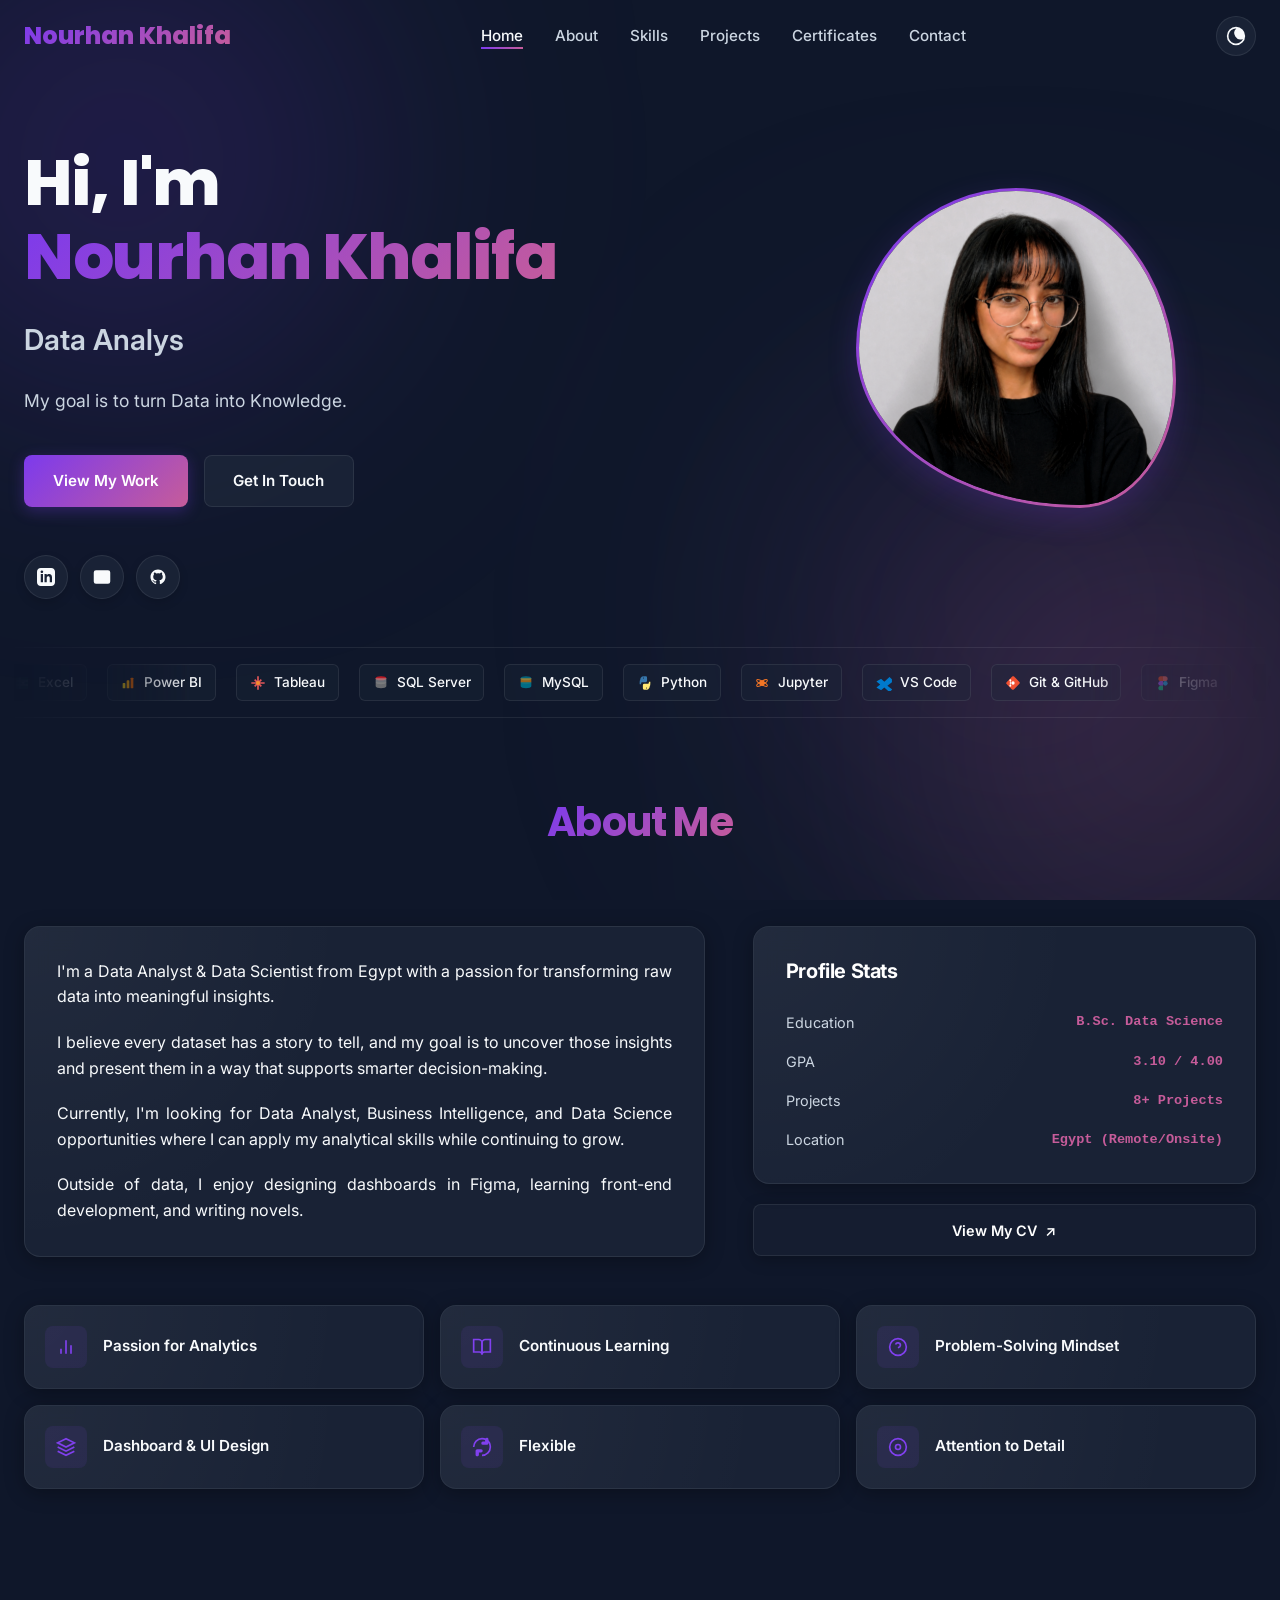
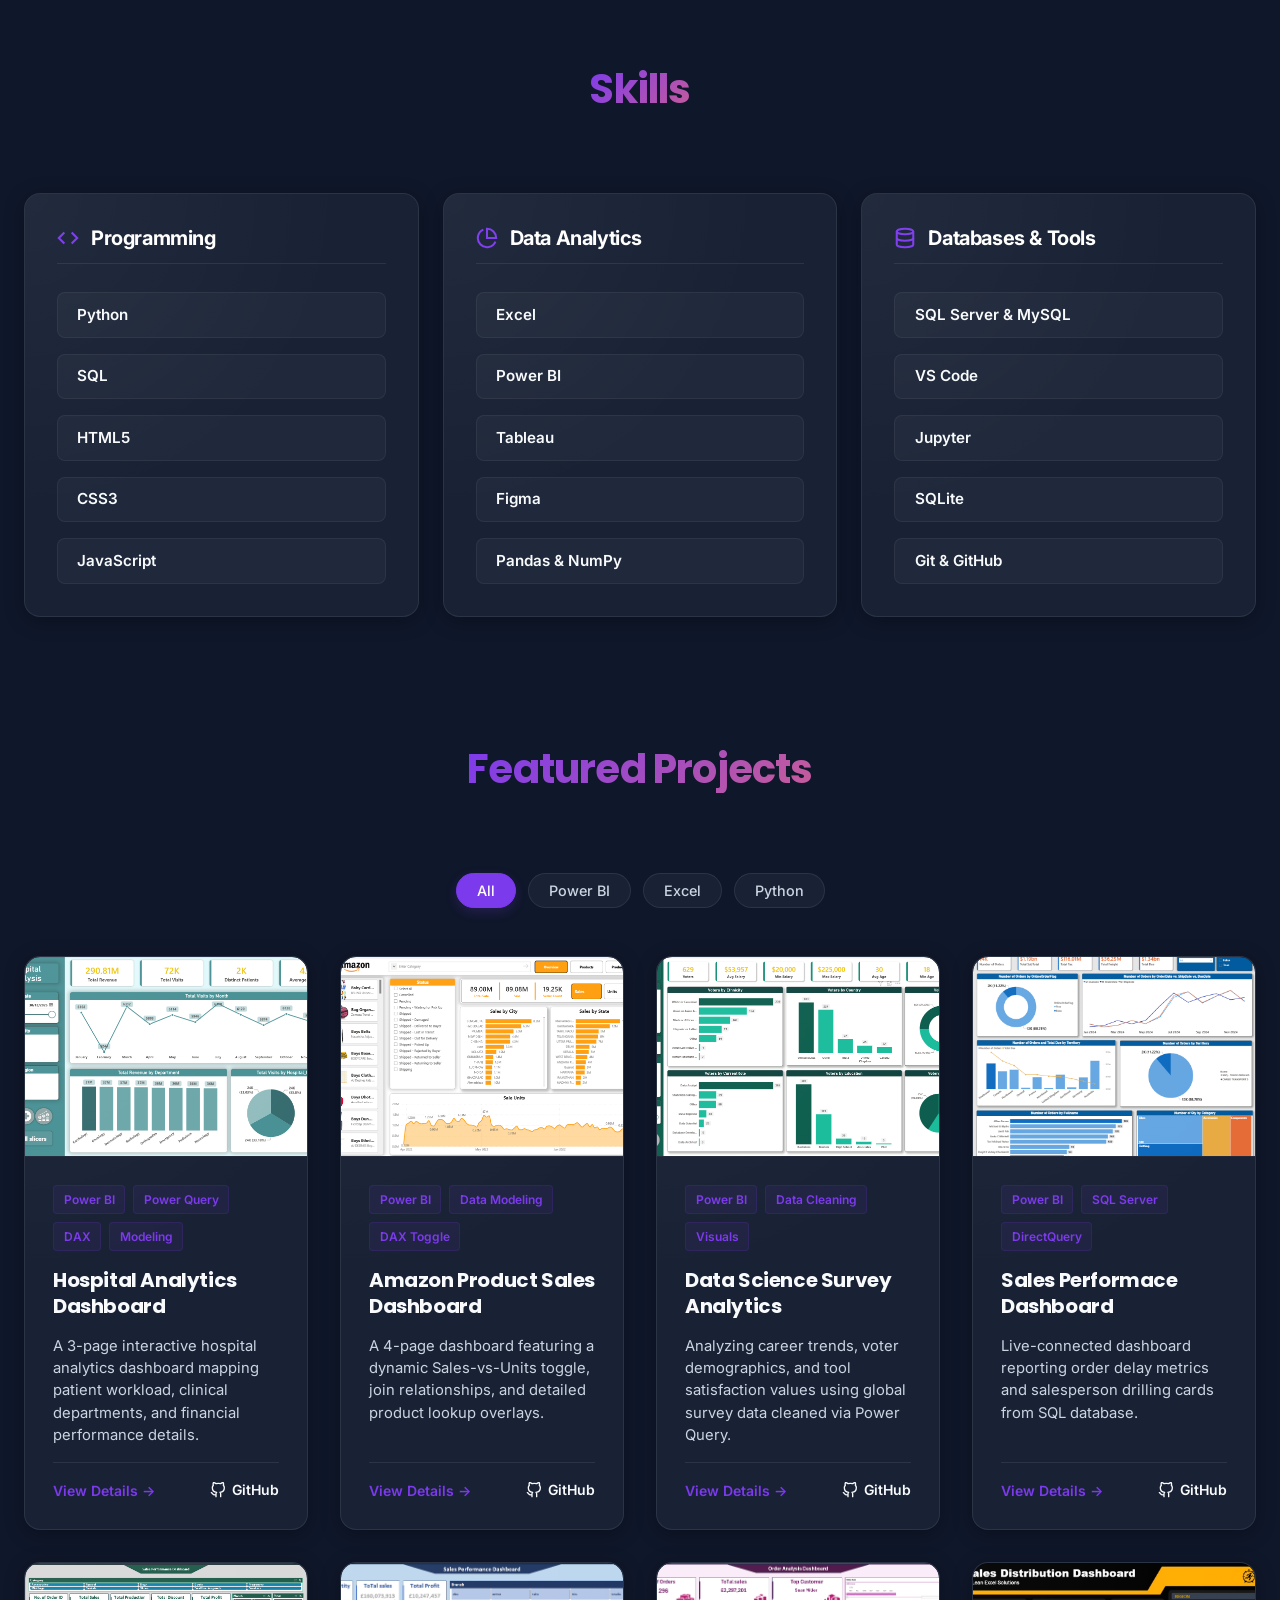
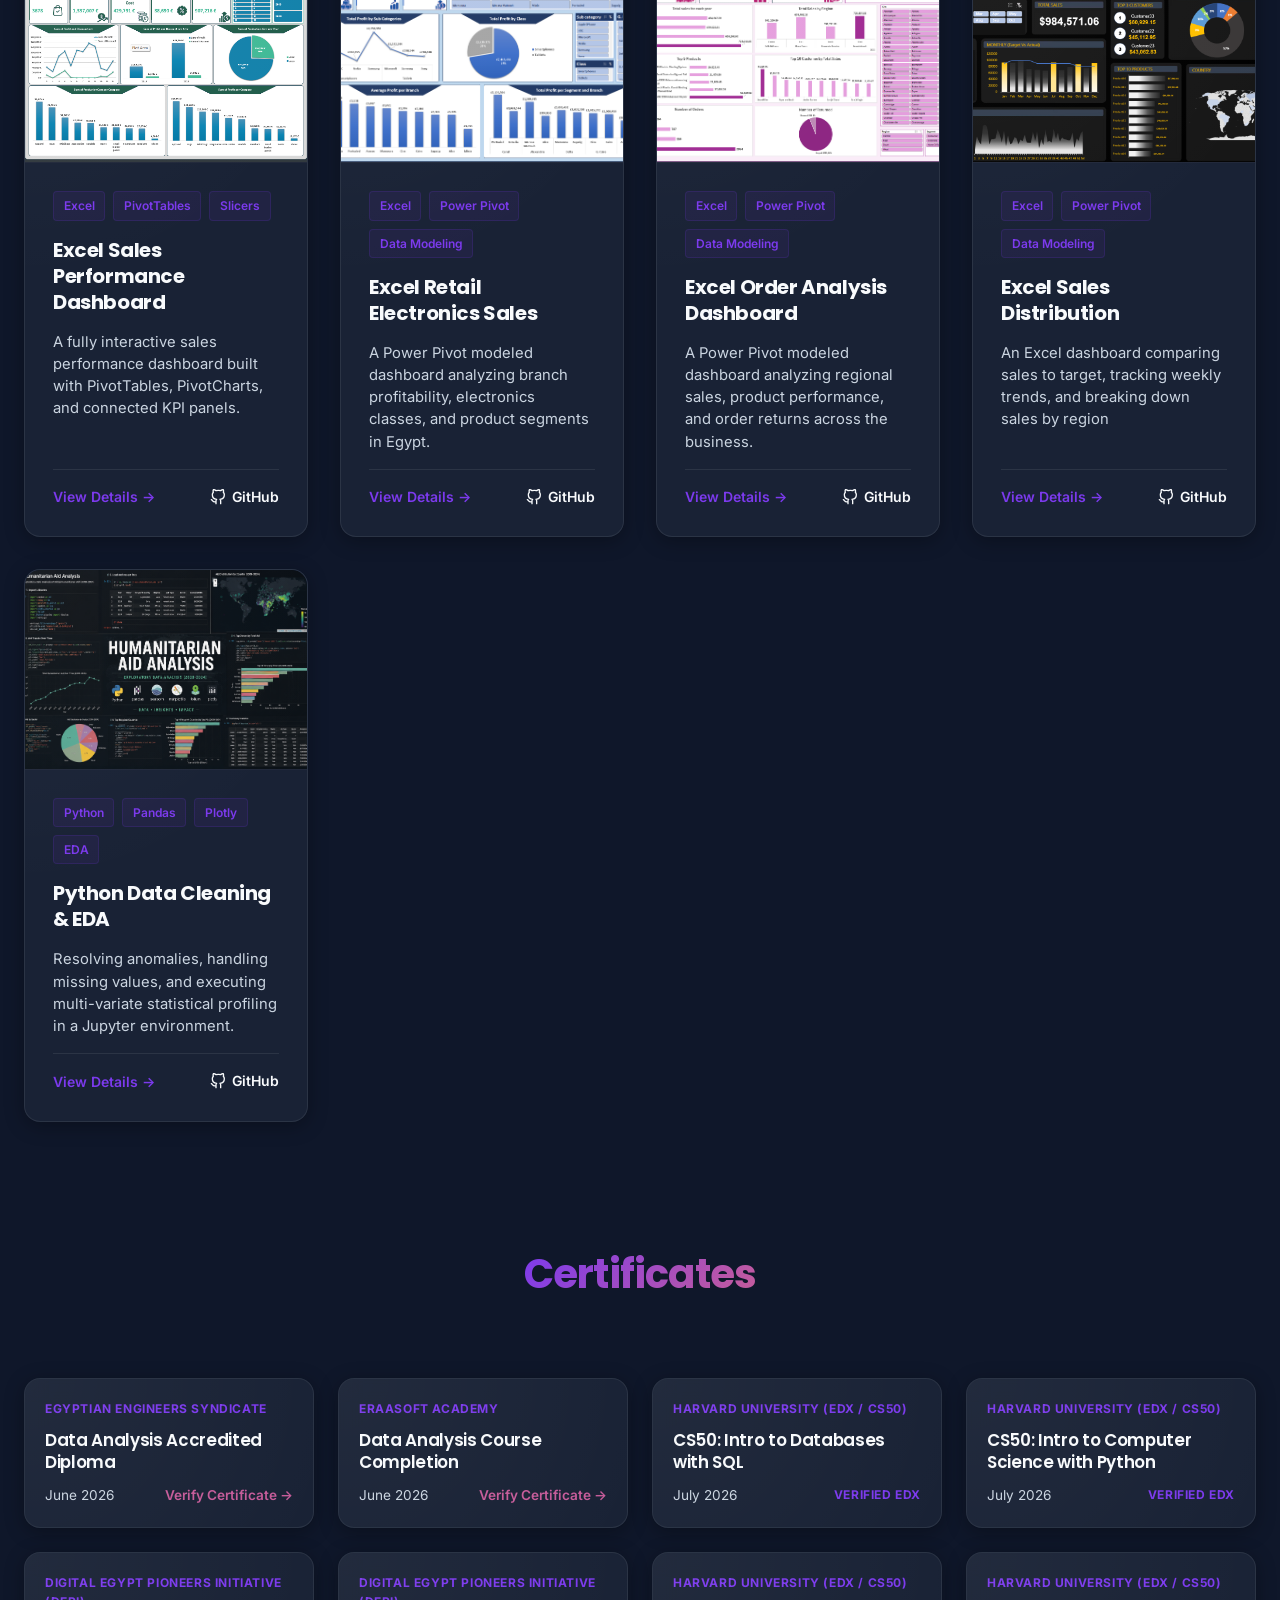
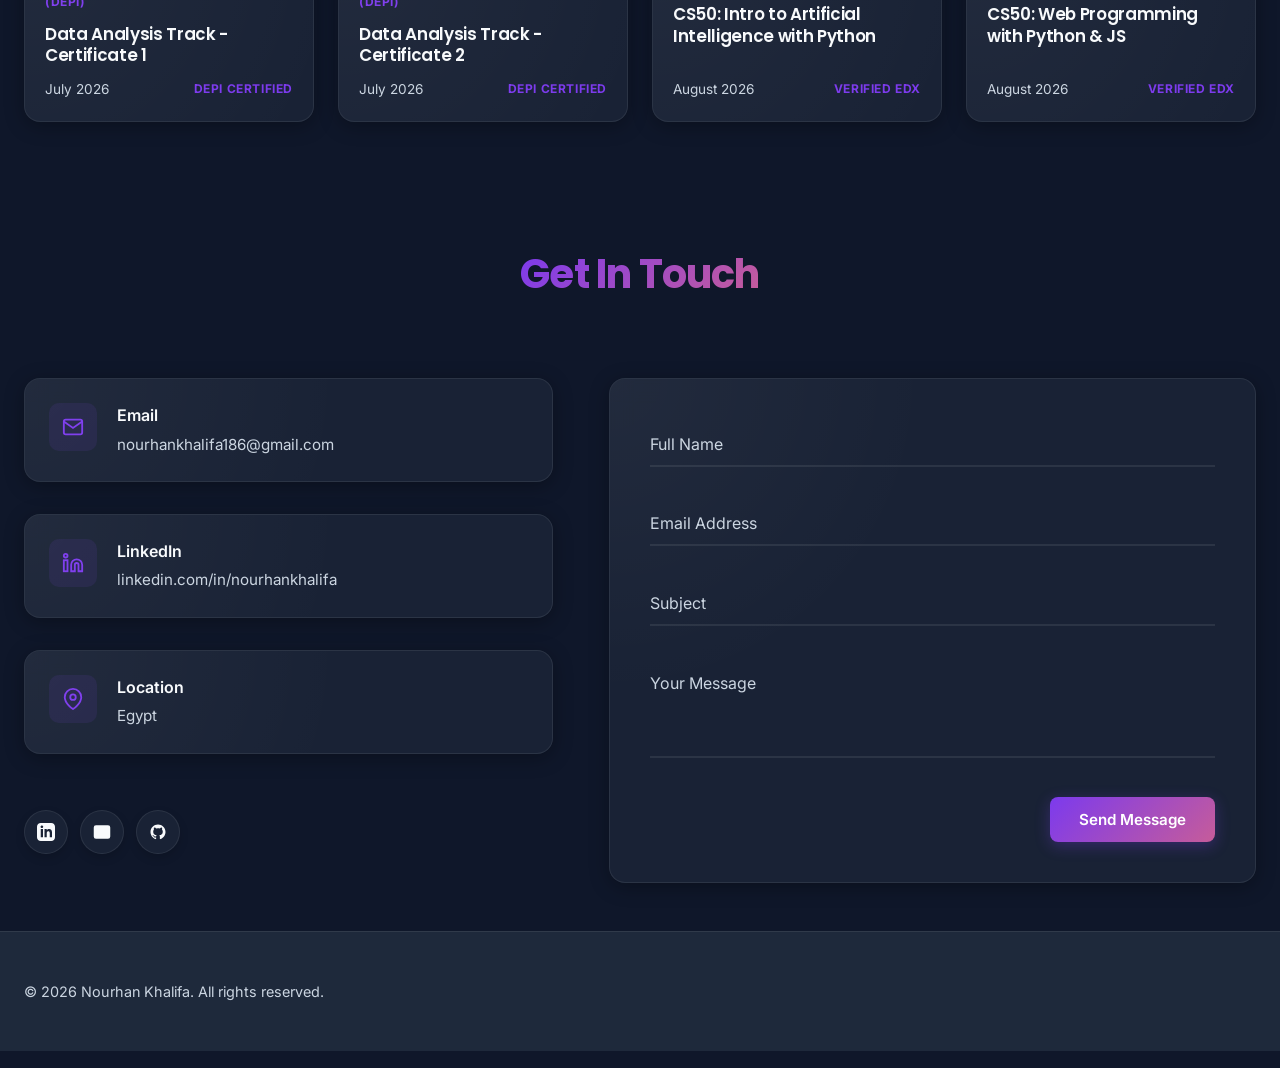
==== index.html @ fbdbca89 "Portfolio" ====
<!DOCTYPE html>
<html lang="en">

<head>
    <meta charset="UTF-8">
    <meta name="viewport" content="width=device-width, initial-scale=1.0">
    <meta name="description"
        content="Professional Portfolio of Nourhan Khalifa - Data Analyst & Data Science Student. Explore data analytics dashboards, visualization projects, and business intelligence models.">
    <title>Nourhan Khalifa | Data Analyst</title>

    <link rel="icon" type="image/png" href="images/favicon.png">

    <!-- CSS Stylesheet -->
    <link rel="stylesheet" href="css/style.css">
</head>

<body>

    <!-- Background Decorative Glow Blobs -->
    <div class="blobs-container">
        <div class="blob blob-1"></div>
        <div class="blob blob-2"></div>
        <div class="blob blob-3"></div>
    </div>

    <!-- Sticky Header & Navigation Bar -->
    <header class="header" id="header">
        <div class="container nav-container">
            <a href="#hero" class="logo" id="nav-logo">
                Nourhan Khalifa
            </a>

            <nav class="nav">
                <ul class="nav-menu" id="nav-menu">
                    <li><a href="#hero" class="nav-link active">Home</a></li>
                    <li><a href="#about" class="nav-link">About</a></li>
                    <li><a href="#skills" class="nav-link">Skills</a></li>
                    <li><a href="#projects" class="nav-link">Projects</a></li>
                    <li><a href="#timeline" class="nav-link">Certificates</a></li>
                    <li><a href="#contact" class="nav-link">Contact</a></li>
                </ul>
            </nav>

            <div class="nav-actions">
                <!-- Theme Toggle Button -->
                <button class="theme-toggle" id="theme-toggle" aria-label="Toggle light/dark theme">
                    <!-- Moon Icon (Dark Mode) -->
                    <svg class="moon-icon" viewBox="0 0 24 24">
                        <path
                            d="M12 3c.132 0 .263 0 .393.007a7.5 7.5 0 0 0 7.92 12.446A9 9 0 1 1 12 3zm0-2a11 11 0 1 0 11 11 11.025 11.025 0 0 0-11-11z" />
                    </svg>
                    <!-- Sun Icon (Light Mode) -->
                    <svg class="sun-icon" viewBox="0 0 24 24">
                        <path
                            d="M12 7a5 5 0 1 0 5 5 5.006 5.006 0 0 0-5-5zm0-2a7 7 0 1 1-7 7 7.008 7.008 0 0 1 7-7zm0-4a1 1 0 0 1 1 1v2a1 1 0 0 1-2 0V2a1 1 0 0 1 1-1zm0 16a1 1 0 0 1 1 1v2a1 1 0 0 1-2 0v-2a1 1 0 0 1 1-1zm10-7a1 1 0 0 1-1 1h-2a1 1 0 0 1 0-2h2a1 1 0 0 1 1 1zM7 12a1 1 0 0 1-1 1H4a1 1 0 0 1 0-2h2a1 1 0 0 1 1 1zm12.22-7.22a1 1 0 0 1 0 1.42l-1.42 1.42a1 1 0 1 1-1.42-1.42l1.42-1.42a1 1 0 0 1 1.42 0zM7.22 16.78a1 1 0 0 1 0 1.42l-1.42 1.42a1 1 0 1 1-1.42-1.42l1.42-1.42a1 1 0 0 1 1.42 0zm12.22 1.42a1 1 0 0 1-1.42 0l-1.42-1.42a1 1 0 1 1 1.42-1.42l1.42 1.42a1 1 0 0 1 0 1.42zm-12.22-11a1 1 0 0 1-1.42 0L4.38 5.78a1 1 0 1 1 1.42-1.42l1.42 1.42a1 1 0 0 1 0 1.42z" />
                    </svg>
                </button>

                <!-- Hamburger Menu for Mobile -->
                <button class="menu-toggle" id="menu-toggle" aria-label="Toggle mobile menu">
                    <span></span>
                    <span></span>
                    <span></span>
                </button>
            </div>
        </div>
    </header>

    <!-- Hero Section -->
    <section class="section hero-section" id="hero">
        <div class="container hero-grid grid">
            <div class="hero-content scroll-animate" style="margin-top: 50px;">
                <h1 class="hero-title">Hi, I'm <br><span>Nourhan Khalifa</span></h1>
                <div class="hero-subtitle" id="typewriter">Data Analyst & Data Scientist</div>
                <p class="hero-desc">My goal is to turn Data into Knowledge.</p>
                <div class="hero-buttons">
                    <a href="#projects" class="btn btn-primary">View My Work</a>
                    <a href="#contact" class="btn btn-secondary">Get In Touch</a>
                </div>
                <div class="contact-socials">
                    <a href="https://www.linkedin.com/in/nourhankhalifa/" class="social-circle-btn linkedin"
                        target="_blank" rel="noopener noreferrer" aria-label="LinkedIn Profile">
                        <svg viewBox="0 0 24 24">
                            <path
                                d="M19 0h-14c-2.761 0-5 2.239-5 5v14c0 2.761 2.239 5 5 5h14c2.762 0 5-2.239 5-5v-14c0-2.761-2.238-5-5-5zm-11 19h-3v-11h3v11zm-1.5-12.268c-.966 0-1.75-.779-1.75-1.75s.784-1.75 1.75-1.75 1.75.779 1.75 1.75-.784 1.75-1.75 1.75zm13.5 12.268h-3v-5.604c0-3.368-4-3.113-4 0v5.604h-3v-11h3v1.765c1.396-2.586 7-2.777 7 2.476v6.759z" />
                        </svg>
                    </a>
                    <a href="mailto:nourhankhalifa186@gmail.com" class="social-circle-btn gmail"
                        aria-label="Email Nourhan">
                        <svg viewBox="0 0 24 24" fill="none" stroke="currentColor" stroke-width="2">
                            <path d="M4 4h16c1.1 0 2 .9 2 2v12c0 1.1-.9 2-2 2H4c-1.1 0-2-.9-2-2V6c0-1.1.9-2 2-2z">
                            </path>
                            <polyline points="22,6 12,13 2,6"></polyline>
                        </svg>
                    </a>
                    <a href="https://github.com/nourhankha1ifa" class="social-circle-btn github" target="_blank"
                        rel="noopener noreferrer" aria-label="GitHub Profile">
                        <svg viewBox="0 0 24 24">
                            <path
                                d="M12 2C6.477 2 2 6.477 2 12c0 4.42 2.865 8.166 6.839 9.489.5.092.682-.217.682-.482 0-.237-.008-.866-.013-1.7-2.782.603-3.369-1.34-3.369-1.34-.454-1.156-1.11-1.464-1.11-1.464-.908-.62.069-.608.069-.608 1.003.07 1.531 1.03 1.531 1.03.892 1.529 2.341 1.087 2.91.832.092-.647.35-1.088.636-1.338-2.22-.253-4.555-1.11-4.555-4.943 0-1.091.39-1.984 1.029-2.683-.103-.253-.446-1.27.098-2.647 0 0 .84-.269 2.75 1.025A9.564 9.564 0 0112 6.844c.85.004 1.705.115 2.504.337 1.909-1.294 2.747-1.025 2.747-1.025.546 1.377.203 2.394.1 2.647.64.699 1.028 1.592 1.028 2.683 0 3.842-2.339 4.687-4.566 4.935.359.309.678.919.678 1.852 0 1.336-.012 2.415-.012 2.743 0 .267.18.579.688.481C19.137 20.162 22 16.418 22 12c0-5.523-4.477-10-10-10z" />
                        </svg>
                    </a>
                </div>
            </div>
            <div class="hero-image-container scroll-animate">
                <div class="hero-image-wrapper">
                    <!-- Nourhan Khalifa portrait picture -->
                    <img src="images/Nourhan_Khalifa.png" alt="Nourhan Khalifa Profile Photo">
                </div>
            </div>
        </div>
    </section>

    <section>
        <!-- Skills Section (Animated Logo Ticker Inline) -->
        <div class="skills-ticker-inline scroll-animate" style="border-top-width: 21.8; margin-top: 0px;">
            <div class="marquee-container">
                <div class="marquee-track">
                    <!-- Track 1 -->
                    <div class="ticker-item">
                        <svg viewBox="0 0 24 24" fill="none">
                            <rect x="3" y="3" width="18" height="18" rx="2" fill="#107C41" />
                            <path stroke="#FFF" stroke-width="1.5" d="M9 3v18M3 9h18M3 15h18" />
                            <path stroke="#FFF" stroke-width="2" stroke-linecap="round" d="M12 11l3 3m0-3l-3 3" />
                        </svg>
                        <span>Excel</span>
                    </div>
                    <div class="ticker-item">
                        <svg viewBox="0 0 24 24" fill="none">
                            <rect x="4" y="12" width="4" height="8" rx="1" fill="#F2C811" />
                            <rect x="10" y="8" width="4" height="12" rx="1" fill="#F29F05" />
                            <rect x="16" y="4" width="4" height="16" rx="1" fill="#E26500" />
                        </svg>
                        <span>Power BI</span>
                    </div>
                    <div class="ticker-item">
                        <svg viewBox="0 0 24 24">
                            <path fill="#E15759" d="M12 2v20M2 12h20M7 7l10 10M7 17L17 7" stroke="#E15759"
                                stroke-width="2.5" />
                            <circle cx="12" cy="12" r="3" fill="#F28E2B" />
                        </svg>
                        <span>Tableau</span>
                    </div>
                    <div class="ticker-item">
                        <svg viewBox="0 0 24 24" fill="none">
                            <ellipse cx="12" cy="5" rx="8" ry="3" fill="#E61C24" opacity="0.8" />
                            <path d="M4 5v6c0 1.66 4 3 8 3s8-1.34 8-3V5" fill="#A6A6A6" opacity="0.6" />
                            <path d="M4 11v6c0 1.66 4 3 8 3s8-1.34 8-3v-6" fill="#7F7F7F" opacity="0.8" />
                        </svg>
                        <span>SQL Server</span>
                    </div>
                    <div class="ticker-item">
                        <svg viewBox="0 0 24 24" fill="none">
                            <ellipse cx="12" cy="5" rx="8" ry="3" fill="#00758F" opacity="0.8" />
                            <path d="M4 5v6c0 1.66 4 3 8 3s8-1.34 8-3V5" fill="#F29111" opacity="0.6" />
                            <path d="M4 11v6c0 1.66 4 3 8 3s8-1.34 8-3v-6" fill="#00758F" opacity="0.9" />
                        </svg>
                        <span>MySQL</span>
                    </div>
                    <div class="ticker-item">
                        <svg viewBox="0 0 24 24" fill="none">
                            <path fill="#3776AB"
                                d="M12 2c-3.1 0-3.9.3-4.9.8A4.9 4.9 0 0 0 4.8 7c-.5 1-.8 1.8-.8 4.9v2h2.2v-.8c0-1.8.4-2.2 2.2-2.2h4.5a2.2 2.2 0 0 0 2.2-2.2V4.8C15.1 3 14.7 2 12.9 2H12zm-2.2 1.8a.8.8 0 1 1 0 1.6.8.8 0 0 1 0-1.6z" />
                            <path fill="#FFE873"
                                d="M12 22c3.1 0 3.9-.3 4.9-.8a4.9 4.9 0 0 0 2.3-4.2c.5-1 .8-1.8.8-4.9v-2h-2.2v.8c0 1.8-.4 2.2-2.2 2.2H11a2.2 2.2 0 0 0-2.2 2.2v3.9c0 1.8.4 2.8 2.2 2.8h1zm2.2-1.8a.8.8 0 1 1 0-1.6.8.8 0 0 1 0 1.6z" />
                        </svg>
                        <span>Python</span>
                    </div>
                    <div class="ticker-item">
                        <svg viewBox="0 0 24 24" fill="none">
                            <circle cx="12" cy="12" r="4" fill="#F37626" />
                            <ellipse cx="12" cy="12" rx="9" ry="2.5" stroke="#F37626" stroke-width="1.5"
                                transform="rotate(-30 12 12)" />
                            <ellipse cx="12" cy="12" rx="9" ry="2.5" stroke="#F37626" stroke-width="1.5"
                                transform="rotate(30 12 12)" />
                        </svg>
                        <span>Jupyter</span>
                    </div>
                    <div class="ticker-item">
                        <svg viewBox="0 0 24 24" fill="#007ACC">
                            <path
                                d="M23.9 6.5l-3.3-3.3c-.2-.2-.6-.2-.8 0L12.5 10l-4.5-4c-.2-.2-.6-.2-.8 0L1.1 9.4c-.2.2-.2.6 0 .8l5.2 4.1-5.2 4.1c-.2.2-.2.6 0 .8l6.1 3.4c.2.2.6.2.8 0l4.5-4 7.3 6.8c.2.2.6.2.8 0l3.3-3.3c.2-.2.2-.6 0-.8l-6.8-5.3 6.8-5.3c.2-.2.2-.6 0-.8zM15 12l-6-4.7v9.4L15 12z" />
                        </svg>
                        <span>VS Code</span>
                    </div>
                    <div class="ticker-item">
                        <svg viewBox="0 0 24 24" fill="none">
                            <path fill="#F05032"
                                d="M21.6 10.4L13.6 2.4c-.8-.8-2-.8-2.8 0L2.4 10.8c-.8.8-.8 2 0 2.8l8 8c.8.8 2 .8 2.8 0l8.4-8.4c.8-.8.8-2 0-2.8z" />
                            <circle cx="12" cy="12" r="2.5" fill="#FFF" />
                            <circle cx="8" cy="8" r="1.5" fill="#FFF" />
                            <path d="M8 9.5v5" stroke="#FFF" stroke-width="1.5" />
                            <circle cx="8" cy="16" r="1.5" fill="#FFF" />
                        </svg>
                        <span>Git & GitHub</span>
                    </div>
                    <div class="ticker-item">
                        <svg viewBox="0 0 24 24" fill="none">
                            <path d="M8.5 2C6.57 2 5 3.57 5 5.5S6.57 9 8.5 9H12V2H8.5z" fill="#F24E1E" />
                            <path d="M8.5 9C6.57 9 5 10.57 5 12.5S6.57 16 8.5 16H12V9H8.5z" fill="#A259FF" />
                            <path d="M8.5 16c-1.93 0-3.5 1.57-3.5 3.5S6.57 23 8.5 23H12v-7H8.5z" fill="#0ACF83" />
                            <path d="M12 2h3.5c1.93 0 3.5 1.57 3.5 3.5S17.43 9 15.5 9H12V2z" fill="#FF7262" />
                            <circle cx="15.5" cy="12.5" r="3.5" fill="#1ABCFE" />
                        </svg>
                        <span>Figma</span>
                    </div>
                    <div class="ticker-item">
                        <svg viewBox="0 0 24 24" fill="#E34F26">
                            <path
                                d="M2.7 2h18.6l-1.7 18.8L12 23l-7.6-2.2L2.7 2zM12 4.4v7.3H6.8l.2 2.6H12v2.7l-4-.9-.3-2.9h-2.6l.6 6.8 6.3 1.8 6.3-1.8.8-9h-7.1V4.4z" />
                        </svg>
                        <span>HTML5</span>
                    </div>
                    <div class="ticker-item">
                        <svg viewBox="0 0 24 24" fill="#1572B6">
                            <path
                                d="M2.7 2h18.6l-1.7 18.8L12 23l-7.6-2.2L2.7 2zM12 4.4v7.3H6.8l.2 2.6H12v2.7l-4-.9-.3-2.9h-2.6l.6 6.8 6.3 1.8 6.3-1.8.8-9h-7.1V4.4z" />
                        </svg>
                        <span>CSS3</span>
                    </div>
                    <div class="ticker-item">
                        <svg viewBox="0 0 24 24" fill="#F7DF1E">
                            <rect x="3" y="3" width="18" height="18" rx="2" />
                            <path d="M12 18h2v-3h-2zm-3-3h2v6H9z" fill="#323330" />
                        </svg>
                        <span>JavaScript</span>
                    </div>
                    <!-- Track 2 (Duplicate for infinite loop) -->
                    <div class="ticker-item">
                        <svg viewBox="0 0 24 24" fill="none">
                            <rect x="3" y="3" width="18" height="18" rx="2" fill="#107C41" />
                            <path stroke="#FFF" stroke-width="1.5" d="M9 3v18M3 9h18M3 15h18" />
                            <path stroke="#FFF" stroke-width="2" stroke-linecap="round" d="M12 11l3 3m0-3l-3 3" />
                        </svg>
                        <span>Excel</span>
                    </div>
                    <div class="ticker-item">
                        <svg viewBox="0 0 24 24" fill="none">
                            <rect x="4" y="12" width="4" height="8" rx="1" fill="#F2C811" />
                            <rect x="10" y="8" width="4" height="12" rx="1" fill="#F29F05" />
                            <rect x="16" y="4" width="4" height="16" rx="1" fill="#E26500" />
                        </svg>
                        <span>Power BI</span>
                    </div>
                    <div class="ticker-item">
                        <svg viewBox="0 0 24 24">
                            <path fill="#E15759" d="M12 2v20M2 12h20M7 7l10 10M7 17L17 7" stroke="#E15759"
                                stroke-width="2.5" />
                            <circle cx="12" cy="12" r="3" fill="#F28E2B" />
                        </svg>
                        <span>Tableau</span>
                    </div>
                    <div class="ticker-item">
                        <svg viewBox="0 0 24 24" fill="none">
                            <ellipse cx="12" cy="5" rx="8" ry="3" fill="#E61C24" opacity="0.8" />
                            <path d="M4 5v6c0 1.66 4 3 8 3s8-1.34 8-3V5" fill="#A6A6A6" opacity="0.6" />
                            <path d="M4 11v6c0 1.66 4 3 8 3s8-1.34 8-3v-6" fill="#7F7F7F" opacity="0.8" />
                        </svg>
                        <span>SQL Server</span>
                    </div>
                    <div class="ticker-item">
                        <svg viewBox="0 0 24 24" fill="none">
                            <ellipse cx="12" cy="5" rx="8" ry="3" fill="#00758F" opacity="0.8" />
                            <path d="M4 5v6c0 1.66 4 3 8 3s8-1.34 8-3V5" fill="#F29111" opacity="0.6" />
                            <path d="M4 11v6c0 1.66 4 3 8 3s8-1.34 8-3v-6" fill="#00758F" opacity="0.9" />
                        </svg>
                        <span>MySQL</span>
                    </div>
                    <div class="ticker-item">
                        <svg viewBox="0 0 24 24" fill="none">
                            <path fill="#3776AB"
                                d="M12 2c-3.1 0-3.9.3-4.9.8A4.9 4.9 0 0 0 4.8 7c-.5 1-.8 1.8-.8 4.9v2h2.2v-.8c0-1.8.4-2.2 2.2-2.2h4.5a2.2 2.2 0 0 0 2.2-2.2V4.8C15.1 3 14.7 2 12.9 2H12zm-2.2 1.8a.8.8 0 1 1 0 1.6.8.8 0 0 1 0-1.6z" />
                            <path fill="#FFE873"
                                d="M12 22c3.1 0 3.9-.3 4.9-.8a4.9 4.9 0 0 0 2.3-4.2c.5-1 .8-1.8.8-4.9v-2h-2.2v.8c0 1.8-.4 2.2-2.2 2.2H11a2.2 2.2 0 0 0-2.2 2.2v3.9c0 1.8.4 2.8 2.2 2.8h1zm2.2-1.8a.8.8 0 1 1 0-1.6.8.8 0 0 1 0 1.6z" />
                        </svg>
                        <span>Python</span>
                    </div>
                    <div class="ticker-item">
                        <svg viewBox="0 0 24 24" fill="none">
                            <circle cx="12" cy="12" r="4" fill="#F37626" />
                            <ellipse cx="12" cy="12" rx="9" ry="2.5" stroke="#F37626" stroke-width="1.5"
                                transform="rotate(-30 12 12)" />
                            <ellipse cx="12" cy="12" rx="9" ry="2.5" stroke="#F37626" stroke-width="1.5"
                                transform="rotate(30 12 12)" />
                        </svg>
                        <span>Jupyter</span>
                    </div>
                    <div class="ticker-item">
                        <svg viewBox="0 0 24 24" fill="#007ACC">
                            <path
                                d="M23.9 6.5l-3.3-3.3c-.2-.2-.6-.2-.8 0L12.5 10l-4.5-4c-.2-.2-.6-.2-.8 0L1.1 9.4c-.2.2-.2.6 0 .8l5.2 4.1-5.2 4.1c-.2.2-.2.6 0 .8l6.1 3.4c.2.2.6.2.8 0l4.5-4 7.3 6.8c.2.2.6.2.8 0l3.3-3.3c.2-.2.2-.6 0-.8l-6.8-5.3 6.8-5.3c.2-.2.2-.6 0-.8zM15 12l-6-4.7v9.4L15 12z" />
                        </svg>
                        <span>VS Code</span>
                    </div>
                    <div class="ticker-item">
                        <svg viewBox="0 0 24 24" fill="none">
                            <path fill="#F05032"
                                d="M21.6 10.4L13.6 2.4c-.8-.8-2-.8-2.8 0L2.4 10.8c-.8.8-.8 2 0 2.8l8 8c.8.8 2 .8 2.8 0l8.4-8.4c.8-.8.8-2 0-2.8z" />
                            <circle cx="12" cy="12" r="2.5" fill="#FFF" />
                            <circle cx="8" cy="8" r="1.5" fill="#FFF" />
                            <path d="M8 9.5v5" stroke="#FFF" stroke-width="1.5" />
                            <circle cx="8" cy="16" r="1.5" fill="#FFF" />
                        </svg>
                        <span>Git & GitHub</span>
                    </div>
                    <div class="ticker-item">
                        <svg viewBox="0 0 24 24" fill="none">
                            <path d="M8.5 2C6.57 2 5 3.57 5 5.5S6.57 9 8.5 9H12V2H8.5z" fill="#F24E1E" />
                            <path d="M8.5 9C6.57 9 5 10.57 5 12.5S6.57 16 8.5 16H12V9H8.5z" fill="#A259FF" />
                            <path d="M8.5 16c-1.93 0-3.5 1.57-3.5 3.5S6.57 23 8.5 23H12v-7H8.5z" fill="#0ACF83" />
                            <path d="M12 2h3.5c1.93 0 3.5 1.57 3.5 3.5S17.43 9 15.5 9H12V2z" fill="#FF7262" />
                            <circle cx="15.5" cy="12.5" r="3.5" fill="#1ABCFE" />
                        </svg>
                        <span>Figma</span>
                    </div>
                    <div class="ticker-item">
                        <svg viewBox="0 0 24 24" fill="#E34F26">
                            <path
                                d="M2.7 2h18.6l-1.7 18.8L12 23l-7.6-2.2L2.7 2zM12 4.4v7.3H6.8l.2 2.6H12v2.7l-4-.9-.3-2.9h-2.6l.6 6.8 6.3 1.8 6.3-1.8.8-9h-7.1V4.4z" />
                        </svg>
                        <span>HTML5</span>
                    </div>
                    <div class="ticker-item">
                        <svg viewBox="0 0 24 24" fill="#1572B6">
                            <path
                                d="M2.7 2h18.6l-1.7 18.8L12 23l-7.6-2.2L2.7 2zM12 4.4v7.3H6.8l.2 2.6H12v2.7l-4-.9-.3-2.9h-2.6l.6 6.8 6.3 1.8 6.3-1.8.8-9h-7.1V4.4z" />
                        </svg>
                        <span>CSS3</span>
                    </div>
                    <div class="ticker-item">
                        <svg viewBox="0 0 24 24" fill="#F7DF1E">
                            <rect x="3" y="3" width="18" height="18" rx="2" />
                            <path d="M12 18h2v-3h-2zm-3-3h2v6H9z" fill="#323330" />
                        </svg>
                        <span>JavaScript</span>
                    </div>
                </div>
            </div>
        </div>
    </section>

    <!-- About Me Section -->
    <section class="section" id="about">
        <div class="container">
            <div class="section-header scroll-animate">
                <h2 class="section-title"><span class="section-title-num"></span> About Me</h2>
            </div>

            <div class="about-main-grid grid scroll-animate">
                <!-- Bio Narrative (in glass card) -->
                <div class="glass-card about-info scroll-animate"
                    style="display: flex; flex-direction: column; gap: 1.25rem;">
                    <p class="about-text" style="text-align: justify;">
                        I'm a Data Analyst & Data Scientist from Egypt with a passion for transforming raw data into
                        meaningful insights.
                    </p>
                    <p class="about-text" style="text-align: justify;">
                        I believe every dataset has a story to tell, and my goal is to uncover those insights and
                        present them in a way that supports smarter decision-making.
                    </p>
                    <p class="about-text" style="text-align: justify;">
                        Currently, I'm looking for Data Analyst, Business Intelligence, and Data Science opportunities
                        where I can apply my analytical skills while continuing to grow.
                    </p>
                    <p class="about-text" style="text-align: justify;">
                        Outside of data, I enjoy designing dashboards in Figma, learning front-end development, and
                        writing novels.
                    </p>
                </div>
                <!-- Stats Glass Card -->
                <div class="about-stats-container">
                    <div class="glass-card stats-card">
                        <h3 class="stats-card-title">Profile Stats</h3>
                        <div class="stats-list">
                            <div class="stat-line">
                                <span class="stat-label">Education</span>
                                <span class="stat-value highlight">B.Sc. Data Science</span>
                            </div>
                            <div class="stat-line">
                                <span class="stat-label">GPA</span>
                                <span class="stat-value highlight">3.10 / 4.00</span>
                            </div>
                            <div class="stat-line">
                                <span class="stat-label">Projects</span>
                                <span class="stat-value highlight">8+ Projects</span>
                            </div>
                            <div class="stat-line">
                                <span class="stat-label">Location</span>
                                <span class="stat-value highlight">Egypt (Remote/Onsite)</span>
                            </div>
                        </div>
                    </div>
                    <a href="Nourhan_Khalifa_Abdelal.pdf" class="btn-terminal-cv" target="_blank"
                        rel="noopener noreferrer">
                        View My CV <span class="arrow">↗</span>
                    </a>
                </div>
            </div>

            <!-- Traits Cards -->
            <div class="about-traits-grid grid scroll-animate" style="margin-top: 3rem; margin-bottom: 3rem;">
                <div class="glass-card trait-card">
                    <div class="trait-icon">
                        <svg viewBox="0 0 24 24" fill="none" stroke="currentColor" stroke-width="2">
                            <line x1="18" y1="20" x2="18" y2="10"></line>
                            <line x1="12" y1="20" x2="12" y2="4"></line>
                            <line x1="6" y1="20" x2="6" y2="14"></line>
                        </svg>
                    </div>
                    <span class="trait-name">Passion for Analytics</span>
                </div>
                <div class="glass-card trait-card">
                    <div class="trait-icon">
                        <svg viewBox="0 0 24 24" fill="none" stroke="currentColor" stroke-width="2">
                            <path d="M2 3h6a4 4 0 0 1 4 4v14a3 3 0 0 0-3-3H2z"></path>
                            <path d="M22 3h-6a4 4 0 0 0-4 4v14a3 3 0 0 1 3-3h7z"></path>
                        </svg>
                    </div>
                    <span class="trait-name">Continuous Learning</span>
                </div>
                <div class="glass-card trait-card">
                    <div class="trait-icon">
                        <svg viewBox="0 0 24 24" fill="none" stroke="currentColor" stroke-width="2">
                            <circle cx="12" cy="12" r="10"></circle>
                            <path d="M9.09 9a3 3 0 0 1 5.83 1c0 2-3 3-3 3"></path>
                            <line x1="12" y1="17" x2="12.01" y2="17"></line>
                        </svg>
                    </div>
                    <span class="trait-name">Problem-Solving Mindset</span>
                </div>
                <div class="glass-card trait-card">
                    <div class="trait-icon">
                        <svg viewBox="0 0 24 24" fill="none" stroke="currentColor" stroke-width="2">
                            <polygon points="12 2 2 7 12 12 22 7 12 2"></polygon>
                            <polyline points="2 17 12 22 22 17"></polyline>
                            <polyline points="2 12 12 17 22 12"></polyline>
                        </svg>
                    </div>
                    <span class="trait-name">Dashboard & UI Design</span>
                </div>
                <div class="glass-card trait-card">
                    <div class="trait-icon">
                        <svg viewBox="0 0 24 24" fill="none" stroke="currentColor" stroke-width="2">
                            <path
                                d="M17 2.086a1 1 0 0 0-.293.707v3.586h-3.586a1 1 0 1 0 0 2h4.586a1 1 0 0 0 1-1v-4.586a1 1 0 0 0-1.707-.707z" />
                            <path
                                d="M2 12C2 6.477 6.477 2 12 2a9.96 9.96 0 0 1 5 1.34M12 22c5.523 0 10-4.477 10-10a9.96 9.96 0 0 0-5-8.66M7 21.914a1 1 0 0 0 .293-.707v-3.586h3.586a1 1 0 1 0 0-2H6.293a1 1 0 0 0-1 1v4.586a1 1 0 0 0 1.707.707z" />
                        </svg>
                    </div>
                    <span class="trait-name">Flexible</span>
                </div>
                <div class="glass-card trait-card">
                    <div class="trait-icon">
                        <svg viewBox="0 0 24 24" fill="none" stroke="currentColor" stroke-width="2">
                            <circle cx="12" cy="12" r="10"></circle>
                            <circle cx="12" cy="12" r="3"></circle>
                        </svg>
                    </div>
                    <span class="trait-name">Attention to Detail</span>
                </div>
            </div>
        </div>
    </section>

    <!-- Skills Section (Restored Categories Without Percentages) -->
    <section class="section" id="skills">
        <div class="container">
            <div class="section-header scroll-animate">
                <h2 class="section-title"><span class="section-title-num"></span>Skills</h2>
            </div>

            <div class="skills-grid grid scroll-animate">
                <!-- Programming Category -->
                <div class="glass-card skills-category">
                    <h3 class="skills-category-title">
                        <svg viewBox="0 0 24 24" fill="none" stroke="currentColor" stroke-width="2">
                            <polyline points="16 18 22 12 16 6"></polyline>
                            <polyline points="8 6 2 12 8 18"></polyline>
                        </svg>
                        Programming
                    </h3>
                    <div class="skill-list">
                        <div class="skill-item">
                            <div class="skill-header">
                                <span>Python</span>
                            </div>
                        </div>
                        <div class="skill-item">
                            <div class="skill-header">
                                <span>SQL</span>
                            </div>
                        </div>
                        <div class="skill-item">
                            <div class="skill-header">
                                <span>HTML5</span>
                            </div>
                        </div>
                        <div class="skill-item">
                            <div class="skill-header">
                                <span>CSS3</span>
                            </div>
                        </div>
                        <div class="skill-item">
                            <div class="skill-header">
                                <span>JavaScript</span>
                            </div>
                        </div>
                    </div>
                </div>

                <!-- Data Analytics Category -->
                <div class="glass-card skills-category">
                    <h3 class="skills-category-title">
                        <svg viewBox="0 0 24 24" fill="none" stroke="currentColor" stroke-width="2">
                            <path d="M21.21 15.89A10 10 0 1 1 8 2.83"></path>
                            <path d="M22 12A10 10 0 0 0 12 2v10z"></path>
                        </svg>
                        Data Analytics
                    </h3>
                    <div class="skill-list">
                        <div class="skill-item">
                            <div class="skill-header">
                                <span>Excel</span>
                            </div>
                        </div>
                        <div class="skill-item">
                            <div class="skill-header">
                                <span>Power BI</span>
                            </div>
                        </div>
                        <div class="skill-item">
                            <div class="skill-header">
                                <span>Tableau</span>
                            </div>
                        </div>
                        <div class="skill-item">
                            <div class="skill-header">
                                <span>Figma</span>
                            </div>
                        </div>
                        <div class="skill-item">
                            <div class="skill-header">
                                <span>Pandas & NumPy</span>
                            </div>
                        </div>
                    </div>
                </div>

                <!-- Databases & Tools Category -->
                <div class="glass-card skills-category">
                    <h3 class="skills-category-title">
                        <svg viewBox="0 0 24 24" fill="none" stroke="currentColor" stroke-width="2">
                            <ellipse cx="12" cy="5" rx="9" ry="3"></ellipse>
                            <path d="M3 5v14c0 1.66 4 3 9 3s9-1.34 9-3V5"></path>
                            <path d="M3 12c0 1.66 4 3 9 3s9-1.34 9-3"></path>
                        </svg>
                        Databases & Tools
                    </h3>
                    <div class="skill-list">
                        <div class="skill-item">
                            <div class="skill-header">
                                <span>SQL Server & MySQL</span>
                            </div>
                        </div>
                        <div class="skill-item">
                            <div class="skill-header">
                                <span>VS Code</span>
                            </div>
                        </div>
                        <div class="skill-item">
                            <div class="skill-header">
                                <span>Jupyter</span>
                            </div>
                        </div>
                        <div class="skill-item">
                            <div class="skill-header">
                                <span>SQLite</span>
                            </div>
                        </div>
                        <div class="skill-item">
                            <div class="skill-header">
                                <span>Git & GitHub</span>
                            </div>
                        </div>
                    </div>
                </div>
            </div>
        </div>
    </section>

    <!-- Projects Section -->
    <section class="section" id="projects">
        <div class="container">
            <div class="section-header scroll-animate">
                <h2 class="section-title">Featured Projects</h2>
            </div>

            <!-- Filter Buttons -->
            <div class="projects-filter-bar scroll-animate">
                <button class="filter-btn active" data-filter="all">All</button>
                <button class="filter-btn" data-filter="powerbi">Power BI</button>
                <button class="filter-btn" data-filter="excel">Excel</button>
                <button class="filter-btn" data-filter="python">Python</button>
            </div>

            <!-- Projects Grid -->
            <div class="projects-grid grid scroll-animate" id="projects-container">
                <!-- Project 1: Hospital Analytics -->
                <div class="glass-card project-card" data-category="powerbi">
                    <div class="project-image">
                        <img src="Dashboard images/Power BI/DEPI/Hospital Dashboard_P1_Overview.png"
                            alt="Hospital Analytics Dashboard Overview">
                    </div>
                    <div class="project-info">
                        <div class="project-tags">
                            <span class="project-tag">Power BI</span>
                            <span class="project-tag">Power Query</span>
                            <span class="project-tag">DAX</span>
                            <span class="project-tag">Modeling</span>
                        </div>
                        <h3 class="project-title">Hospital Analytics Dashboard</h3>
                        <p class="project-desc">A 3-page interactive hospital analytics dashboard mapping patient
                            workload, clinical departments, and financial performance details.</p>
                        <div class="project-links">
                            <button class="project-link-btn view-project-details" data-project-id="hospital">
                                <a href="https://github.com/nourhankha1ifa/Data_Analysis/tree/main/DEPI/Power%20BI/Power%20BI%206"
                                    class="project-link-btn" target="_blank" rel="noopener noreferrer">
                                    <span class="project-link-btn-text">View Details →</span>
                                </a>
                            </button>
                            <a href="https://github.com/nourhankha1ifa/Data_Analysis/tree/main/DEPI/Power%20BI/Power%20BI%206"
                                class="project-link-btn" target="_blank" rel="noopener noreferrer">
                                <svg viewBox="0 0 24 24" fill="none" stroke="currentColor" stroke-width="2"
                                    stroke-linecap="round" stroke-linejoin="round">
                                    <path
                                        d="M9 19c-5 1.5-5-2.5-7-3m14 6v-3.87a3.37 3.37 0 0 0-.94-2.61c3.14-.35 6.44-1.54 6.44-7A5.44 5.44 0 0 0 20 4.77 5.07 5.07 0 0 0 19.91 1S18.73.65 16 2.48a13.38 13.38 0 0 0-7 0C6.27.65 5.09 1 5.09 1A5.07 5.07 0 0 0 5 4.77a5.44 5.44 0 0 0-1.5 3.78c0 5.42 3.3 6.61 6.44 7A3.37 3.37 0 0 0 9 18.13V22">
                                    </path>
                                </svg>
                                GitHub
                            </a>
                        </div>
                    </div>
                </div>

                <!-- Project 2: Amazon Product Analysis -->
                <div class="glass-card project-card" data-category="powerbi">
                    <div class="project-image">
                        <img src="Dashboard images/Power BI/DEPI/Amazon Dashboard_P1_Overview.png"
                            alt="Amazon Product Analysis Dashboard Overview">
                    </div>
                    <div class="project-info">
                        <div class="project-tags">
                            <span class="project-tag">Power BI</span>
                            <span class="project-tag">Data Modeling</span>
                            <span class="project-tag">DAX Toggle</span>
                        </div>
                        <h3 class="project-title">Amazon Product Sales Dashboard</h3>
                        <p class="project-desc">A 4-page dashboard featuring a dynamic Sales-vs-Units toggle, join
                            relationships, and detailed product lookup overlays.</p>
                        <div class="project-links">
                            <button class="project-link-btn view-project-details" data-project-id="amazon">
                                <a href="https://github.com/nourhankha1ifa/Data_Analysis/tree/main/DEPI/Power%20BI/Power%20BI%203"
                                    class="project-link-btn" target="_blank" rel="noopener noreferrer">
                                    <span class="project-link-btn-text">View Details →</span>
                                </a>
                            </button>
                            <a href="https://github.com/nourhankha1ifa/Data_Analysis/tree/main/DEPI/Power%20BI/Power%20BI%203"
                                class="project-link-btn" target="_blank" rel="noopener noreferrer">
                                <svg viewBox="0 0 24 24" fill="none" stroke="currentColor" stroke-width="2"
                                    stroke-linecap="round" stroke-linejoin="round">
                                    <path
                                        d="M9 19c-5 1.5-5-2.5-7-3m14 6v-3.87a3.37 3.37 0 0 0-.94-2.61c3.14-.35 6.44-1.54 6.44-7A5.44 5.44 0 0 0 20 4.77 5.07 5.07 0 0 0 19.91 1S18.73.65 16 2.48a13.38 13.38 0 0 0-7 0C6.27.65 5.09 1 5.09 1A5.07 5.07 0 0 0 5 4.77a5.44 5.44 0 0 0-1.5 3.78c0 5.42 3.3 6.61 6.44 7A3.37 3.37 0 0 0 9 18.13V22">
                                    </path>
                                </svg>
                                GitHub
                            </a>
                        </div>
                    </div>
                </div>

                <!-- Project 3: Data Science Survey Dashboard -->
                <div class="glass-card project-card" data-category="powerbi">
                    <div class="project-image">
                        <img src="Dashboard images/Power BI/DEPI/Data Science Survey Dashboard_P1_Overview.png"
                            alt="Data Science Survey Dashboard Overview">
                    </div>
                    <div class="project-info">
                        <div class="project-tags">
                            <span class="project-tag">Power BI</span>
                            <span class="project-tag">Data Cleaning</span>
                            <span class="project-tag">Visuals</span>
                        </div>
                        <h3 class="project-title">Data Science Survey Analytics</h3>
                        <p class="project-desc">Analyzing career trends, voter demographics, and tool satisfaction
                            values using global survey data cleaned via Power Query.</p>
                        <div class="project-links">
                            <button class="project-link-btn view-project-details" data-project-id="dssurvey">
                                <a href="https://github.com/nourhankha1ifa/Data_Analysis/tree/main/DEPI/Power%20BI/Power%20BI%202"
                                    class="project-link-btn" target="_blank" rel="noopener noreferrer">
                                    <span class="project-link-btn-text">View Details →</span>
                                </a>
                            </button>
                            <a href="https://github.com/nourhankha1ifa/Data_Analysis/tree/main/DEPI/Power%20BI/Power%20BI%202"
                                class="project-link-btn" target="_blank" rel="noopener noreferrer">
                                <svg viewBox="0 0 24 24" fill="none" stroke="currentColor" stroke-width="2"
                                    stroke-linecap="round" stroke-linejoin="round">
                                    <path
                                        d="M9 19c-5 1.5-5-2.5-7-3m14 6v-3.87a3.37 3.37 0 0 0-.94-2.61c3.14-.35 6.44-1.54 6.44-7A5.44 5.44 0 0 0 20 4.77 5.07 5.07 0 0 0 19.91 1S18.73.65 16 2.48a13.38 13.38 0 0 0-7 0C6.27.65 5.09 1 5.09 1A5.07 5.07 0 0 0 5 4.77a5.44 5.44 0 0 0-1.5 3.78c0 5.42 3.3 6.61 6.44 7A3.37 3.37 0 0 0 9 18.13V22">
                                    </path>
                                </svg>
                                GitHub
                            </a>
                        </div>
                    </div>
                </div>

                <!-- Project 4: Sales Performance (AdventureWorks) -->
                <div class="glass-card project-card" data-category="powerbi">
                    <div class="project-image">
                        <img src="Dashboard images/Power BI/EraaSoft/Sales Performance Dashboard.png"
                            alt="Sales Performance AdventureWorks Dashboard">
                    </div>
                    <div class="project-info">
                        <div class="project-tags">
                            <span class="project-tag">Power BI</span>
                            <span class="project-tag">SQL Server</span>
                            <span class="project-tag">DirectQuery</span>
                        </div>
                        <h3 class="project-title">Sales Performace Dashboard</h3>
                        <p class="project-desc">Live-connected dashboard reporting order delay metrics and salesperson
                            drilling cards from SQL database.</p>
                        <div class="project-links">
                            <button class="project-link-btn view-project-details" data-project-id="adventureworks">
                                <a href="https://github.com/nourhankha1ifa/Data_Analysis/tree/main/EraaSoft/Power%20BI/Power%20BI%203"
                                    class="project-link-btn" target="_blank" rel="noopener noreferrer">
                                    <span class="project-link-btn-text">View Details →</span>
                                </a>
                            </button>
                            <a href="https://github.com/nourhankha1ifa/Data_Analysis/tree/main/EraaSoft/Power%20BI/Power%20BI%203"
                                class="project-link-btn" target="_blank" rel="noopener noreferrer">
                                <svg viewBox="0 0 24 24" fill="none" stroke="currentColor" stroke-width="2"
                                    stroke-linecap="round" stroke-linejoin="round">
                                    <path
                                        d="M9 19c-5 1.5-5-2.5-7-3m14 6v-3.87a3.37 3.37 0 0 0-.94-2.61c3.14-.35 6.44-1.54 6.44-7A5.44 5.44 0 0 0 20 4.77 5.07 5.07 0 0 0 19.91 1S18.73.65 16 2.48a13.38 13.38 0 0 0-7 0C6.27.65 5.09 1 5.09 1A5.07 5.07 0 0 0 5 4.77a5.44 5.44 0 0 0-1.5 3.78c0 5.42 3.3 6.61 6.44 7A3.37 3.37 0 0 0 9 18.13V22">
                                    </path>
                                </svg>
                                GitHub
                            </a>
                        </div>
                    </div>
                </div>

                <!-- Project 5: Excel Sales Performance -->
                <div class="glass-card project-card" data-category="excel">
                    <div class="project-image">
                        <img src="Dashboard images/Excel/DEPI/Sales Performace Dashboard.png"
                            alt="Excel Sales Performance Dashboard">
                    </div>
                    <div class="project-info">
                        <div class="project-tags">
                            <span class="project-tag">Excel</span>
                            <span class="project-tag">PivotTables</span>
                            <span class="project-tag">Slicers</span>
                        </div>
                        <h3 class="project-title">Excel Sales Performance Dashboard</h3>
                        <p class="project-desc">A fully interactive sales performance dashboard built with PivotTables,
                            PivotCharts, and connected KPI panels.</p>
                        <div class="project-links">
                            <button class="project-link-btn view-project-details" data-project-id="excelsales">
                                <a href="https://github.com/nourhankha1ifa/Data_Analysis/tree/main/DEPI/Excel/Excel%201"
                                    class="project-link-btn" target="_blank" rel="noopener noreferrer">
                                    <span class="project-link-btn-text">View Details →</span>
                                </a>
                            </button>
                            <a href="https://github.com/nourhankha1ifa/Data_Analysis/tree/main/DEPI/Excel/Excel%201"
                                class="project-link-btn" target="_blank" rel="noopener noreferrer">
                                <svg viewBox="0 0 24 24" fill="none" stroke="currentColor" stroke-width="2"
                                    stroke-linecap="round" stroke-linejoin="round">
                                    <path
                                        d="M9 19c-5 1.5-5-2.5-7-3m14 6v-3.87a3.37 3.37 0 0 0-.94-2.61c3.14-.35 6.44-1.54 6.44-7A5.44 5.44 0 0 0 20 4.77 5.07 5.07 0 0 0 19.91 1S18.73.65 16 2.48a13.38 13.38 0 0 0-7 0C6.27.65 5.09 1 5.09 1A5.07 5.07 0 0 0 5 4.77a5.44 5.44 0 0 0-1.5 3.78c0 5.42 3.3 6.61 6.44 7A3.37 3.37 0 0 0 9 18.13V22">
                                    </path>
                                </svg>
                                GitHub
                            </a>
                        </div>
                    </div>
                </div>

                <!-- Project 6: Excel Retail Sales -->
                <div class="glass-card project-card" data-category="excel">
                    <div class="project-image">
                        <img src="Dashboard images/Excel/EraaSoft/Sales Performance.png"
                            alt="Excel Retail Electronics Sales Dashboard">
                    </div>
                    <div class="project-info">
                        <div class="project-tags">
                            <span class="project-tag">Excel</span>
                            <span class="project-tag">Power Pivot</span>
                            <span class="project-tag">Data Modeling</span>
                        </div>
                        <h3 class="project-title">Excel Retail Electronics Sales</h3>
                        <p class="project-desc">A Power Pivot modeled dashboard analyzing branch profitability,
                            electronics classes, and product segments in Egypt.</p>
                        <div class="project-links">
                            <button class="project-link-btn view-project-details" data-project-id="excelretail">
                                <a href="https://github.com/nourhankha1ifa/Data_Analysis/tree/main/EraaSoft/Excel"
                                    class="project-link-btn" target="_blank" rel="noopener noreferrer">
                                    <span class="project-link-btn-text">View Details →</span>
                                </a>
                            </button>
                            <a href="https://github.com/nourhankha1ifa/Data_Analysis/tree/main/EraaSoft/Excel"
                                class="project-link-btn" target="_blank" rel="noopener noreferrer">
                                <svg viewBox="0 0 24 24" fill="none" stroke="currentColor" stroke-width="2"
                                    stroke-linecap="round" stroke-linejoin="round">
                                    <path
                                        d="M9 19c-5 1.5-5-2.5-7-3m14 6v-3.87a3.37 3.37 0 0 0-.94-2.61c3.14-.35 6.44-1.54 6.44-7A5.44 5.44 0 0 0 20 4.77 5.07 5.07 0 0 0 19.91 1S18.73.65 16 2.48a13.38 13.38 0 0 0-7 0C6.27.65 5.09 1 5.09 1A5.07 5.07 0 0 0 5 4.77a5.44 5.44 0 0 0-1.5 3.78c0 5.42 3.3 6.61 6.44 7A3.37 3.37 0 0 0 9 18.13V22">
                                    </path>
                                </svg>
                                GitHub
                            </a>
                        </div>
                    </div>
                </div>

                <!-- Project 7: Excel Order Analysis    -->
                <div class="glass-card project-card" data-category="excel">
                    <div class="project-image">
                        <img src="Dashboard images/Excel/EraaSoft/Order Analysis.png"
                            alt="Excel Order Analysis Dashboard">
                    </div>
                    <div class="project-info">
                        <div class="project-tags">
                            <span class="project-tag">Excel</span>
                            <span class="project-tag">Power Pivot</span>
                            <span class="project-tag">Data Modeling</span>
                        </div>
                        <h3 class="project-title">Excel Order Analysis Dashboard</h3>
                        <p class="project-desc">A Power Pivot modeled dashboard analyzing regional sales, product
                            performance, and order returns across the business.</p>
                        <div class="project-links">
                            <button class="project-link-btn view-project-details" data-project-id="excelretail">
                                <a href="https://github.com/nourhankha1ifa/Data_Analysis/tree/main/EraaSoft/Excel"
                                    class="project-link-btn" target="_blank" rel="noopener noreferrer">
                                    <span class="project-link-btn-text">View Details →</span>
                                </a>
                            </button>
                            <a href="https://github.com/nourhankha1ifa/Data_Analysis/tree/main/EraaSoft/Excel"
                                class="project-link-btn" target="_blank" rel="noopener noreferrer">
                                <svg viewBox="0 0 24 24" fill="none" stroke="currentColor" stroke-width="2"
                                    stroke-linecap="round" stroke-linejoin="round">
                                    <path
                                        d="M9 19c-5 1.5-5-2.5-7-3m14 6v-3.87a3.37 3.37 0 0 0-.94-2.61c3.14-.35 6.44-1.54 6.44-7A5.44 5.44 0 0 0 20 4.77 5.07 5.07 0 0 0 19.91 1S18.73.65 16 2.48a13.38 13.38 0 0 0-7 0C6.27.65 5.09 1 5.09 1A5.07 5.07 0 0 0 5 4.77a5.44 5.44 0 0 0-1.5 3.78c0 5.42 3.3 6.61 6.44 7A3.37 3.37 0 0 0 9 18.13V22">
                                    </path>
                                </svg>
                                GitHub
                            </a>
                        </div>
                    </div>
                </div>

                <!-- Project 8: Excel Sales Distribution    -->
                <div class="glass-card project-card" data-category="excel">
                    <div class="project-image">
                        <img src="Dashboard images/Excel/DEPI/Sales Distribution.png"
                            alt="Excel Sales Distribution Dashboard">
                    </div>
                    <div class="project-info">
                        <div class="project-tags">
                            <span class="project-tag">Excel</span>
                            <span class="project-tag">Power Pivot</span>
                            <span class="project-tag">Data Modeling</span>
                        </div>
                        <h3 class="project-title">Excel Sales Distribution</h3>
                        <p class="project-desc">An Excel dashboard comparing sales to target, tracking weekly trends,
                            and breaking down sales by region</p>
                        <div class="project-links">
                            <button class="project-link-btn view-project-details" data-project-id="excelretail">
                                <a href="https://github.com/nourhankha1ifa/Data_Analysis/tree/main/DEPI/Excel/Excel%202"
                                    class="project-link-btn" target="_blank" rel="noopener noreferrer">
                                    <span class="project-link-btn-text">View Details →</span>
                                </a>
                            </button>
                            <a href="https://github.com/nourhankha1ifa/Data_Analysis/tree/main/DEPI/Excel/Excel%202"
                                class="project-link-btn" target="_blank" rel="noopener noreferrer">
                                <svg viewBox="0 0 24 24" fill="none" stroke="currentColor" stroke-width="2"
                                    stroke-linecap="round" stroke-linejoin="round">
                                    <path
                                        d="M9 19c-5 1.5-5-2.5-7-3m14 6v-3.87a3.37 3.37 0 0 0-.94-2.61c3.14-.35 6.44-1.54 6.44-7A5.44 5.44 0 0 0 20 4.77 5.07 5.07 0 0 0 19.91 1S18.73.65 16 2.48a13.38 13.38 0 0 0-7 0C6.27.65 5.09 1 5.09 1A5.07 5.07 0 0 0 5 4.77a5.44 5.44 0 0 0-1.5 3.78c0 5.42 3.3 6.61 6.44 7A3.37 3.37 0 0 0 9 18.13V22">
                                    </path>
                                </svg>
                                GitHub
                            </a>
                        </div>
                    </div>
                </div>

                <!-- Project 9: Python Sales Data Cleaning -->
                <div class="glass-card project-card" data-category="python">
                    <div class="project-image">
                        <img src="images/python_analysis.png"
                            alt="Python Sales Data Cleaning & Exploratory Analysis Jupyter Notebook visual">
                    </div>
                    <div class="project-info">
                        <div class="project-tags">
                            <span class="project-tag">Python</span>
                            <span class="project-tag">Pandas</span>
                            <span class="project-tag">Plotly</span>
                            <span class="project-tag">EDA</span>
                        </div>
                        <h3 class="project-title">Python Data Cleaning & EDA</h3>
                        <p class="project-desc">Resolving anomalies, handling missing values, and executing
                            multi-variate statistical profiling in a Jupyter environment.</p>
                        <div class="project-links">
                            <button class="project-link-btn view-project-details" data-project-id="pythoneda">
                                <a href="https://github.com/nourhankha1ifa/Data_Analysis/tree/main/DEPI/Python"
                                    class="project-link-btn" target="_blank" rel="noopener noreferrer">
                                    <span class="project-link-btn-text">View Details →</span>
                                </a>
                            </button>
                            <a href="https://github.com/nourhankha1ifa/Data_Analysis/tree/main/DEPI/Python"
                                class="project-link-btn" target="_blank" rel="noopener noreferrer">
                                <svg viewBox="0 0 24 24" fill="none" stroke="currentColor" stroke-width="2"
                                    stroke-linecap="round" stroke-linejoin="round">
                                    <path
                                        d="M9 19c-5 1.5-5-2.5-7-3m14 6v-3.87a3.37 3.37 0 0 0-.94-2.61c3.14-.35 6.44-1.54 6.44-7A5.44 5.44 0 0 0 20 4.77 5.07 5.07 0 0 0 19.91 1S18.73.65 16 2.48a13.38 13.38 0 0 0-7 0C6.27.65 5.09 1 5.09 1A5.07 5.07 0 0 0 5 4.77a5.44 5.44 0 0 0-1.5 3.78c0 5.42 3.3 6.61 6.44 7A3.37 3.37 0 0 0 9 18.13V22">
                                    </path>
                                </svg>
                                GitHub
                            </a>
                        </div>
                    </div>
                </div>

            </div>
        </div>
    </section>

    <!-- Projects & Learning Journey Timeline Section -->
    <section class="section" id="timeline">
        <div class="container">
            <!-- Certificates List -->
            <div class="section-header scroll-animate">
                <h2 class="section-title"><span class="section-title-num"></span>Certificates</h2>
            </div>
            <div class="certificates-grid">
                <!-- Certificate 1: Eraasoft Syndicate -->
                <div class="glass-card cert-card scroll-animate">
                    <span class="cert-platform">Egyptian Engineers Syndicate</span>
                    <h4 class="cert-title">Data Analysis Accredited Diploma</h4>
                    <div class="cert-meta">
                        <span>June 2026</span>
                        <span class="cert-view-btn open-certificate-lightbox"
                            data-img-path="Certificates/1782130314673.jpeg"
                            data-caption="Eraasoft Data Analysis Course Diploma - Accredited by the Egyptian Engineers Syndicate">Verify
                            Certificate →</span>
                    </div>
                </div>

                <!-- Certificate 2: Eraasoft Completion -->
                <div class="glass-card cert-card scroll-animate">
                    <span class="cert-platform">EraaSoft Academy</span>
                    <h4 class="cert-title">Data Analysis Course Completion</h4>
                    <div class="cert-meta">
                        <span>June 2026</span>
                        <span class="cert-view-btn open-certificate-lightbox"
                            data-img-path="Certificates/1782130505328.jpeg"
                            data-caption="EraaSoft Academy Data Analysis Certificate of Completion">Verify
                            Certificate →</span>
                    </div>
                </div>

                <!-- Certificate 3: CS50 Databases -->
                <div class="glass-card cert-card scroll-animate">
                    <span class="cert-platform">Harvard University (edX / CS50)</span>
                    <h4 class="cert-title">CS50: Intro to Databases with SQL</h4>
                    <div class="cert-meta">
                        <span>July 2026</span>
                        <span class="cert-platform">Verified edX</span>
                    </div>
                </div>

                <!-- Certificate 4: CS50 Python -->
                <div class="glass-card cert-card scroll-animate">
                    <span class="cert-platform">Harvard University (edX / CS50)</span>
                    <h4 class="cert-title">CS50: Intro to Computer Science with Python</h4>
                    <div class="cert-meta">
                        <span>July 2026</span>
                        <span class="cert-platform">Verified edX</span>
                    </div>
                </div>

                <!-- Certificate 5: DEPI Track 1 -->
                <div class="glass-card cert-card scroll-animate">
                    <span class="cert-platform">Digital Egypt Pioneers Initiative (DEPI)</span>
                    <h4 class="cert-title">Data Analysis Track - Certificate 1</h4>
                    <div class="cert-meta">
                        <span>July 2026</span>
                        <span class="cert-platform">DEPI Certified</span>
                    </div>
                </div>

                <!-- Certificate 6: DEPI Track 2 -->
                <div class="glass-card cert-card scroll-animate">
                    <span class="cert-platform">Digital Egypt Pioneers Initiative (DEPI)</span>
                    <h4 class="cert-title">Data Analysis Track - Certificate 2</h4>
                    <div class="cert-meta">
                        <span>July 2026</span>
                        <span class="cert-platform">DEPI Certified</span>
                    </div>
                </div>

                <!-- Certificate 7: CS50 AI -->
                <div class="glass-card cert-card scroll-animate">
                    <span class="cert-platform">Harvard University (edX / CS50)</span>
                    <h4 class="cert-title">CS50: Intro to Artificial Intelligence with Python</h4>
                    <div class="cert-meta">
                        <span>August 2026</span>
                        <span class="cert-platform">Verified edX</span>
                    </div>
                </div>

                <!-- Certificate 8: CS50 Web -->
                <div class="glass-card cert-card scroll-animate">
                    <span class="cert-platform">Harvard University (edX / CS50)</span>
                    <h4 class="cert-title">CS50: Web Programming with Python & JS</h4>
                    <div class="cert-meta">
                        <span>August 2026</span>
                        <span class="cert-platform">Verified edX</span>
                    </div>
                </div>
            </div>
        </div>
        </div>
    </section>

    <!-- Contact Section -->
    <section class="section" id="contact">
        <div class="container">
            <div class="section-header scroll-animate">
                <h2 class="section-title">Get In Touch</h2>
            </div>

            <div class="contact-grid grid">
                <!-- Contact Information Column -->
                <div class="contact-info-column scroll-animate">
                    <!-- Email Card -->
                    <div class="glass-card contact-card">
                        <div class="contact-card-icon">
                            <svg viewBox="0 0 24 24" fill="none" stroke="currentColor" stroke-width="2">
                                <path d="M4 4h16c1.1 0 2 .9 2 2v12c0 1.1-.9 2-2 2H4c-1.1 0-2-.9-2-2V6c0-1.1.9-2 2-2z">
                                </path>
                                <polyline points="22,6 12,13 2,6"></polyline>
                            </svg>
                        </div>
                        <div class="contact-card-content">
                            <span class="contact-card-title">Email</span>
                            <span class="contact-card-value"><a
                                    href="mailto:nourhankhalifa186@gmail.com">nourhankhalifa186@gmail.com</a></span>
                        </div>
                    </div>

                    <!-- LinkedIn Card -->
                    <div class="glass-card contact-card">
                        <div class="contact-card-icon">
                            <svg viewBox="0 0 24 24" fill="none" stroke="currentColor" stroke-width="2">
                                <path
                                    d="M16 8a6 6 0 0 1 6 6v7h-4v-7a2 2 0 0 0-2-2 2 2 0 0 0-2 2v7h-4v-7a6 6 0 0 1 6-6z">
                                </path>
                                <rect x="2" y="9" width="4" height="12"></rect>
                                <circle cx="4" cy="4" r="2"></circle>
                            </svg>
                        </div>
                        <div class="contact-card-content">
                            <span class="contact-card-title">LinkedIn</span>
                            <span class="contact-card-value"><a href="https://www.linkedin.com/in/nourhankhalifa/"
                                    target="_blank" rel="noopener noreferrer">linkedin.com/in/nourhankhalifa</a></span>
                        </div>
                    </div>

                    <!-- Location Card -->
                    <div class="glass-card contact-card">
                        <div class="contact-card-icon">
                            <svg viewBox="0 0 24 24" fill="none" stroke="currentColor" stroke-width="2">
                                <path d="M21 10c0 7-9 13-9 13s-9-6-9-13a9 9 0 0 1 18 0z"></path>
                                <circle cx="12" cy="10" r="3"></circle>
                            </svg>
                        </div>
                        <div class="contact-card-content">
                            <span class="contact-card-title">Location</span>
                            <span class="contact-card-value">Egypt</span>
                        </div>
                    </div>

                    <!-- Social Network Buttons -->
                    <div class="contact-socials">
                        <a href="https://www.linkedin.com/in/nourhankhalifa/" class="social-circle-btn linkedin"
                            target="_blank" rel="noopener noreferrer" aria-label="LinkedIn Profile">
                            <svg viewBox="0 0 24 24">
                                <path
                                    d="M19 0h-14c-2.761 0-5 2.239-5 5v14c0 2.761 2.239 5 5 5h14c2.762 0 5-2.239 5-5v-14c0-2.761-2.238-5-5-5zm-11 19h-3v-11h3v11zm-1.5-12.268c-.966 0-1.75-.779-1.75-1.75s.784-1.75 1.75-1.75 1.75.779 1.75 1.75-.784 1.75-1.75 1.75zm13.5 12.268h-3v-5.604c0-3.368-4-3.113-4 0v5.604h-3v-11h3v1.765c1.396-2.586 7-2.777 7 2.476v6.759z" />
                            </svg>
                        </a>
                        <a href="mailto:nourhankhalifa186@gmail.com" class="social-circle-btn gmail"
                            aria-label="Email Nourhan">
                            <svg viewBox="0 0 24 24" fill="none" stroke="currentColor" stroke-width="2">
                                <path d="M4 4h16c1.1 0 2 .9 2 2v12c0 1.1-.9 2-2 2H4c-1.1 0-2-.9-2-2V6c0-1.1.9-2 2-2z">
                                </path>
                                <polyline points="22,6 12,13 2,6"></polyline>
                            </svg>
                        </a>
                        <a href="https://github.com/nourhankha1ifa" class="social-circle-btn github" target="_blank"
                            rel="noopener noreferrer" aria-label="GitHub Profile">
                            <svg viewBox="0 0 24 24">
                                <path
                                    d="M12 2C6.477 2 2 6.477 2 12c0 4.42 2.865 8.166 6.839 9.489.5.092.682-.217.682-.482 0-.237-.008-.866-.013-1.7-2.782.603-3.369-1.34-3.369-1.34-.454-1.156-1.11-1.464-1.11-1.464-.908-.62.069-.608.069-.608 1.003.07 1.531 1.03 1.531 1.03.892 1.529 2.341 1.087 2.91.832.092-.647.35-1.088.636-1.338-2.22-.253-4.555-1.11-4.555-4.943 0-1.091.39-1.984 1.029-2.683-.103-.253-.446-1.27.098-2.647 0 0 .84-.269 2.75 1.025A9.564 9.564 0 0112 6.844c.85.004 1.705.115 2.504.337 1.909-1.294 2.747-1.025 2.747-1.025.546 1.377.203 2.394.1 2.647.64.699 1.028 1.592 1.028 2.683 0 3.842-2.339 4.687-4.566 4.935.359.309.678.919.678 1.852 0 1.336-.012 2.415-.012 2.743 0 .267.18.579.688.481C19.137 20.162 22 16.418 22 12c0-5.523-4.477-10-10-10z" />
                            </svg>
                        </a>
                    </div>
                </div>

                <!-- Contact Form Column -->
                <div class="glass-card contact-form-column scroll-animate">
                    <form id="contact-form">
                        <div class="form-group">
                            <input type="text" id="form-name" class="form-control" placeholder=" " required
                                autocomplete="name">
                            <label for="form-name" class="form-label">Full Name</label>
                        </div>
                        <div class="form-group">
                            <input type="email" id="form-email" class="form-control" placeholder=" " required
                                autocomplete="email">
                            <label for="form-email" class="form-label">Email Address</label>
                        </div>
                        <div class="form-group">
                            <input type="text" id="form-subject" class="form-control" placeholder=" " required>
                            <label for="form-subject" class="form-label">Subject</label>
                        </div>
                        <div class="form-group">
                            <textarea id="form-message" class="form-control" placeholder=" " required></textarea>
                            <label for="form-message" class="form-label">Your Message</label>
                        </div>

                        <div class="form-submit-container">
                            <button type="submit" class="btn btn-primary" id="form-submit-btn">Send Message</button>
                        </div>

                        <div class="form-feedback" id="form-feedback-panel"></div>
                    </form>
                </div>
            </div>
        </div>
    </section>

    <!-- Footer -->
    <footer class="footer">
        <div class="container footer-container">
            <span class="copyright">© 2026 Nourhan Khalifa. All rights reserved.</span>
            <button class="back-to-top" id="back-to-top" aria-label="Scroll back to top">
                <svg viewBox="0 0 24 24" fill="none" stroke="currentColor" stroke-width="3" stroke-linecap="round"
                    stroke-linejoin="round">
                    <polyline points="18 15 12 9 6 15"></polyline>
                </svg>
            </button>
        </div>
    </footer>

    <!-- Modal Elements Overlay -->
    <div class="modal-overlay" id="modal-overlay">
        <!-- Project Detail Modal -->
        <div class="modal-content" id="project-modal" style="display: none;">
            <button class="modal-close-btn" id="project-modal-close" aria-label="Close modal">
                <svg viewBox="0 0 24 24" fill="none" stroke="currentColor" stroke-width="2">
                    <line x1="18" y1="6" x2="6" y2="18"></line>
                    <line x1="6" y1="6" x2="18" y2="18"></line>
                </svg>
            </button>
            <div class="modal-body" id="project-modal-body">
                <!-- JS dynamically populates this safely using DOM createElement/textContent APIs -->
            </div>
        </div>

        <!-- Lightbox Modal for Certificate Previews -->
        <div class="modal-content" id="lightbox-modal" style="display: none; max-width: 600px;">
            <button class="modal-close-btn" id="lightbox-modal-close" aria-label="Close preview">
                <svg viewBox="0 0 24 24" fill="none" stroke="currentColor" stroke-width="2">
                    <line x1="18" y1="6" x2="6" y2="18"></line>
                    <line x1="6" y1="6" x2="18" y2="18"></line>
                </svg>
            </button>
            <div class="modal-body lightbox-body">
                <div class="lightbox-image-container">
                    <img id="lightbox-image" src="" alt="Certificate Image Preview">
                </div>
                <span class="lightbox-caption" id="lightbox-caption">Accredited Certificate Diploma</span>
            </div>
        </div>
    </div>

    <!-- Vanilla JavaScript File -->
    <script src="js/script.js"></script>
</body>

</html>
---- css/style.css ----
@import url('https://fonts.googleapis.com/css2?family=Inter:wght@300;400;500;600;700;800&family=Poppins:wght@300;400;500;600;700;800&display=swap');

/* --- Custom Properties (Design Tokens) --- */
:root {
    /* Fonts */
    --font-primary: 'Inter', sans-serif;
    --font-heading: 'Poppins', sans-serif;
    --font-mono: 'Fira Code', 'Courier New', Courier, monospace;

    /* Theme-independent colors */
    --color-primary: #7C3AED;
    /* Purple */
    --color-primary-rgb: 124, 58, 237;
    --color-secondary: #C65C9A;
    /* Pink */
    --color-secondary-rgb: 198, 92, 154;
    --color-accent: #65377A;
    /* Indigo Accent */

    /* Dark Theme Variables (Default) */
    --bg-color: #0F172A;
    --surface-color: rgba(30, 41, 59, 0.7);
    --surface-solid: #1E293B;
    --text-color: #F8FAFC;
    --text-muted: #CBD5E1;
    --border-color: rgba(255, 255, 255, 0.08);
    --border-hover: rgba(124, 58, 237, 0.4);
    --card-glow: rgba(124, 58, 237, 0.15);
    --shadow-sm: 0 2px 4px rgba(0, 0, 0, 0.1);
    --shadow-md: 0 4px 20px rgba(0, 0, 0, 0.3);
    --shadow-lg: 0 10px 30px rgba(0, 0, 0, 0.4);
    --nav-bg: rgba(15, 23, 42, 0.8);
    --modal-bg: rgba(15, 23, 42, 0.95);
    --accent-glow: radial-gradient(circle at 50% 50%, rgba(124, 58, 237, 0.15) 0%, transparent 80%);
}

/* Light Theme Variables */
[data-theme="light"] {
    --bg-color: #F8FAFC;
    --surface-color: rgba(255, 255, 255, 0.7);
    --surface-solid: #FFFFFF;
    --text-color: #0F172A;
    --text-muted: #475569;
    --border-color: rgba(15, 23, 42, 0.08);
    --border-hover: rgba(124, 58, 237, 0.3);
    --card-glow: rgba(124, 58, 237, 0.06);
    --shadow-sm: 0 2px 4px rgba(15, 23, 42, 0.05);
    --shadow-md: 0 4px 20px rgba(15, 23, 42, 0.08);
    --shadow-lg: 0 10px 30px rgba(15, 23, 42, 0.12);
    --nav-bg: rgba(248, 250, 252, 0.8);
    --modal-bg: rgba(248, 250, 252, 0.95);
    --accent-glow: radial-gradient(circle at 50% 50%, rgba(124, 58, 237, 0.08) 0%, transparent 80%);
}

/* --- Base & Reset --- */
* {
    margin: 0;
    padding: 0;
    box-sizing: border-box;
}

html {
    scroll-behavior: smooth;
    font-size: 16px;
    max-width: 100%;
    overflow-x: hidden;
}

body {
    font-family: var(--font-primary);
    background-color: var(--bg-color);
    color: var(--text-color);
    line-height: 1.6;
    max-width: 100%;
    overflow-x: hidden;
    transition: background-color 0.4s ease, color 0.4s ease;
}

h1,
h2,
h3,
h4,
h5,
h6 {
    font-family: var(--font-heading);
    font-weight: 700;
    letter-spacing: -0.02em;
    line-height: 1.2;
}

a {
    color: inherit;
    text-decoration: none;
    transition: color 0.3s ease, transform 0.3s ease;
}

img {
    max-width: 100%;
    height: auto;
    display: block;
}

button,
input,
textarea,
select {
    font-family: inherit;
    color: inherit;
    background: none;
    border: none;
    outline: none;
}

/* Custom Scrollbar */
::-webkit-scrollbar {
    width: 8px;
}

::-webkit-scrollbar-track {
    background: var(--bg-color);
}

::-webkit-scrollbar-thumb {
    background: var(--border-color);
    border-radius: 4px;
}

::-webkit-scrollbar-thumb:hover {
    background: var(--color-primary);
}

/* --- Layout Utilities --- */
.container {
    width: 100%;
    max-width: 1280px;
    margin: 0 auto;
    padding: 0 1.5rem;
}

.section {
    padding: 5rem 0 3rem;
    position: relative;
}

.section-header {
    text-align: center;
    margin-bottom: 4rem;
}

.section-title {
    font-size: 2.5rem;
    margin-bottom: 1rem;
    background: linear-gradient(135deg, var(--color-primary) 0%, var(--color-secondary) 100%);
    -webkit-background-clip: text;
    -webkit-text-fill-color: transparent;
    display: inline-block;
}

.section-subtitle {
    color: var(--text-muted);
    font-size: 1.1rem;
    max-width: 600px;
    margin: 0 auto;
}

.grid {
    display: grid;
    gap: 2rem;
}

/* --- Background Glow Blobs --- */
.blobs-container {
    position: fixed;
    top: 0;
    left: 0;
    width: 100vw;
    height: 100vh;
    z-index: -1;
    overflow: hidden;
    pointer-events: none;
}

.blob {
    position: absolute;
    width: 500px;
    height: 500px;
    border-radius: 50%;
    filter: blur(120px);
    opacity: 0.15;
    mix-blend-mode: screen;
    animation: floatBlob 25s infinite alternate ease-in-out;
}

[data-theme="light"] .blob {
    opacity: 0.08;
    mix-blend-mode: multiply;
}

.blob-1 {
    background: var(--color-primary);
    top: -10%;
    left: -10%;
    animation-delay: 0s;
}

.blob-2 {
    background: var(--color-secondary);
    bottom: -10%;
    right: -10%;
    animation-delay: 5s;
}

.blob-3 {
    background: var(--color-accent);
    top: 40%;
    left: 60%;
    animation-delay: 10s;
}

@keyframes floatBlob {
    0% {
        transform: translate(0, 0) scale(1);
    }

    100% {
        transform: translate(80px, 50px) scale(1.15);
    }
}

/* --- Glassmorphism Cards --- */
.glass-card {
    background: var(--surface-color);
    backdrop-filter: blur(12px);
    -webkit-backdrop-filter: blur(12px);
    border: 1px solid var(--border-color);
    border-radius: 16px;
    padding: 2rem;
    box-shadow: var(--shadow-md);
    transition: transform 0.4s cubic-bezier(0.175, 0.885, 0.32, 1.275),
        box-shadow 0.4s ease,
        border-color 0.4s ease;
    position: relative;
    overflow: hidden;
}

.glass-card::before {
    content: '';
    position: absolute;
    top: 0;
    left: 0;
    width: 100%;
    height: 100%;
    background: radial-gradient(800px circle at var(--mouse-x, 0) var(--mouse-y, 0), rgba(255, 255, 255, 0.04), transparent 40%);
    z-index: 1;
    pointer-events: none;
}

.glass-card:hover {
    transform: translateY(-6px);
    box-shadow: 0 12px 30px var(--card-glow), var(--shadow-lg);
    border-color: var(--border-hover);
}

/* --- Sticky Navigation Bar --- */
.header {
    position: fixed;
    top: 0;
    left: 0;
    width: 100%;
    z-index: 100;
    background: transparent;
    transition: background-color 0.3s ease, backdrop-filter 0.3s ease, border-color 0.3s ease;
    border-bottom: 1px solid transparent;
}

.header.scrolled {
    background: var(--nav-bg);
    backdrop-filter: blur(16px);
    -webkit-backdrop-filter: blur(16px);
    border-color: var(--border-color);
    box-shadow: var(--shadow-sm);
}

.nav-container {
    display: flex;
    justify-content: space-between;
    align-items: center;
    height: 4.5rem;
}

.logo {
    font-family: var(--font-heading);
    font-size: 1.5rem;
    font-weight: 800;
    background: linear-gradient(135deg, var(--color-primary) 0%, var(--color-secondary) 100%);
    -webkit-background-clip: text;
    -webkit-text-fill-color: transparent;
    display: flex;
    align-items: center;
    gap: 0.5rem;
}

.logo-icon {
    display: inline-block;
    width: 32px;
    height: 32px;
    background: linear-gradient(135deg, var(--color-primary) 0%, var(--color-secondary) 100%);
    border-radius: 8px;
    color: white;
    display: flex;
    align-items: center;
    justify-content: center;
    font-weight: 800;
    font-size: 1.1rem;
    -webkit-text-fill-color: white;
}

.nav-menu {
    display: flex;
    gap: 2rem;
    list-style: none;
    align-items: center;
}

.nav-link {
    font-weight: 500;
    font-size: 0.95rem;
    color: var(--text-muted);
    position: relative;
    padding: 0.25rem 0;
}

.nav-link:hover,
.nav-link.active {
    color: var(--text-color);
}

.nav-link::after {
    content: '';
    position: absolute;
    bottom: 0;
    left: 0;
    width: 0;
    height: 2px;
    background: linear-gradient(90deg, var(--color-primary) 0%, var(--color-secondary) 100%);
    transition: width 0.3s ease;
}

.nav-link:hover::after,
.nav-link.active::after {
    width: 100%;
}

/* Nav Actions */
.nav-actions {
    display: flex;
    align-items: center;
    gap: 1rem;
}

/* Theme Toggle Button */
.theme-toggle {
    width: 40px;
    height: 40px;
    border-radius: 50%;
    background: var(--surface-color);
    border: 1px solid var(--border-color);
    display: flex;
    align-items: center;
    justify-content: center;
    cursor: pointer;
    transition: transform 0.3s ease, background-color 0.3s ease;
}

.theme-toggle:hover {
    transform: scale(1.1);
    background-color: var(--surface-solid);
}

.theme-toggle svg {
    width: 20px;
    height: 20px;
    fill: currentColor;
}

.theme-toggle .sun-icon {
    display: none;
}

[data-theme="light"] .theme-toggle .moon-icon {
    display: none;
}

[data-theme="light"] .theme-toggle .sun-icon {
    display: block;
}

/* Mobile Menu Toggle */
.menu-toggle {
    display: none;
    flex-direction: column;
    gap: 6px;
    width: 30px;
    cursor: pointer;
}

.menu-toggle span {
    display: block;
    width: 100%;
    height: 2px;
    background-color: var(--text-color);
    transition: 0.3s ease;
}

/* --- Hero Section --- */
.hero-section {
    display: flex;
    align-items: center;
    padding-top: 6rem;
}

.hero-grid {
    grid-template-columns: 1.2fr 0.8fr;
    align-items: center;
}

.hero-content {
    display: flex;
    flex-direction: column;
    gap: 1.5rem;
    min-width: 0;
    /* Prevents grid column track expansion from wide marquee children */
}

.hero-badge {
    align-self: flex-start;
    padding: 0.5rem 1rem;
    border-radius: 50px;
    background: rgba(124, 58, 237, 0.1);
    border: 1px solid rgba(124, 58, 237, 0.2);
    color: var(--color-primary);
    font-weight: 600;
    font-size: 0.85rem;
    letter-spacing: 0.05em;
    text-transform: uppercase;
}

.hero-title {
    font-size: 3.5rem;
    font-weight: 800;
    line-height: 1.15;
}

.hero-title span {
    background: linear-gradient(135deg, var(--color-primary) 0%, var(--color-secondary) 100%);
    -webkit-background-clip: text;
    -webkit-text-fill-color: transparent;
}

.hero-subtitle {
    font-size: 1.8rem;
    font-weight: 600;
    color: var(--text-muted);
    min-height: 2.8rem;
}

.hero-desc {
    font-size: 1.1rem;
    color: var(--text-muted);
    max-width: 600px;
}

.hero-buttons {
    display: flex;
    gap: 1rem;
    margin-top: 1rem;
}

.btn {
    padding: 0.8rem 1.8rem;
    border-radius: 8px;
    font-weight: 600;
    font-size: 0.95rem;
    cursor: pointer;
    transition: all 0.3s ease;
    display: inline-flex;
    align-items: center;
    justify-content: center;
    gap: 0.5rem;
}

.btn-primary {
    background: linear-gradient(135deg, var(--color-primary) 0%, var(--color-secondary) 100%);
    color: white;
    box-shadow: 0 4px 15px rgba(124, 58, 237, 0.3);
}

.btn-primary:hover {
    transform: translateY(-2px);
    box-shadow: 0 6px 20px rgba(124, 58, 237, 0.4);
}

.btn-secondary {
    background: var(--surface-color);
    border: 1px solid var(--border-color);
    color: var(--text-color);
}

.btn-secondary:hover {
    background: var(--surface-solid);
    border-color: var(--text-color);
    transform: translateY(-2px);
}

.hero-image-container {
    position: relative;
    display: flex;
    justify-content: center;
    align-items: center;
}

.hero-image-wrapper {
    position: relative;
    border-radius: 50% 50% 30% 70% / 50% 60% 40% 50%;
    width: 320px;
    height: 320px;
    overflow: hidden;
    border: 3px solid transparent;
    background: linear-gradient(var(--bg-color), var(--bg-color)) padding-box,
        linear-gradient(135deg, var(--color-primary) 0%, var(--color-secondary) 100%) border-box;
    box-shadow: 0 10px 30px rgba(124, 58, 237, 0.2);
    animation: morphProfile 8s infinite alternate ease-in-out;
}

.hero-image-wrapper img {
    width: 100%;
    height: 100%;
    object-fit: cover;
    object-position: center;
}

@keyframes morphProfile {
    0% {
        border-radius: 50% 50% 30% 70% / 50% 60% 40% 50%;
    }

    100% {
        border-radius: 40% 60% 50% 50% / 60% 40% 60% 40%;
    }
}

/* --- About Me Section --- */
.about-main-grid {
    display: grid;
    grid-template-columns: 1.15fr 0.85fr;
    gap: 3rem;
    align-items: start;
    margin-bottom: 2rem;
}

.about-bio {
    display: flex;
    flex-direction: column;
    gap: 1.25rem;
}

.about-bio .about-text {
    font-size: 1.05rem;
    line-height: 1.7;
    color: var(--text-muted);
}

.about-stats-container {
    display: flex;
    flex-direction: column;
    gap: 1.25rem;
    width: 100%;
}

.terminal-card {
    background: var(--surface-color);
    border: 1px solid var(--border-color);
    border-radius: 12px;
    overflow: hidden;
    box-shadow: var(--shadow-md);
    backdrop-filter: blur(12px);
    -webkit-backdrop-filter: blur(12px);
    width: 100%;
    transition: all 0.3s ease;
}

.terminal-card:hover {
    border-color: var(--border-hover);
    box-shadow: 0 0 25px var(--card-glow);
}

.terminal-header {
    background: rgba(30, 41, 59, 0.25);
    padding: 0.75rem 1.25rem;
    display: flex;
    align-items: center;
    border-bottom: 1px solid var(--border-color);
    justify-content: space-between;
}

.terminal-header-left {
    display: flex;
    align-items: center;
    gap: 0.5rem;
}

.terminal-header-right {
    font-size: 0.8rem;
    color: var(--text-muted);
    text-decoration: none;
    display: flex;
    align-items: center;
    gap: 0.3rem;
    transition: color 0.3s ease;
}

.terminal-header-right:hover {
    color: var(--color-secondary);
}

.terminal-header-right .arrow {
    font-size: 0.85rem;
}

.terminal-dot {
    width: 10px;
    height: 10px;
    border-radius: 50%;
    display: inline-block;
}

.terminal-dot.red {
    background: #ef4444;
}

.terminal-dot.yellow {
    background: #f59e0b;
}

.terminal-dot.green {
    background: #10b981;
}

.terminal-title {
    font-size: 0.8rem;
    color: var(--text-muted);
    font-family: var(--font-mono);
}

.terminal-body {
    padding: 1.25rem;
    color: var(--text-color);
    font-family: var(--font-primary);
    font-size: 0.9rem;
    line-height: 1.6;
}

.terminal-command {
    color: var(--text-color);
    font-family: var(--font-mono);
    font-size: 0.85rem;
    margin-bottom: 1.25rem;
}

.terminal-command .prompt {
    color: #10b981;
    margin-right: 0.5rem;
}

.font-mono {
    font-family: var(--font-mono) !important;
}

.terminal-stats-list {
    display: flex;
    flex-direction: column;
    gap: 0.75rem;
}

.stat-line {
    display: flex;
    justify-content: space-between;
    align-items: center;
}

.stat-label {
    color: var(--text-muted);
    font-size: 0.9rem;
}

.stat-dots {
    flex-grow: 1;
    border-bottom: 1px dotted var(--border-color);
    margin: 0 0.5rem;
    align-self: flex-end;
    margin-bottom: 0.35rem;
}

.stat-value.highlight {
    color: var(--color-secondary);
    font-weight: 600;
    font-family: var(--font-mono);
    font-size: 0.85rem;
}

.btn-terminal-cv {
    display: flex;
    align-items: center;
    justify-content: center;
    gap: 0.5rem;
    width: 100%;
    padding: 0.85rem;
    background: rgba(30, 41, 59, 0.4);
    border: 1px solid var(--border-color);
    border-radius: 8px;
    color: #fff;
    text-decoration: none;
    font-family: var(--font-primary);
    font-weight: 600;
    font-size: 0.9rem;
    transition: all 0.3s ease;
    box-shadow: 0 4px 15px rgba(0, 0, 0, 0.25);
}

.btn-terminal-cv:hover {
    border-color: var(--color-secondary);
    background: rgba(198, 92, 154, 0.08);
    box-shadow: 0 6px 20px rgba(198, 92, 154, 0.35);
    transform: translateY(-2px);
}

.btn-terminal-cv .arrow {
    transition: transform 0.3s ease;
}

.btn-terminal-cv:hover .arrow {
    transform: translate(2px, -2px);
}

/* Inline Skills Ticker in Hero Section */
.skills-ticker-inline {
    margin-top: 2rem;
    width: 100%;
    overflow: hidden;
    position: relative;
    border-top: 1px solid var(--border-color);
    border-bottom: 1px solid var(--border-color);
    padding: 0.75rem 0;
    mask-image: linear-gradient(to right, transparent, white 15%, white 85%, transparent);
    -webkit-mask-image: linear-gradient(to right, transparent, white 15%, white 85%, transparent);
}

.btn-terminal-cv:hover .arrow {
    transform: translate(2px, -2px);
}

.about-traits-grid {
    display: grid;
    grid-template-columns: repeat(3, 1fr);
    gap: 1rem;
}

.trait-card {
    display: flex;
    align-items: center;
    gap: 1rem;
    padding: 1.25rem;
}

.trait-icon {
    width: 42px;
    height: 42px;
    border-radius: 8px;
    background: rgba(124, 58, 237, 0.1);
    color: var(--color-primary);
    display: flex;
    align-items: center;
    justify-content: center;
    flex-shrink: 0;
}

.trait-icon svg {
    width: 20px;
    height: 20px;
}

.trait-name {
    font-weight: 600;
    font-size: 0.95rem;
}

/* --- GitHub Contributions Card --- */
.github-contributions-card {
    width: 100%;
    margin-top: 1.5rem;
}

.contribution-months {
    display: flex;
    justify-content: space-between;
    padding: 0 0.5rem;
    margin-bottom: 0.5rem;
    color: var(--text-muted);
    font-size: 0.75rem;
}

.contribution-grid-wrapper {
    width: 100%;
    overflow-x: auto;
    margin-bottom: 0.75rem;
    padding-bottom: 0.5rem;
    scrollbar-width: thin;
    scrollbar-color: rgba(255, 255, 255, 0.1) transparent;
}

.contribution-grid-wrapper::-webkit-scrollbar {
    height: 6px;
}

.contribution-grid-wrapper::-webkit-scrollbar-thumb {
    background: rgba(255, 255, 255, 0.15);
    border-radius: 3px;
}

.contribution-grid {
    display: grid;
    grid-auto-flow: column;
    grid-template-rows: repeat(7, 10px);
    grid-auto-columns: 10px;
    gap: 3px;
    width: max-content;
}

.contrib-cell {
    width: 10px;
    height: 10px;
    border-radius: 2px;
    background-color: rgba(255, 255, 255, 0.05);
    transition: background-color 0.2s ease;
}

.contrib-cell.level-0 {
    background-color: rgba(255, 255, 255, 0.04);
}

.contrib-cell.level-1 {
    background-color: rgba(124, 58, 237, 0.25);
}

.contrib-cell.level-2 {
    background-color: rgba(124, 58, 237, 0.5);
}

.contrib-cell.level-3 {
    background-color: rgba(198, 92, 154, 0.75);
}

.contrib-cell.level-4 {
    background-color: rgba(198, 92, 154, 1.0);
}

.contribution-legend {
    display: flex;
    justify-content: space-between;
    align-items: center;
    font-size: 0.75rem;
    color: var(--text-muted);
    margin-top: 0.75rem;
    flex-wrap: wrap;
    gap: 0.5rem;
}

.legend-scale {
    display: flex;
    align-items: center;
    gap: 0.25rem;
}

.scale-box {
    width: 10px;
    height: 10px;
    border-radius: 2px;
}

.scale-box.level-0 {
    background-color: rgba(255, 255, 255, 0.04);
}

.scale-box.level-1 {
    background-color: rgba(124, 58, 237, 0.25);
}

.scale-box.level-2 {
    background-color: rgba(124, 58, 237, 0.5);
}

.scale-box.level-3 {
    background-color: rgba(198, 92, 154, 0.75);
}

.scale-box.level-4 {
    background-color: rgba(198, 92, 154, 1.0);
}

/* --- Technical Skills Marquee --- */
.skills-ticker-section {
    padding: 2.25rem 0;
    overflow: hidden;
    width: 100%;
    background: var(--bg-color);
    border-bottom: 1px solid var(--border-color);
}

.marquee-container {
    width: 100%;
    overflow: hidden;
    display: flex;
    position: relative;
    padding: 0.25rem 0;
    mask-image: linear-gradient(to right, transparent, white 15%, white 85%, transparent);
    -webkit-mask-image: linear-gradient(to right, transparent, white 15%, white 85%, transparent);
}

.marquee-container::before,
.marquee-container::after {
    display: none;
    /* Deactivated background linear gradient overlays since mask-image is cleaner */
}

.marquee-track {
    display: flex;
    gap: 1.25rem;
    width: max-content;
    animation: scrollMarquee 35s linear infinite;
}

.ticker-item {
    display: flex;
    align-items: center;
    gap: 0.5rem;
    padding: 0.4rem 0.8rem;
    background: rgba(30, 41, 59, 0.35);
    border: 1px solid var(--border-color);
    border-radius: 6px;
    color: var(--text-color);
    font-weight: 500;
    font-size: 0.85rem;
    transition: all 0.3s ease;
    white-space: nowrap;
    user-select: none;
}

.ticker-item:hover {
    border-color: var(--color-primary);
    transform: translateY(-2px);
    background: rgba(30, 41, 59, 0.7);
}

.ticker-item svg {
    width: 16px;
    height: 16px;
    flex-shrink: 0;
}

@keyframes scrollMarquee {
    0% {
        transform: translate3d(0, 0, 0);
    }

    100% {
        transform: translate3d(-50%, 0, 0);
    }
}


/* --- Skills Grid Section (Restored Categories) --- */
.skills-grid {
    display: grid;
    grid-template-columns: repeat(3, 1fr);
    gap: 1.5rem;
    margin-top: 2.5rem;
}

.skills-category {
    padding: 2rem;
    display: flex;
    flex-direction: column;
    gap: 1.5rem;
    transition: transform 0.3s ease, border-color 0.3s ease, box-shadow 0.3s ease;
    height: 100%;
}

.skills-category:hover {
    transform: translateY(-5px);
    border-color: rgba(124, 58, 237, 0.3);
    box-shadow: 0 10px 25px rgba(124, 58, 237, 0.15);
}

.skills-category-title {
    display: flex;
    align-items: center;
    gap: 0.75rem;
    font-size: 1.25rem;
    font-weight: 700;
    color: #fff;
    border-bottom: 1px solid var(--border-color);
    padding-bottom: 0.85rem;
    margin-bottom: 0.25rem;
    font-family: var(--font-primary);
}

.skills-category-title svg {
    width: 22px;
    height: 22px;
    color: var(--color-primary);
    stroke-width: 2.25;
}

.skill-list {
    display: flex;
    flex-direction: column;
    gap: 1rem;
}

.skill-item {
    display: flex;
    align-items: center;
    padding: 0.6rem 1.2rem;
    background: rgba(255, 255, 255, 0.03);
    border: 1px solid rgba(255, 255, 255, 0.05);
    border-radius: 8px;
    transition: all 0.2s ease;
}

.skill-item:hover {
    background: rgba(124, 58, 237, 0.08);
    border-color: rgba(124, 58, 237, 0.2);
    transform: translateX(4px);
}

.skill-header {
    display: flex;
    align-items: center;
    gap: 0.5rem;
}

.skill-header span {
    font-weight: 600;
    font-size: 0.95rem;
    color: var(--text-color);
    font-family: var(--font-primary);
}

/* --- Stats Card Custom Styling --- */
.stats-card {
    padding: 2rem;
    display: flex;
    flex-direction: column;
    gap: 1.25rem;
}

.stats-card-title {
    font-size: 1.25rem;
    font-weight: 700;
    color: #fff;
    font-family: var(--font-primary);
    margin-bottom: 0.5rem;
}

.stats-list {
    display: flex;
    flex-direction: column;
    gap: 1rem;
}

.stat-line {
    display: flex;
    justify-content: space-between;
    align-items: center;
    font-family: var(--font-primary);
}

.stat-value {
    font-weight: 600;
    color: var(--text-color);
}

/* Equalizing Traits Cards Size */
.trait-card {
    height: 100%;
}


/* --- Projects Section --- */
.projects-filter-bar {
    display: flex;
    justify-content: center;
    gap: 0.75rem;
    margin-bottom: 3rem;
    flex-wrap: wrap;
}

.filter-btn {
    padding: 0.5rem 1.25rem;
    border-radius: 50px;
    font-weight: 500;
    font-size: 0.9rem;
    color: var(--text-muted);
    background: var(--surface-color);
    border: 1px solid var(--border-color);
    cursor: pointer;
    transition: all 0.3s ease;
}

.filter-btn:hover,
.filter-btn.active {
    color: white;
    background: var(--color-primary);
    border-color: var(--color-primary);
    box-shadow: 0 4px 12px rgba(124, 58, 237, 0.2);
}

.projects-grid {
    grid-template-columns: repeat(auto-fit, minmax(280px, 1fr));
}

.project-card {
    height: 100%;
    display: flex;
    flex-direction: column;
    padding: 0;
}

.project-image {
    position: relative;
    height: 200px;
    overflow: hidden;
    border-top-left-radius: 15px;
    border-top-right-radius: 15px;
    background: var(--bg-color);
    border-bottom: 1px solid var(--border-color);
}

.project-image img {
    width: 100%;
    height: 100%;
    object-fit: cover;
    transition: transform 0.5s ease;
}

.project-card:hover .project-image img {
    transform: scale(1.08);
}

.project-info {
    padding: 1.75rem;
    display: flex;
    flex-direction: column;
    flex-grow: 1;
    gap: 1rem;
}

.project-tags {
    display: flex;
    flex-wrap: wrap;
    gap: 0.5rem;
}

.project-tag {
    font-size: 0.75rem;
    font-weight: 600;
    padding: 0.25rem 0.6rem;
    border-radius: 4px;
    background: rgba(124, 58, 237, 0.08);
    color: var(--color-primary);
    border: 1px solid rgba(124, 58, 237, 0.15);
}

.project-title {
    font-size: 1.25rem;
    line-height: 1.3;
}

.project-desc {
    color: var(--text-muted);
    font-size: 0.925rem;
    line-height: 1.5;
    flex-grow: 1;
}

.project-links {
    display: flex;
    justify-content: space-between;
    align-items: center;
    margin-top: auto;
    padding-top: 1rem;
    border-top: 1px solid var(--border-color);
}

.project-link-btn {
    font-weight: 600;
    font-size: 0.875rem;
    display: inline-flex;
    align-items: center;
    gap: 0.35rem;
}

.project-link-btn svg {
    width: 16px;
    height: 16px;
}

.project-link-btn-text {
    color: var(--color-primary);
}

.project-link-btn-text:hover {
    color: var(--color-secondary);
}



/* Timeline Certificates Sub-section */
.certificates-timeline-title {
    text-align: center;
    font-size: 1.8rem;
    margin: 4rem 0 2rem;
    background: linear-gradient(135deg, var(--color-primary) 0%, var(--color-secondary) 100%);
    -webkit-background-clip: text;
    -webkit-text-fill-color: transparent;
}

.certificates-grid {
    display: grid;
    grid-template-columns: repeat(auto-fit, minmax(260px, 1fr));
    gap: 1.5rem;
}

.cert-card {
    padding: 1.25rem;
    display: flex;
    flex-direction: column;
    gap: 0.75rem;
}

.cert-platform {
    font-size: 0.75rem;
    font-weight: 700;
    text-transform: uppercase;
    letter-spacing: 0.05em;
    color: var(--color-primary);
}

.cert-title {
    font-size: 1.05rem;
    line-height: 1.3;
    font-weight: 600;
}

.cert-meta {
    display: flex;
    justify-content: space-between;
    font-size: 0.85rem;
    color: var(--text-muted);
    margin-top: auto;
}

.cert-view-btn {
    color: var(--color-secondary);
    font-weight: 600;
    font-size: 0.85rem;
    display: inline-flex;
    align-items: center;
    gap: 0.25rem;
    cursor: pointer;
}

.cert-view-btn:hover {
    text-decoration: underline;
}

/* --- Contact Section --- */
.contact-grid {
    grid-template-columns: 0.9fr 1.1fr;
    gap: 3.5rem;
    align-items: start;
}

.contact-info-column {
    display: flex;
    flex-direction: column;
    gap: 2rem;
}

.contact-card {
    display: flex;
    align-items: flex-start;
    gap: 1.25rem;
    padding: 1.5rem;
}

.contact-card-icon {
    width: 48px;
    height: 48px;
    border-radius: 10px;
    background: rgba(124, 58, 237, 0.1);
    color: var(--color-primary);
    display: flex;
    align-items: center;
    justify-content: center;
    flex-shrink: 0;
}

.contact-card-icon svg {
    width: 22px;
    height: 22px;
}

.contact-card-content {
    display: flex;
    flex-direction: column;
    gap: 0.25rem;
}

.contact-card-title {
    font-weight: 600;
    font-size: 1rem;
}

.contact-card-value {
    color: var(--text-muted);
    font-size: 0.95rem;
}

.contact-card-value a:hover {
    color: var(--color-primary);
    text-decoration: underline;
}

.contact-socials {
    display: flex;
    gap: 1rem;
    margin-top: 1rem;
}

.social-circle-btn {
    width: 44px;
    height: 44px;
    border-radius: 50%;
    background: var(--surface-color);
    border: 1px solid var(--border-color);
    display: flex;
    align-items: center;
    justify-content: center;
    transition: all 0.3s ease;
}

.social-circle-btn:hover {
    color: white;
    transform: translateY(-3px);
}

.social-circle-btn.linkedin:hover {
    background: #0A66C2;
    border-color: #0A66C2;
    box-shadow: 0 4px 12px rgba(10, 102, 194, 0.3);
}

.social-circle-btn.gmail:hover {
    background: #EA4335;
    border-color: #EA4335;
    box-shadow: 0 4px 12px rgba(234, 67, 53, 0.3);
}

.social-circle-btn.github:hover {
    background: #181717;
    border-color: #181717;
    box-shadow: 0 4px 12px rgba(24, 23, 23, 0.3);
}

.social-circle-btn svg {
    width: 20px;
    height: 20px;
    fill: currentColor;
}

.contact-form-column {
    padding: 2.5rem;
}

.form-group {
    position: relative;
    margin-bottom: 2rem;
}

.form-control {
    width: 100%;
    padding: 0.8rem 0;
    border-bottom: 2px solid var(--border-color);
    font-size: 1rem;
    transition: border-color 0.3s ease;
    background: transparent;
}

.form-control:focus {
    border-bottom-color: var(--color-primary);
}

.form-label {
    position: absolute;
    left: 0;
    top: 0.8rem;
    color: var(--text-muted);
    pointer-events: none;
    transition: all 0.3s ease;
}

.form-control:focus~.form-label,
.form-control:not(:placeholder-shown)~.form-label {
    top: -1.2rem;
    font-size: 0.8rem;
    color: var(--color-primary);
    font-weight: 600;
}

textarea.form-control {
    min-height: 100px;
    resize: none;
}

.form-submit-container {
    display: flex;
    justify-content: flex-end;
}

.form-feedback {
    margin-top: 1rem;
    padding: 0.75rem 1rem;
    border-radius: 6px;
    font-size: 0.9rem;
    display: none;
}

.form-feedback.success {
    display: block;
    background: rgba(16, 185, 129, 0.1);
    border: 1px solid rgba(16, 185, 129, 0.2);
    color: #10B981;
}

.form-feedback.error {
    display: block;
    background: rgba(239, 68, 68, 0.1);
    border: 1px solid rgba(239, 68, 68, 0.2);
    color: #EF4444;
}

/* --- Footer --- */
.footer {
    background: var(--surface-solid);
    border-top: 1px solid var(--border-color);
    padding: 3rem 0;
}

.footer-container {
    display: flex;
    justify-content: space-between;
    align-items: center;
    flex-wrap: wrap;
    gap: 1.5rem;
}

.copyright {
    font-size: 0.9rem;
    color: var(--text-muted);
}

.back-to-top {
    width: 40px;
    height: 40px;
    border-radius: 50%;
    background: var(--surface-color);
    border: 1px solid var(--border-color);
    display: flex;
    align-items: center;
    justify-content: center;
    cursor: pointer;
    transition: all 0.3s ease;
}

.back-to-top:hover {
    background: var(--color-primary);
    color: white;
    transform: translateY(-3px);
}

.back-to-top svg {
    width: 20px;
    height: 20px;
}

/* --- Scroll Animations --- */
.scroll-animate {
    opacity: 0;
    transform: translateY(30px);
    transition: opacity 0.8s ease, transform 0.8s ease;
}

.scroll-animate.animated {
    opacity: 1;
    transform: translateY(0);
}

/* --- Modal & Lightbox Styles --- */
.modal-overlay {
    position: fixed;
    top: 0;
    left: 0;
    width: 100vw;
    height: 100vh;
    background: rgba(15, 23, 42, 0.8);
    backdrop-filter: blur(8px);
    -webkit-backdrop-filter: blur(8px);
    z-index: 1000;
    display: flex;
    align-items: center;
    justify-content: center;
    opacity: 0;
    pointer-events: none;
    transition: opacity 0.3s ease;
}

.modal-overlay.active {
    opacity: 1;
    pointer-events: all;
}

.modal-content {
    background: var(--modal-bg);
    border: 1px solid var(--border-color);
    border-radius: 16px;
    width: 90%;
    max-width: 800px;
    max-height: 90vh;
    overflow-y: auto;
    position: relative;
    box-shadow: var(--shadow-lg);
    transform: scale(0.9);
    transition: transform 0.3s cubic-bezier(0.175, 0.885, 0.32, 1.275);
}

.modal-overlay.active .modal-content {
    transform: scale(1);
}

.modal-close-btn {
    position: absolute;
    top: 1rem;
    right: 1rem;
    width: 36px;
    height: 36px;
    border-radius: 50%;
    background: var(--surface-color);
    border: 1px solid var(--border-color);
    display: flex;
    align-items: center;
    justify-content: center;
    cursor: pointer;
    transition: background-color 0.2s ease, transform 0.2s ease;
    z-index: 10;
}

.modal-close-btn:hover {
    background-color: var(--surface-solid);
    transform: scale(1.1);
}

.modal-close-btn svg {
    width: 18px;
    height: 18px;
}

.modal-body {
    padding: 2.5rem;
}

/* Project Detail Specific Modal Styles */
.modal-project-title {
    font-size: 1.8rem;
    margin-bottom: 1.5rem;
}

.modal-carousel {
    position: relative;
    border-radius: 12px;
    overflow: hidden;
    height: 380px;
    background: #0b0f19;
    border: 1px solid var(--border-color);
    margin-bottom: 1.5rem;
}

.modal-carousel-track {
    display: flex;
    height: 100%;
    transition: transform 0.5s ease;
}

.modal-carousel-slide {
    min-width: 100%;
    height: 100%;
    display: flex;
    align-items: center;
    justify-content: center;
}

.modal-carousel-slide img {
    width: 100%;
    height: 100%;
    object-fit: contain;
}

.carousel-nav-btn {
    position: absolute;
    top: 50%;
    transform: translateY(-50%);
    width: 40px;
    height: 40px;
    border-radius: 50%;
    background: rgba(30, 41, 59, 0.7);
    border: 1px solid rgba(255, 255, 255, 0.1);
    color: white;
    display: flex;
    align-items: center;
    justify-content: center;
    cursor: pointer;
    transition: background-color 0.2s ease;
    z-index: 5;
}

.carousel-nav-btn:hover {
    background-color: rgba(30, 41, 59, 0.95);
}

.carousel-prev-btn {
    left: 1rem;
}

.carousel-next-btn {
    right: 1rem;
}

.carousel-dots {
    position: absolute;
    bottom: 1rem;
    left: 50%;
    transform: translateX(-50%);
    display: flex;
    gap: 0.5rem;
    z-index: 5;
}

.carousel-dot {
    width: 8px;
    height: 8px;
    border-radius: 50%;
    background: rgba(255, 255, 255, 0.3);
    cursor: pointer;
    transition: background-color 0.2s ease;
}

.carousel-dot.active {
    background: var(--color-primary);
}

.modal-project-details-grid {
    display: grid;
    grid-template-columns: 2fr 1fr;
    gap: 2rem;
}

.modal-details-left {
    display: flex;
    flex-direction: column;
    gap: 1.25rem;
}

.modal-details-right {
    display: flex;
    flex-direction: column;
    gap: 1.5rem;
    background: var(--surface-color);
    padding: 1.5rem;
    border-radius: 12px;
    border: 1px solid var(--border-color);
    height: fit-content;
}

.modal-details-title {
    font-size: 1.1rem;
    font-weight: 700;
    margin-bottom: 0.5rem;
}

.modal-details-text {
    font-size: 0.95rem;
    color: var(--text-muted);
}

.modal-meta-item {
    display: flex;
    flex-direction: column;
    gap: 0.25rem;
}

.modal-meta-label {
    font-size: 0.8rem;
    font-weight: 700;
    color: var(--color-primary);
    text-transform: uppercase;
    letter-spacing: 0.05em;
}

.modal-meta-value {
    font-size: 0.925rem;
    font-weight: 500;
}

/* Lightbox Modal (Certificates) */
.lightbox-body {
    padding: 1.5rem;
    display: flex;
    flex-direction: column;
    align-items: center;
    gap: 1rem;
}

.lightbox-image-container {
    width: 100%;
    max-height: 70vh;
    border-radius: 8px;
    overflow: hidden;
    background: #000;
    display: flex;
    align-items: center;
    justify-content: center;
}

.lightbox-image-container img {
    max-width: 100%;
    max-height: 70vh;
    object-fit: contain;
}

.lightbox-caption {
    font-family: var(--font-heading);
    font-size: 1.1rem;
    font-weight: 600;
    text-align: center;
}

/* --- Responsive Media Queries --- */

/* Hover effects disabled on touch devices */
@media (hover: hover) {
    .nav-link:hover {
        color: var(--text-color);
    }
}

/* Large Screens */
@media (min-width: 1200px) {
    .hero-title {
        font-size: 4rem;
    }
}

/* Laptops & Desktop */
@media (max-width: 1024px) {
    html {
        font-size: 15px;
    }

    .hero-grid,
    .about-grid,
    .contact-grid {
        grid-template-columns: 1fr;
        gap: 3rem;
    }

    .hero-content {
        text-align: center;
        align-items: center;
    }

    .hero-badge {
        align-self: center;
    }

    .hero-desc {
        margin: 0 auto;
    }

    .hero-image-container {
        order: -1;
        margin-bottom: 2rem;
    }

    .hero-image-wrapper {
        width: 280px;
        height: 280px;
    }

    .modal-project-details-grid {
        grid-template-columns: 1fr;
    }

    .modal-details-right {
        order: -1;
    }
}

/* Tablets */
@media (max-width: 768px) {
    .menu-toggle {
        display: flex;
        z-index: 101;
    }

    .nav-menu {
        position: fixed;
        top: 0;
        right: -100%;
        width: 80%;
        max-width: 320px;
        height: 100vh;
        background: var(--modal-bg);
        border-left: 1px solid var(--border-color);
        flex-direction: column;
        justify-content: center;
        gap: 2.5rem;
        transition: right 0.4s ease;
        box-shadow: var(--shadow-lg);
        padding: 2rem;
    }

    .nav-menu.active {
        right: 0;
    }

    .menu-toggle.active span:nth-child(1) {
        transform: translateY(8px) rotate(45deg);
    }

    .menu-toggle.active span:nth-child(2) {
        opacity: 0;
    }

    .menu-toggle.active span:nth-child(3) {
        transform: translateY(-8px) rotate(-45deg);
    }

    .section-title {
        font-size: 2rem;
    }

    .modal-body {
        padding: 1.5rem;
    }

    .modal-carousel {
        height: 260px;
    }
}

/* Mobile Small */
@media (max-width: 480px) {
    html {
        font-size: 14px;
    }

    .hero-title {
        font-size: 2.5rem;
    }

    .hero-buttons {
        flex-direction: column;
        width: 100%;
        gap: 0.75rem;
    }

    .btn {
        width: 100%;
    }

    .contact-socials {
        margin-left: 0 !important;
        margin-top: 1.5rem;
        justify-content: flex-start;
        width: 100%;
    }

    .about-main-grid {
        grid-template-columns: 1fr !important;
        gap: 2rem;
    }

    .about-traits-grid {
        grid-template-columns: 1fr !important;
    }

    .projects-grid {
        grid-template-columns: 1fr;
    }

    .contact-form-column {
        padding: 1.5rem;
    }
}

/* --- Social Circle Buttons --- */
.contact-socials {
    display: flex;
    gap: 0.75rem;
    align-items: center;
    margin-top: 1.5rem;
}

.social-circle-btn {
    width: 44px;
    height: 44px;
    border-radius: 50% !important;
    background: var(--surface-color);
    border: 1px solid var(--border-color);
    display: flex;
    align-items: center;
    justify-content: center;
    transition: all 0.3s ease;
    color: var(--text-color);
    box-shadow: 0 4px 10px rgba(0, 0, 0, 0.15);
}

.social-circle-btn svg {
    width: 18px;
    height: 18px;
    fill: currentColor;
}

.social-circle-btn:hover {
    color: white !important;
    transform: translateY(-3px);
}

.social-circle-btn.linkedin:hover {
    background: #0A66C2 !important;
    border-color: #0A66C2 !important;
    box-shadow: 0 4px 15px rgba(10, 102, 194, 0.4);
}

.social-circle-btn.gmail:hover {
    background: #EA4335 !important;
    border-color: #EA4335 !important;
    box-shadow: 0 4px 15px rgba(234, 67, 53, 0.4);
}

.social-circle-btn.github:hover {
    background: #181717 !important;
    border-color: #181717 !important;
    box-shadow: 0 4px 15px rgba(24, 23, 23, 0.4);
}

/* Medium Responsive Layouts */
@media (max-width: 991px) {
    .about-main-grid {
        grid-template-columns: 1fr;
        gap: 2.5rem;
    }

    .about-traits-grid {
        grid-template-columns: repeat(2, 1fr);
    }
}

@media (max-width: 600px) {
    .about-traits-grid {
        grid-template-columns: 1fr !important;
    }
}
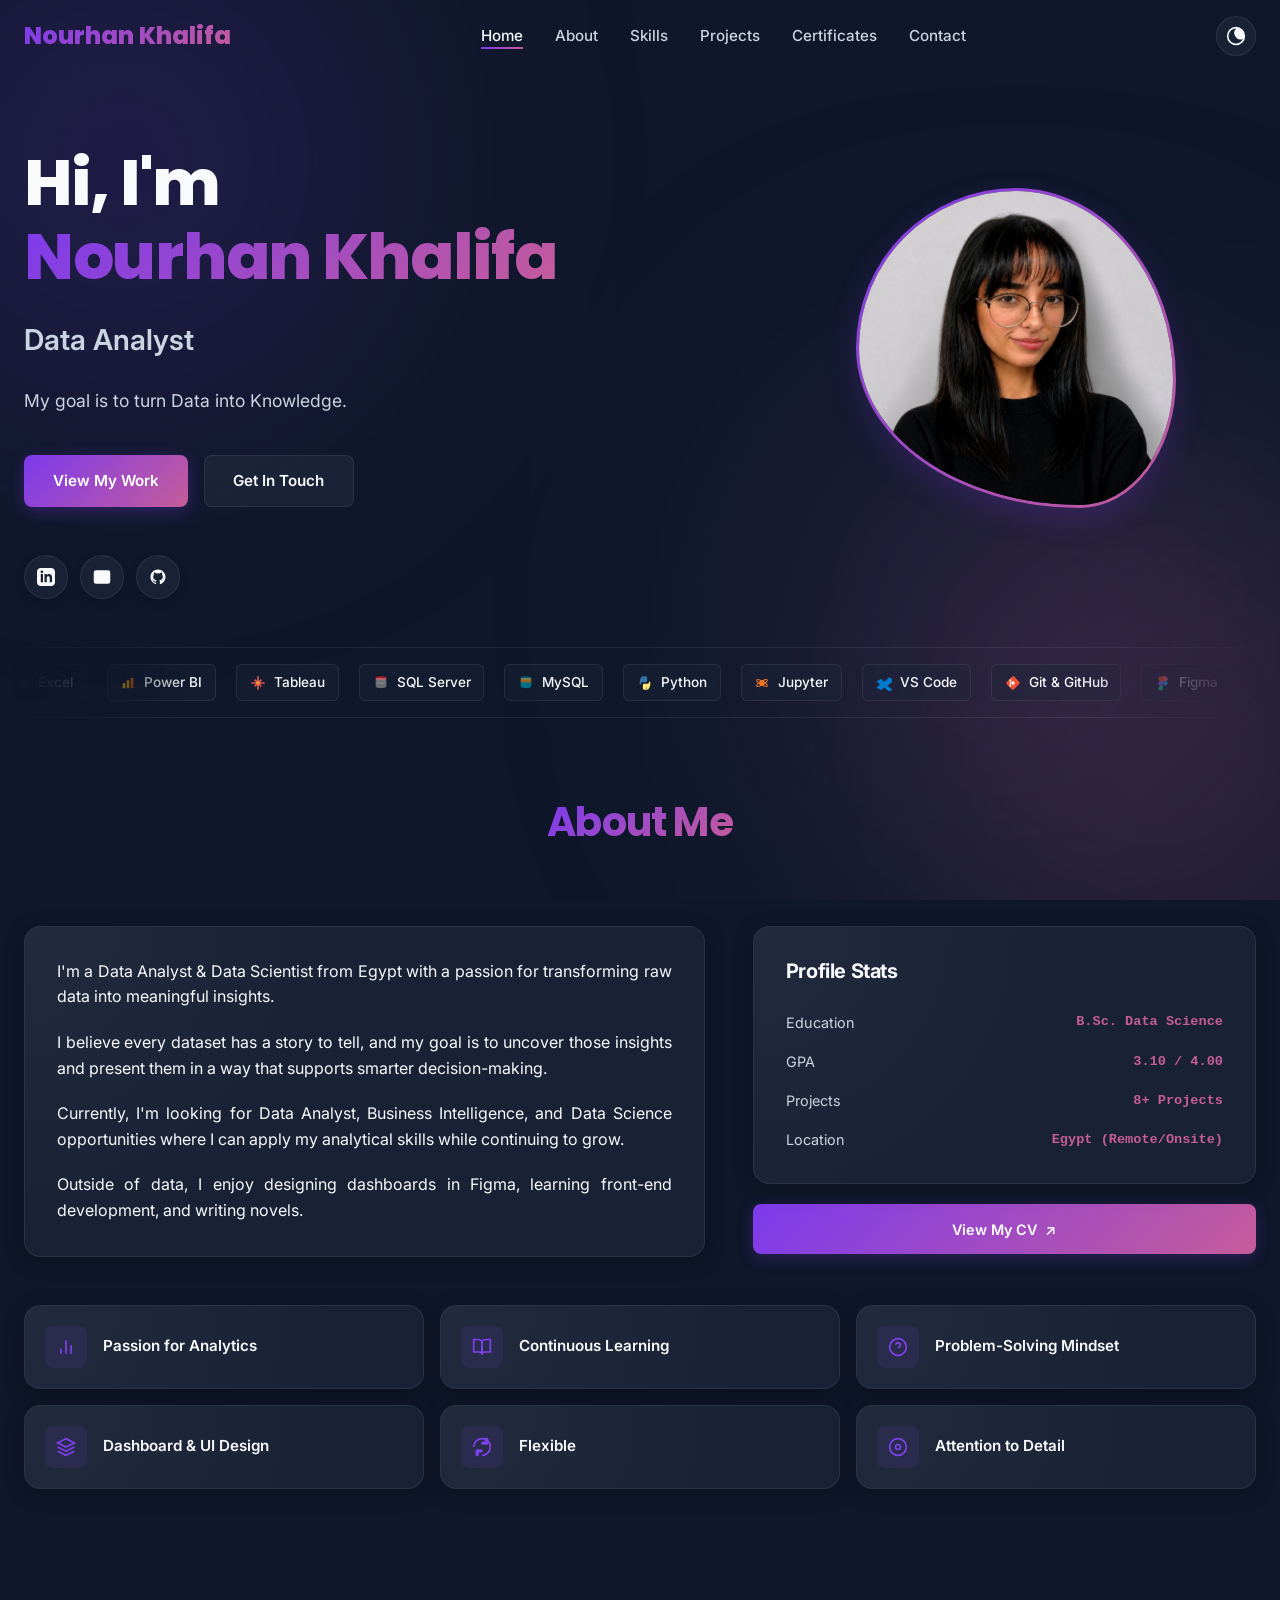
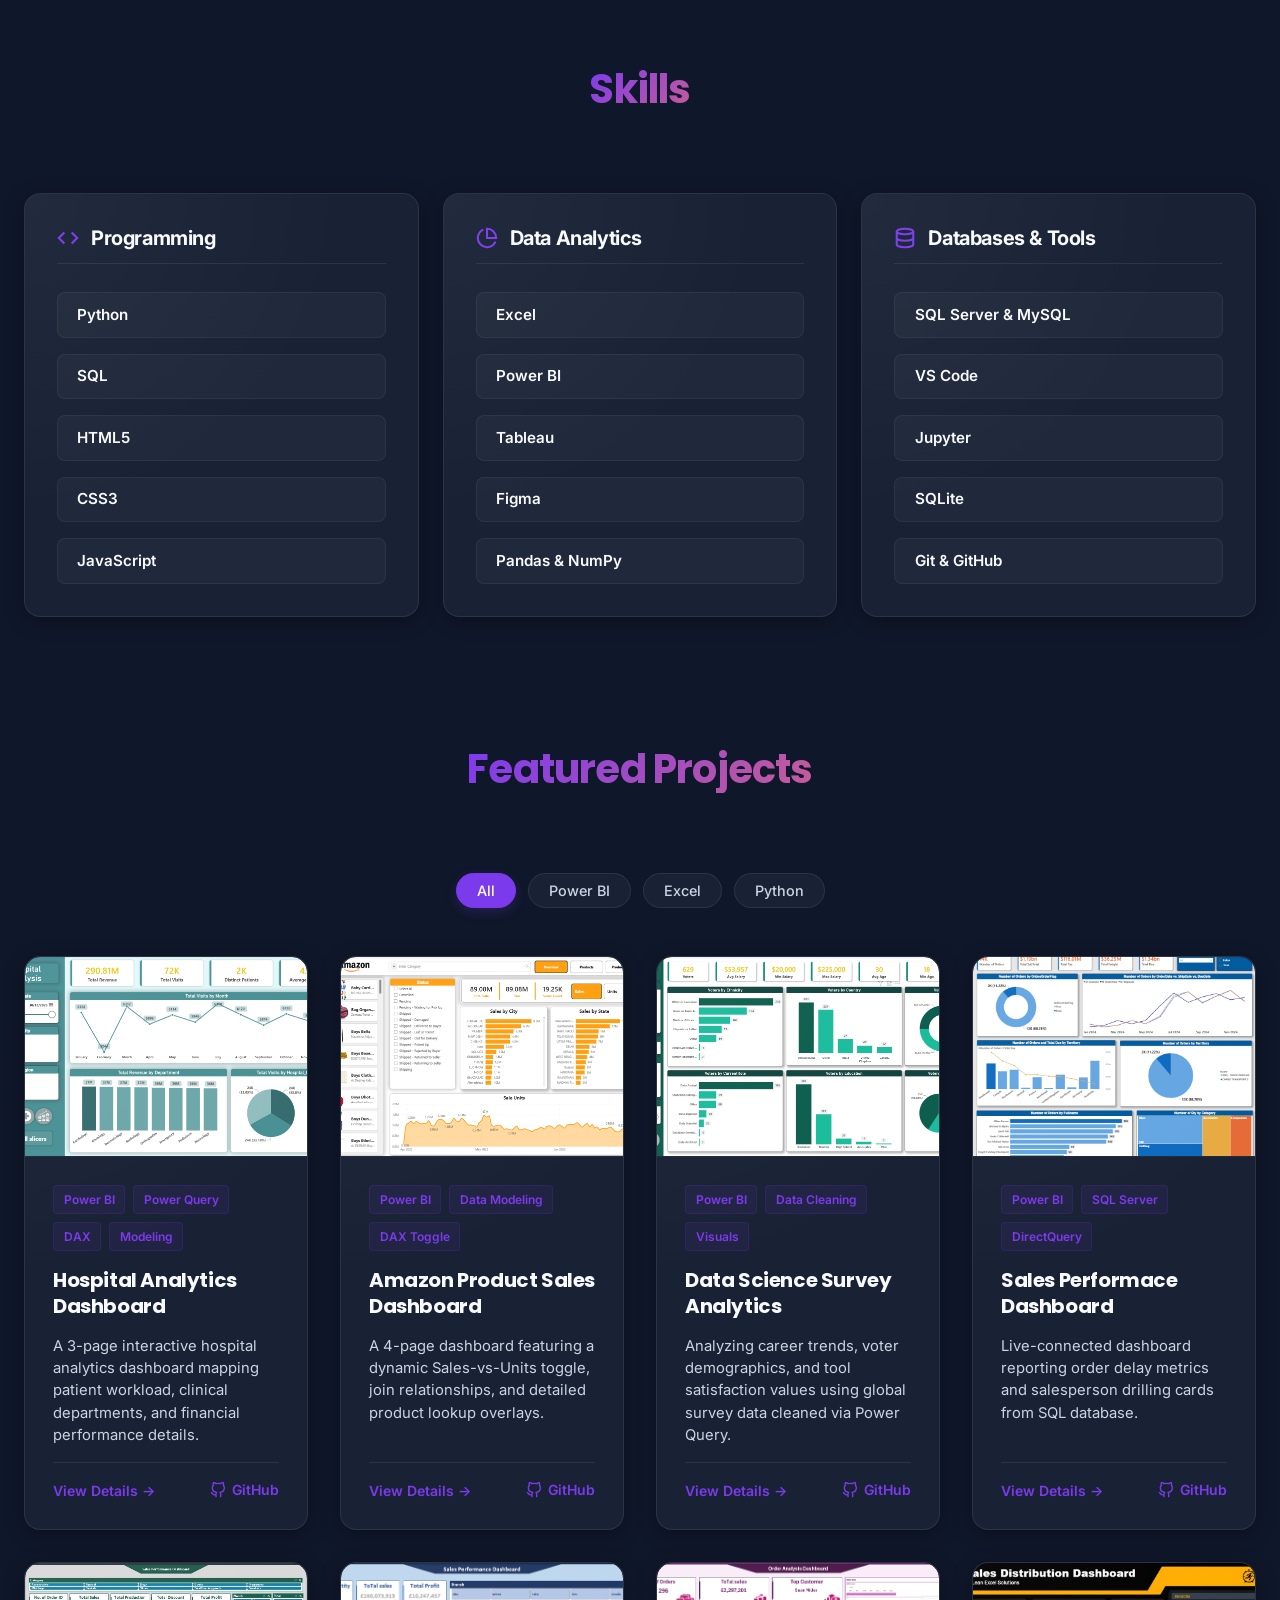
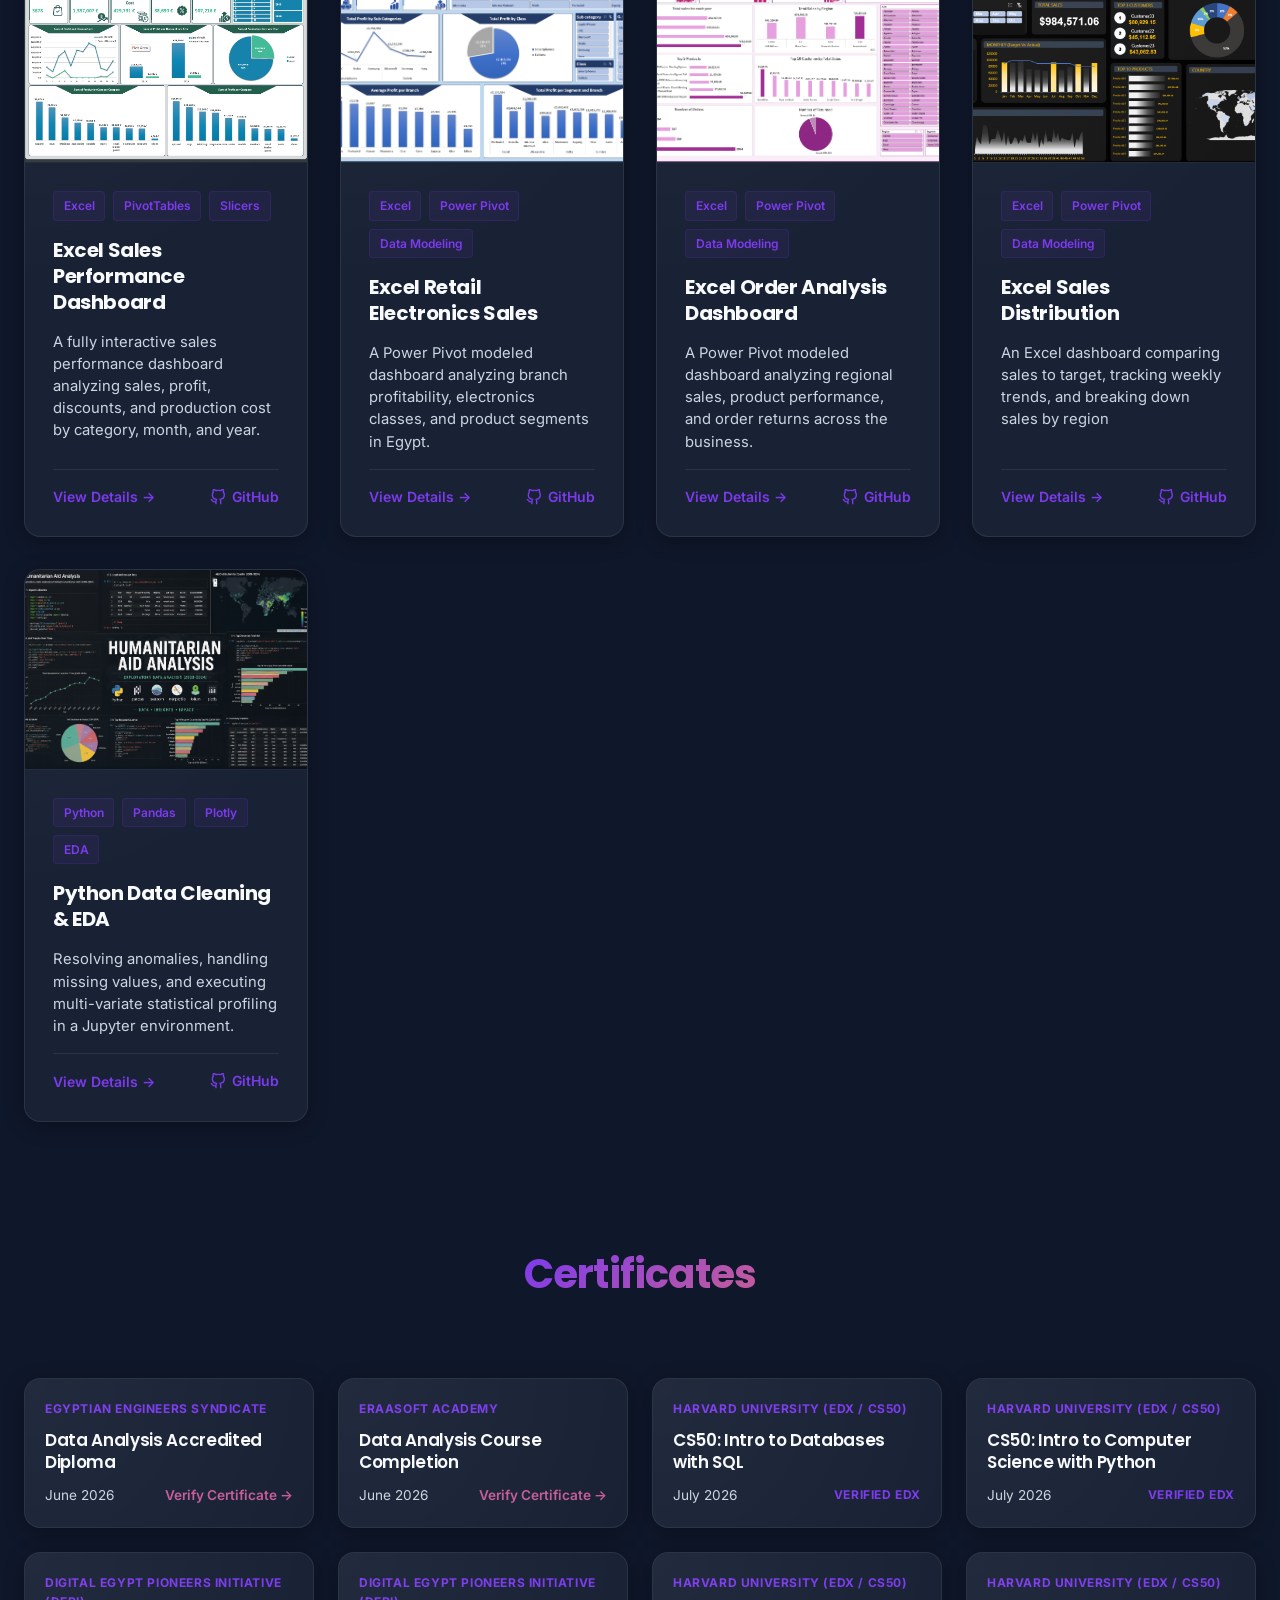
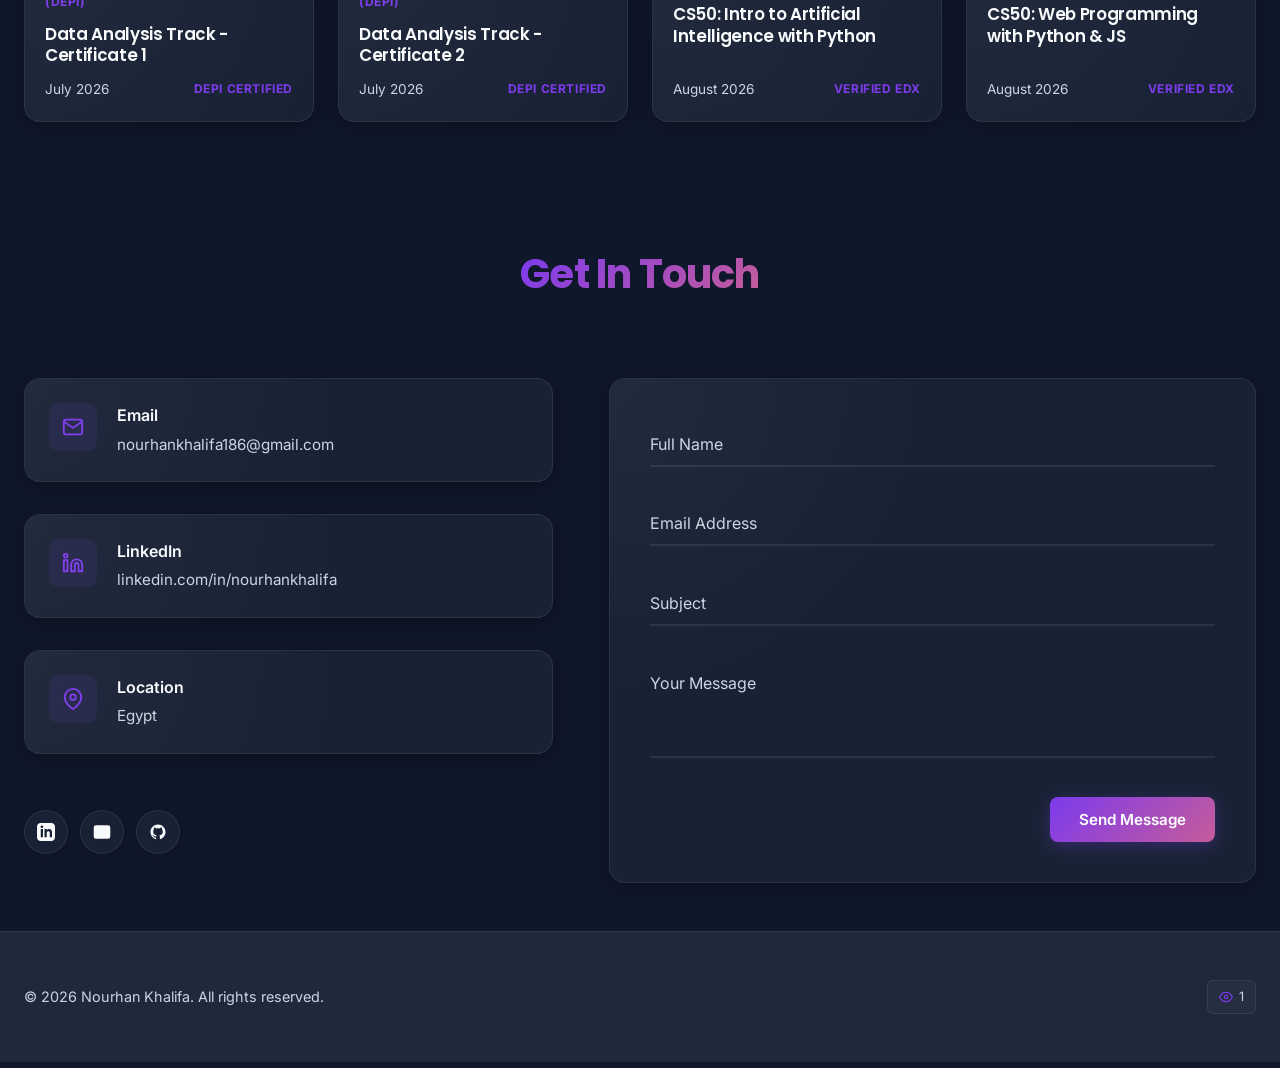
==== commit dcad9057: "Portfolio" ====
--- a/index.html
+++ b/index.html
@@ -623,10 +623,7 @@
                             workload, clinical departments, and financial performance details.</p>
                         <div class="project-links">
                             <button class="project-link-btn view-project-details" data-project-id="hospital">
-                                <a href="https://github.com/nourhankha1ifa/Data_Analysis/tree/main/DEPI/Power%20BI/Power%20BI%206"
-                                    class="project-link-btn" target="_blank" rel="noopener noreferrer">
-                                    <span class="project-link-btn-text">View Details →</span>
-                                </a>
+                                View Details &rarr;
                             </button>
                             <a href="https://github.com/nourhankha1ifa/Data_Analysis/tree/main/DEPI/Power%20BI/Power%20BI%206"
                                 class="project-link-btn" target="_blank" rel="noopener noreferrer">
@@ -659,10 +656,7 @@
                             relationships, and detailed product lookup overlays.</p>
                         <div class="project-links">
                             <button class="project-link-btn view-project-details" data-project-id="amazon">
-                                <a href="https://github.com/nourhankha1ifa/Data_Analysis/tree/main/DEPI/Power%20BI/Power%20BI%203"
-                                    class="project-link-btn" target="_blank" rel="noopener noreferrer">
-                                    <span class="project-link-btn-text">View Details →</span>
-                                </a>
+                                View Details &rarr;
                             </button>
                             <a href="https://github.com/nourhankha1ifa/Data_Analysis/tree/main/DEPI/Power%20BI/Power%20BI%203"
                                 class="project-link-btn" target="_blank" rel="noopener noreferrer">
@@ -695,10 +689,7 @@
                             values using global survey data cleaned via Power Query.</p>
                         <div class="project-links">
                             <button class="project-link-btn view-project-details" data-project-id="dssurvey">
-                                <a href="https://github.com/nourhankha1ifa/Data_Analysis/tree/main/DEPI/Power%20BI/Power%20BI%202"
-                                    class="project-link-btn" target="_blank" rel="noopener noreferrer">
-                                    <span class="project-link-btn-text">View Details →</span>
-                                </a>
+                                View Details &rarr;
                             </button>
                             <a href="https://github.com/nourhankha1ifa/Data_Analysis/tree/main/DEPI/Power%20BI/Power%20BI%202"
                                 class="project-link-btn" target="_blank" rel="noopener noreferrer">
@@ -731,10 +722,7 @@
                             drilling cards from SQL database.</p>
                         <div class="project-links">
                             <button class="project-link-btn view-project-details" data-project-id="adventureworks">
-                                <a href="https://github.com/nourhankha1ifa/Data_Analysis/tree/main/EraaSoft/Power%20BI/Power%20BI%203"
-                                    class="project-link-btn" target="_blank" rel="noopener noreferrer">
-                                    <span class="project-link-btn-text">View Details →</span>
-                                </a>
+                                View Details &rarr;
                             </button>
                             <a href="https://github.com/nourhankha1ifa/Data_Analysis/tree/main/EraaSoft/Power%20BI/Power%20BI%203"
                                 class="project-link-btn" target="_blank" rel="noopener noreferrer">
@@ -763,14 +751,11 @@
                             <span class="project-tag">Slicers</span>
                         </div>
                         <h3 class="project-title">Excel Sales Performance Dashboard</h3>
-                        <p class="project-desc">A fully interactive sales performance dashboard built with PivotTables,
-                            PivotCharts, and connected KPI panels.</p>
+                        <p class="project-desc">A fully interactive sales performance dashboard analyzing sales, profit,
+                            discounts, and production cost by category, month, and year.</p>
                         <div class="project-links">
                             <button class="project-link-btn view-project-details" data-project-id="excelsales">
-                                <a href="https://github.com/nourhankha1ifa/Data_Analysis/tree/main/DEPI/Excel/Excel%201"
-                                    class="project-link-btn" target="_blank" rel="noopener noreferrer">
-                                    <span class="project-link-btn-text">View Details →</span>
-                                </a>
+                                View Details &rarr;
                             </button>
                             <a href="https://github.com/nourhankha1ifa/Data_Analysis/tree/main/DEPI/Excel/Excel%201"
                                 class="project-link-btn" target="_blank" rel="noopener noreferrer">
@@ -803,10 +788,7 @@
                             electronics classes, and product segments in Egypt.</p>
                         <div class="project-links">
                             <button class="project-link-btn view-project-details" data-project-id="excelretail">
-                                <a href="https://github.com/nourhankha1ifa/Data_Analysis/tree/main/EraaSoft/Excel"
-                                    class="project-link-btn" target="_blank" rel="noopener noreferrer">
-                                    <span class="project-link-btn-text">View Details →</span>
-                                </a>
+                                View Details &rarr;
                             </button>
                             <a href="https://github.com/nourhankha1ifa/Data_Analysis/tree/main/EraaSoft/Excel"
                                 class="project-link-btn" target="_blank" rel="noopener noreferrer">
@@ -838,11 +820,8 @@
                         <p class="project-desc">A Power Pivot modeled dashboard analyzing regional sales, product
                             performance, and order returns across the business.</p>
                         <div class="project-links">
-                            <button class="project-link-btn view-project-details" data-project-id="excelretail">
-                                <a href="https://github.com/nourhankha1ifa/Data_Analysis/tree/main/EraaSoft/Excel"
-                                    class="project-link-btn" target="_blank" rel="noopener noreferrer">
-                                    <span class="project-link-btn-text">View Details →</span>
-                                </a>
+                            <button class="project-link-btn view-project-details" data-project-id="excelorder">
+                                View Details &rarr;
                             </button>
                             <a href="https://github.com/nourhankha1ifa/Data_Analysis/tree/main/EraaSoft/Excel"
                                 class="project-link-btn" target="_blank" rel="noopener noreferrer">
@@ -874,11 +853,8 @@
                         <p class="project-desc">An Excel dashboard comparing sales to target, tracking weekly trends,
                             and breaking down sales by region</p>
                         <div class="project-links">
-                            <button class="project-link-btn view-project-details" data-project-id="excelretail">
-                                <a href="https://github.com/nourhankha1ifa/Data_Analysis/tree/main/DEPI/Excel/Excel%202"
-                                    class="project-link-btn" target="_blank" rel="noopener noreferrer">
-                                    <span class="project-link-btn-text">View Details →</span>
-                                </a>
+                            <button class="project-link-btn view-project-details" data-project-id="excelsalesdist">
+                                View Details &rarr;
                             </button>
                             <a href="https://github.com/nourhankha1ifa/Data_Analysis/tree/main/DEPI/Excel/Excel%202"
                                 class="project-link-btn" target="_blank" rel="noopener noreferrer">
@@ -912,10 +888,7 @@
                             multi-variate statistical profiling in a Jupyter environment.</p>
                         <div class="project-links">
                             <button class="project-link-btn view-project-details" data-project-id="pythoneda">
-                                <a href="https://github.com/nourhankha1ifa/Data_Analysis/tree/main/DEPI/Python"
-                                    class="project-link-btn" target="_blank" rel="noopener noreferrer">
-                                    <span class="project-link-btn-text">View Details →</span>
-                                </a>
+                                View Details &rarr;
                             </button>
                             <a href="https://github.com/nourhankha1ifa/Data_Analysis/tree/main/DEPI/Python"
                                 class="project-link-btn" target="_blank" rel="noopener noreferrer">
@@ -1154,13 +1127,23 @@
     <!-- Footer -->
     <footer class="footer">
         <div class="container footer-container">
-            <span class="copyright">© 2026 Nourhan Khalifa. All rights reserved.</span>
-            <button class="back-to-top" id="back-to-top" aria-label="Scroll back to top">
-                <svg viewBox="0 0 24 24" fill="none" stroke="currentColor" stroke-width="3" stroke-linecap="round"
-                    stroke-linejoin="round">
-                    <polyline points="18 15 12 9 6 15"></polyline>
-                </svg>
-            </button>
+            <span class="copyright">&copy; 2026 Nourhan Khalifa. All rights reserved.</span>
+            <div class="footer-right">
+                <div class="viewer-count" id="viewer-count">
+                    <svg class="viewer-icon" viewBox="0 0 24 24" fill="none" stroke="currentColor" stroke-width="2"
+                        stroke-linecap="round" stroke-linejoin="round">
+                        <path d="M1 12s4-8 11-8 11 8 11 8-4 8-11 8-11-8-11-8z"></path>
+                        <circle cx="12" cy="12" r="3"></circle>
+                    </svg>
+                    <span id="viewer-val">0</span>
+                </div>
+                <button class="back-to-top" id="back-to-top" aria-label="Scroll back to top">
+                    <svg viewBox="0 0 24 24" fill="none" stroke="currentColor" stroke-width="3" stroke-linecap="round"
+                        stroke-linejoin="round">
+                        <polyline points="18 15 12 9 6 15"></polyline>
+                    </svg>
+                </button>
+            </div>
         </div>
     </footer>
 
--- a/css/style.css
+++ b/css/style.css
@@ -52,6 +52,18 @@
     --accent-glow: radial-gradient(circle at 50% 50%, rgba(124, 58, 237, 0.08) 0%, transparent 80%);
 }
 
+[data-theme="light"] .ticker-item {
+    background: rgba(255, 255, 255, 0.9);
+    border-color: rgba(124, 58, 237, 0.15);
+}
+
+[data-theme="light"] .ticker-item:hover {
+    background: rgba(124, 58, 237, 0.08);
+    border-color: var(--color-primary);
+}
+
+/* Light mode overrides for CV button are removed as it now shares the same premium gradient style in both dark and light modes. */
+
 /* --- Base & Reset --- */
 * {
     margin: 0;
@@ -715,8 +727,8 @@
     gap: 0.5rem;
     width: 100%;
     padding: 0.85rem;
-    background: rgba(30, 41, 59, 0.4);
-    border: 1px solid var(--border-color);
+    background: linear-gradient(135deg, var(--color-primary) 0%, var(--color-secondary) 100%);
+    border: none;
     border-radius: 8px;
     color: #fff;
     text-decoration: none;
@@ -724,13 +736,12 @@
     font-weight: 600;
     font-size: 0.9rem;
     transition: all 0.3s ease;
-    box-shadow: 0 4px 15px rgba(0, 0, 0, 0.25);
+    box-shadow: 0 4px 15px rgba(124, 58, 237, 0.25);
 }
 
 .btn-terminal-cv:hover {
-    border-color: var(--color-secondary);
-    background: rgba(198, 92, 154, 0.08);
-    box-shadow: 0 6px 20px rgba(198, 92, 154, 0.35);
+    background: linear-gradient(135deg, var(--color-primary) 10%, var(--color-secondary) 90%);
+    box-shadow: 0 6px 20px rgba(124, 58, 237, 0.4);
     transform: translateY(-2px);
 }
 
@@ -794,118 +805,7 @@
     font-size: 0.95rem;
 }
 
-/* --- GitHub Contributions Card --- */
-.github-contributions-card {
-    width: 100%;
-    margin-top: 1.5rem;
-}
-
-.contribution-months {
-    display: flex;
-    justify-content: space-between;
-    padding: 0 0.5rem;
-    margin-bottom: 0.5rem;
-    color: var(--text-muted);
-    font-size: 0.75rem;
-}
-
-.contribution-grid-wrapper {
-    width: 100%;
-    overflow-x: auto;
-    margin-bottom: 0.75rem;
-    padding-bottom: 0.5rem;
-    scrollbar-width: thin;
-    scrollbar-color: rgba(255, 255, 255, 0.1) transparent;
-}
-
-.contribution-grid-wrapper::-webkit-scrollbar {
-    height: 6px;
-}
-
-.contribution-grid-wrapper::-webkit-scrollbar-thumb {
-    background: rgba(255, 255, 255, 0.15);
-    border-radius: 3px;
-}
-
-.contribution-grid {
-    display: grid;
-    grid-auto-flow: column;
-    grid-template-rows: repeat(7, 10px);
-    grid-auto-columns: 10px;
-    gap: 3px;
-    width: max-content;
-}
-
-.contrib-cell {
-    width: 10px;
-    height: 10px;
-    border-radius: 2px;
-    background-color: rgba(255, 255, 255, 0.05);
-    transition: background-color 0.2s ease;
-}
-
-.contrib-cell.level-0 {
-    background-color: rgba(255, 255, 255, 0.04);
-}
-
-.contrib-cell.level-1 {
-    background-color: rgba(124, 58, 237, 0.25);
-}
-
-.contrib-cell.level-2 {
-    background-color: rgba(124, 58, 237, 0.5);
-}
-
-.contrib-cell.level-3 {
-    background-color: rgba(198, 92, 154, 0.75);
-}
-
-.contrib-cell.level-4 {
-    background-color: rgba(198, 92, 154, 1.0);
-}
-
-.contribution-legend {
-    display: flex;
-    justify-content: space-between;
-    align-items: center;
-    font-size: 0.75rem;
-    color: var(--text-muted);
-    margin-top: 0.75rem;
-    flex-wrap: wrap;
-    gap: 0.5rem;
-}
-
-.legend-scale {
-    display: flex;
-    align-items: center;
-    gap: 0.25rem;
-}
-
-.scale-box {
-    width: 10px;
-    height: 10px;
-    border-radius: 2px;
-}
-
-.scale-box.level-0 {
-    background-color: rgba(255, 255, 255, 0.04);
-}
-
-.scale-box.level-1 {
-    background-color: rgba(124, 58, 237, 0.25);
-}
-
-.scale-box.level-2 {
-    background-color: rgba(124, 58, 237, 0.5);
-}
-
-.scale-box.level-3 {
-    background-color: rgba(198, 92, 154, 0.75);
-}
-
-.scale-box.level-4 {
-    background-color: rgba(198, 92, 154, 1.0);
-}
+
 
 /* --- Technical Skills Marquee --- */
 .skills-ticker-section {
@@ -1007,7 +907,7 @@
     gap: 0.75rem;
     font-size: 1.25rem;
     font-weight: 700;
-    color: #fff;
+    color: var(--text-color);
     border-bottom: 1px solid var(--border-color);
     padding-bottom: 0.85rem;
     margin-bottom: 0.25rem;
@@ -1067,7 +967,7 @@
 .stats-card-title {
     font-size: 1.25rem;
     font-weight: 700;
-    color: #fff;
+    color: var(--text-color);
     font-family: var(--font-primary);
     margin-bottom: 0.5rem;
 }
@@ -1208,19 +1108,18 @@
     display: inline-flex;
     align-items: center;
     gap: 0.35rem;
+    color: var(--color-primary);
+    cursor: pointer;
+    transition: color 0.3s ease;
+}
+
+.project-link-btn:hover {
+    color: var(--color-secondary);
 }
 
 .project-link-btn svg {
     width: 16px;
     height: 16px;
-}
-
-.project-link-btn-text {
-    color: var(--color-primary);
-}
-
-.project-link-btn-text:hover {
-    color: var(--color-secondary);
 }
 
 
@@ -1478,6 +1377,36 @@
 .copyright {
     font-size: 0.9rem;
     color: var(--text-muted);
+}
+
+.footer-right {
+    display: flex;
+    align-items: center;
+    gap: 1.25rem;
+}
+
+.viewer-count {
+    display: flex;
+    align-items: center;
+    gap: 0.35rem;
+    font-size: 0.8rem;
+    color: var(--text-muted);
+    background: rgba(255, 255, 255, 0.03);
+    border: 1px solid var(--border-color);
+    padding: 0.35rem 0.7rem;
+    border-radius: 6px;
+    font-family: var(--font-primary);
+}
+
+[data-theme="light"] .viewer-count {
+    background: rgba(124, 58, 237, 0.03);
+    border-color: rgba(124, 58, 237, 0.1);
+}
+
+.viewer-count svg {
+    width: 14px;
+    height: 14px;
+    color: var(--color-primary);
 }
 
 .back-to-top {
@@ -1984,10 +1913,18 @@
     .about-traits-grid {
         grid-template-columns: repeat(2, 1fr);
     }
+
+    .skills-grid {
+        grid-template-columns: repeat(2, 1fr);
+    }
 }
 
 @media (max-width: 600px) {
     .about-traits-grid {
         grid-template-columns: 1fr !important;
     }
+
+    .skills-grid {
+        grid-template-columns: 1fr !important;
+    }
 }
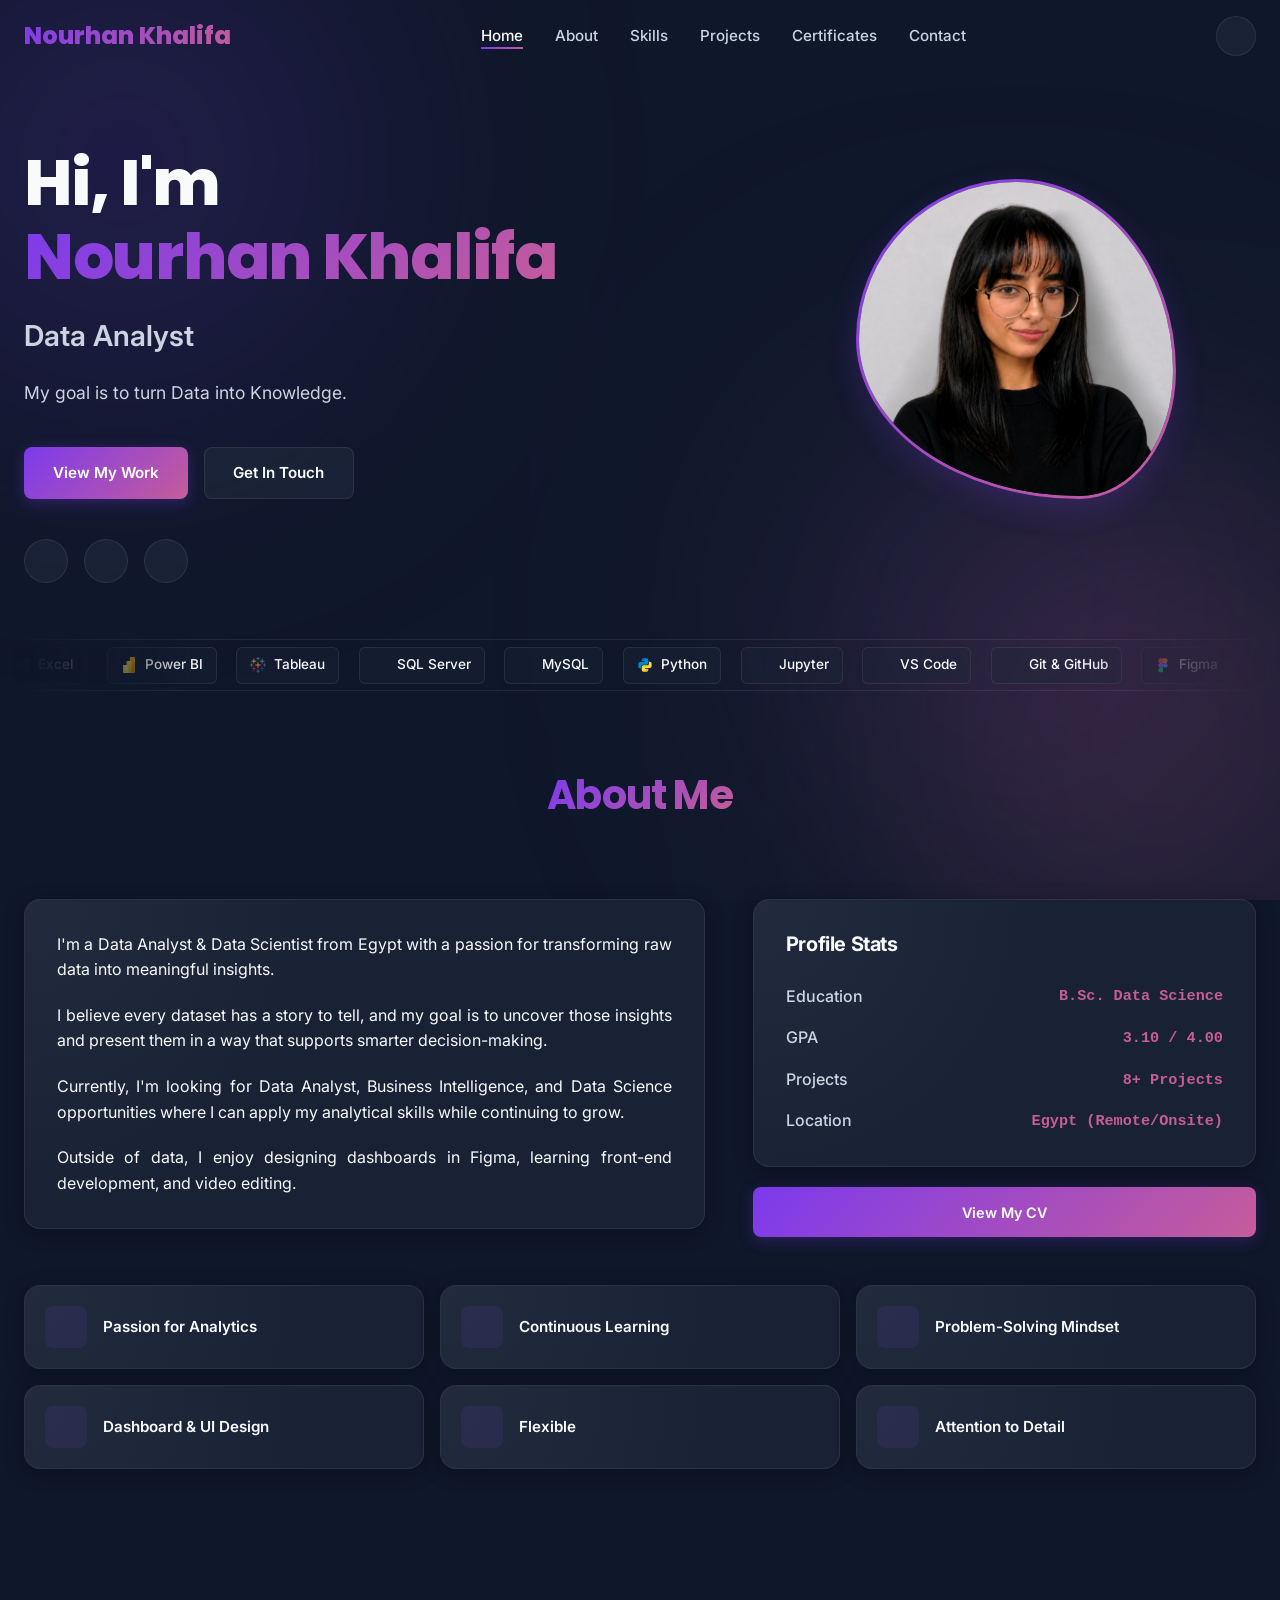
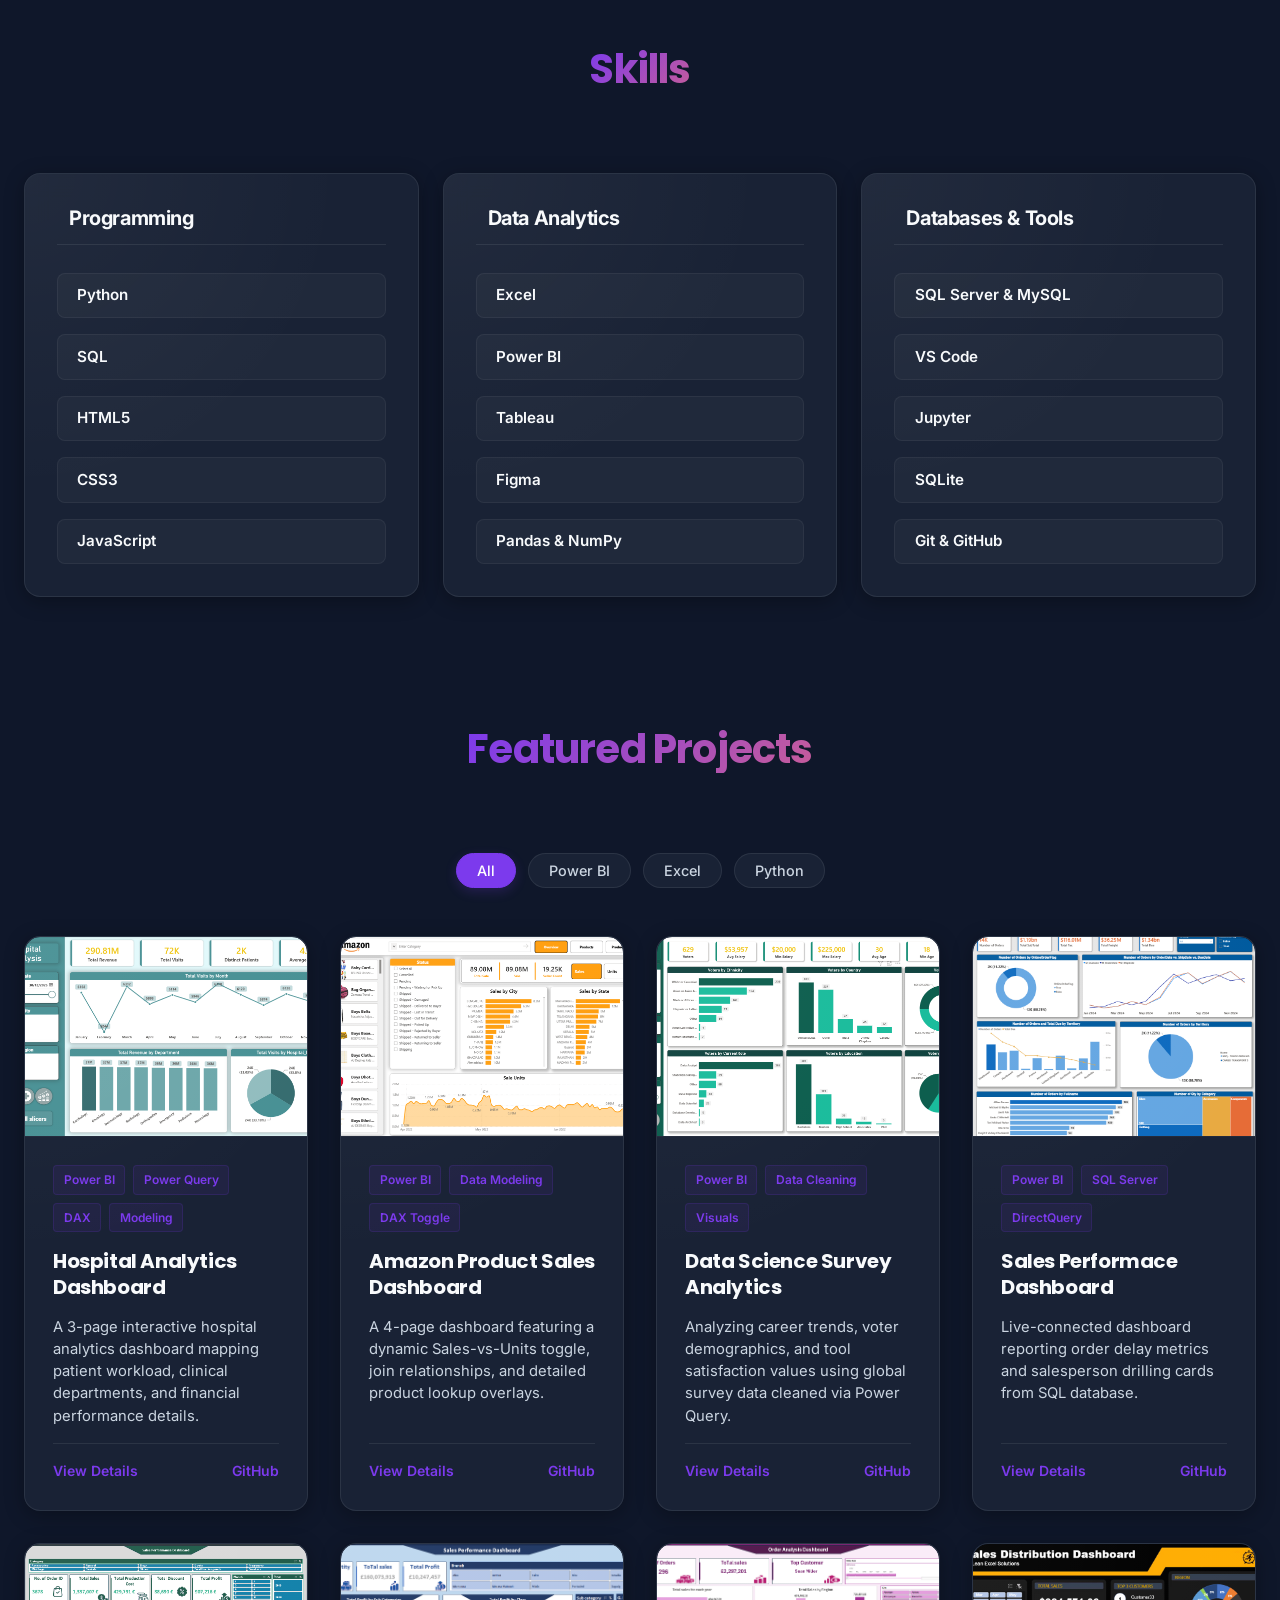
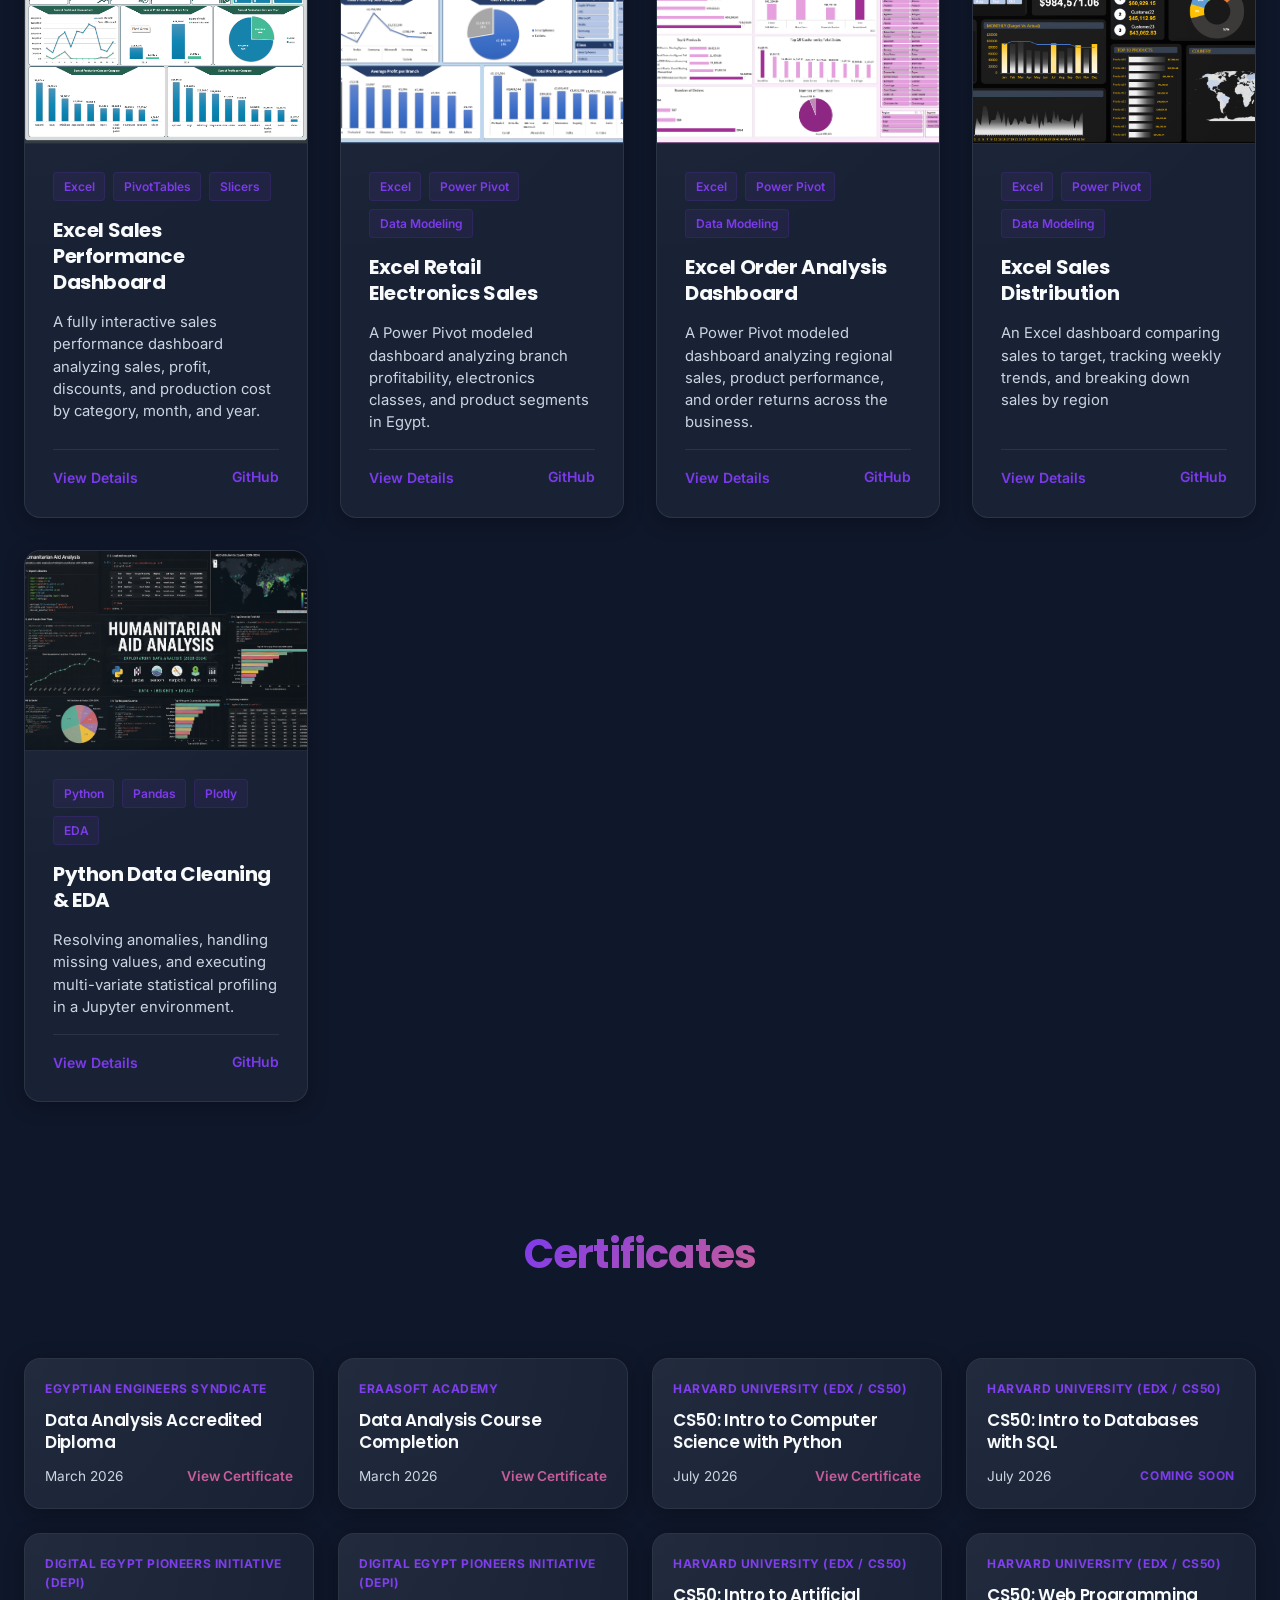
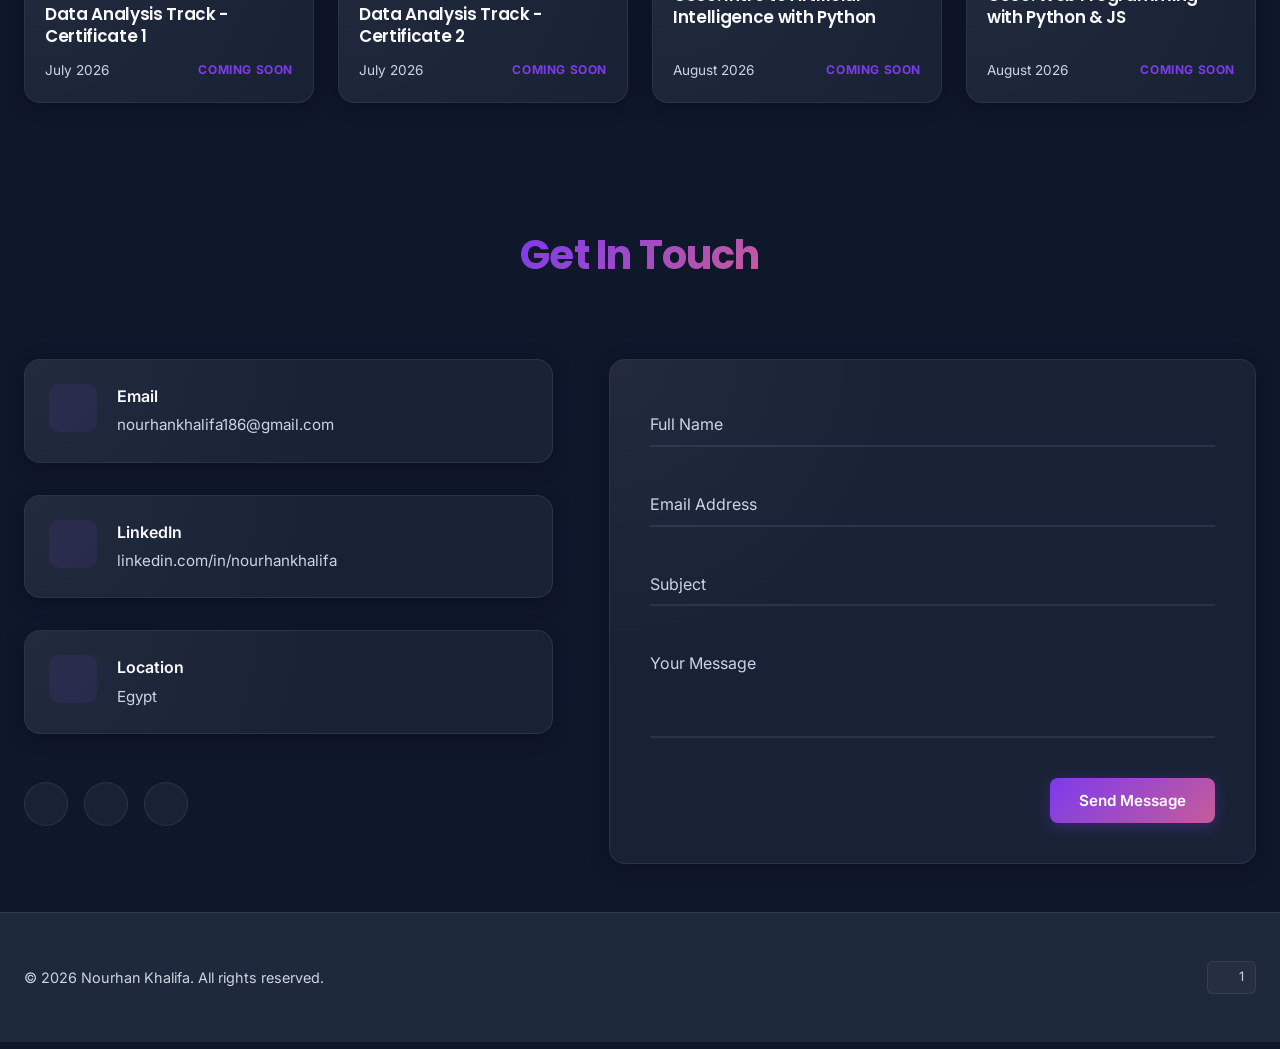
==== commit 6df107b9: "Portfolio" ====
--- a/index.html
+++ b/index.html
@@ -2,16 +2,138 @@
 <html lang="en">
 
 <head>
+    <!-- Character Encoding & Mobile Viewport -->
     <meta charset="UTF-8">
     <meta name="viewport" content="width=device-width, initial-scale=1.0">
+    <meta name="format-detection" content="telephone=no, date=no, address=no, email=no">
+
+    <!-- Primary Title & SEO Meta Tags -->
+    <title>Nourhan Khalifa | Data Analyst & Data Scientist</title>
     <meta name="description"
-        content="Professional Portfolio of Nourhan Khalifa - Data Analyst & Data Science Student. Explore data analytics dashboards, visualization projects, and business intelligence models.">
-    <title>Nourhan Khalifa | Data Analyst</title>
-
-    <link rel="icon" type="image/png" href="images/favicon.png">
+        content="Nourhan Khalifa is a Data Analyst specializing in Power BI, SQL, Python, and Excel. Explore interactive dashboards, business intelligence projects, data visualization, and analytics case studies.">
+    <meta name="keywords"
+        content="Nourhan Khalifa, Data Analyst, Business Intelligence, Power BI, SQL, Python, Excel, Data Visualization, Dashboard Development, ETL, Data Cleaning, Exploratory Data Analysis, Business Analytics, Analytics Portfolio, Egypt">
+    <meta name="author" content="Nourhan Khalifa">
+    <meta name="creator" content="Nourhan Khalifa">
+    <meta name="publisher" content="Nourhan Khalifa">
+    <link rel="canonical" href="https://nourhankha1ifa.github.io/N_Portfolio/">
+    <meta name="robots" content="index, follow, max-image-preview:large, max-snippet:-1, max-video-preview:-1">
+    <meta name="googlebot" content="index, follow, max-snippet:-1, max-image-preview:large, max-video-preview:-1">
+
+    <!-- Open Graph Meta Tags -->
+    <meta property="og:title" content="Nourhan Khalifa | Data Analyst & Data Scientist">
+    <meta property="og:description"
+        content="Explore Power BI dashboards, SQL projects, Python analytics, Excel dashboards, and business intelligence solutions built by Nourhan Khalifa.">
+    <meta property="og:image" content="https://nourhankha1ifa.github.io/N_Portfolio/images/Nourhan_Khalifa.png">
+    <meta property="og:image:width" content="1200">
+    <meta property="og:image:height" content="630">
+    <meta property="og:image:alt" content="Nourhan Khalifa - Data Analyst Portfolio">
+    <meta property="og:url" content="https://nourhankha1ifa.github.io/N_Portfolio/">
+    <meta property="og:type" content="website">
+    <meta property="og:site_name" content="Nourhan Khalifa Portfolio">
+    <meta property="og:locale" content="en_US">
+
+    <!-- Twitter / X Card Meta Tags -->
+    <meta name="twitter:card" content="summary_large_image">
+    <meta name="twitter:title" content="Nourhan Khalifa | Data Analyst & Data Scientist">
+    <meta name="twitter:description"
+        content="Explore Power BI dashboards, SQL projects, Python analytics, Excel dashboards, and business intelligence solutions built by Nourhan Khalifa.">
+    <meta name="twitter:image" content="https://nourhankha1ifa.github.io/N_Portfolio/images/Nourhan_Khalifa.png">
+    <meta name="twitter:creator" content="@nourhankha1ifa">
+
+    <!-- Theme Support -->
+    <meta name="theme-color" content="#0F172A" media="(prefers-color-scheme: dark)">
+    <meta name="theme-color" content="#F8FAFC" media="(prefers-color-scheme: light)">
+    <meta name="color-scheme" content="dark light">
+
+    <!-- Favicon & Apple Touch Icons -->
+    <link rel="icon" type="image/png" sizes="32x32" href="images/letter-n (2).png">
+    <link rel="icon" type="image/png" sizes="16x16" href="images/letter-n (1).png">
+    <link rel="apple-touch-icon" sizes="180x180" href="images/apple-touch-icon.png">
+    <link rel="shortcut icon" href="images/favicon.ico">
+
+    <!-- Web App Manifest -->
+    <link rel="manifest" href="site.webmanifest">
+
+    <!-- Preconnect to External CDNs & Font Servers -->
+    <link rel="preconnect" href="https://fonts.googleapis.com">
+    <link rel="preconnect" href="https://fonts.gstatic.com" crossorigin>
+    <link rel="preconnect" href="https://cdn.jsdelivr.net" crossorigin>
+    <link rel="preconnect" href="https://unpkg.com" crossorigin>
+
+    <!-- Google Fonts Preload & Stylesheet -->
+    <link rel="preload" as="style"
+        href="https://fonts.googleapis.com/css2?family=Inter:wght@300;400;500;600;700;800&family=Poppins:wght@300;400;500;600;700;800&display=swap">
+    <link rel="stylesheet"
+        href="https://fonts.googleapis.com/css2?family=Inter:wght@300;400;500;600;700;800&family=Poppins:wght@300;400;500;600;700;800&display=swap">
+
+    <!-- Preload Critical Hero Image -->
+    <link rel="preload" as="image" href="images/Nourhan_Khalifa.png" type="image/png" fetchpriority="high">
 
     <!-- CSS Stylesheet -->
     <link rel="stylesheet" href="css/style.css">
+
+    <!-- Third-Party Icon Libraries -->
+    <link rel="stylesheet" href="https://cdn.jsdelivr.net/gh/devicons/devicon@latest/devicon.min.css">
+    <script src="https://unpkg.com/lucide@latest" defer></script>
+
+    <!-- Structured Data (JSON-LD) -->
+    <script type="application/ld+json">
+    {
+      "@context": "https://schema.org",
+      "@graph": [
+        {
+          "@type": "Person",
+          "@id": "https://nourhankha1ifa.github.io/N_Portfolio/#person",
+          "name": "Nourhan Khalifa",
+          "alternateName": "Nourhan Khalifa Abdelal",
+          "jobTitle": "Data Analyst",
+          "description": "Data Analyst & Data Scientist specializing in data analytics dashboards, SQL, Python, Excel, Power BI, and data science models.",
+          "url": "https://nourhankha1ifa.github.io/N_Portfolio/",
+          "image": "https://nourhankha1ifa.github.io/N_Portfolio/images/Nourhan_Khalifa.png",
+          "email": "mailto:nourhankhalifa186@gmail.com",
+          "address": {
+            "@type": "PostalAddress",
+            "addressCountry": "EG",
+            "addressLocality": "Egypt"
+          },
+          "sameAs": [
+            "https://www.linkedin.com/in/nourhankhalifa/",
+            "https://github.com/nourhankha1ifa"
+          ],
+          "knowsAbout": [
+            "Data Analytics",
+            "Data Science",
+            "Business Intelligence",
+            "Power BI",
+            "Tableau",
+            "SQL Server",
+            "MySQL",
+            "Python",
+            "Excel",
+            "Jupyter",
+            "Data Visualization",
+            "Data Modeling",
+            "ETL"
+          ]
+        },
+        {
+          "@type": "WebSite",
+          "@id": "https://nourhankha1ifa.github.io/N_Portfolio/#website",
+          "url": "https://nourhankha1ifa.github.io/N_Portfolio/",
+          "name": "Nourhan Khalifa Portfolio",
+          "description": "Professional Data Analyst & Data Science Portfolio of Nourhan Khalifa",
+          "publisher": {
+            "@id": "https://nourhankha1ifa.github.io/N_Portfolio/#person"
+          },
+          "author": {
+            "@id": "https://nourhankha1ifa.github.io/N_Portfolio/#person"
+          },
+          "inLanguage": "en-US"
+        }
+      ]
+    }
+    </script>
 </head>
 
 <body>
@@ -36,7 +158,7 @@
                     <li><a href="#about" class="nav-link">About</a></li>
                     <li><a href="#skills" class="nav-link">Skills</a></li>
                     <li><a href="#projects" class="nav-link">Projects</a></li>
-                    <li><a href="#timeline" class="nav-link">Certificates</a></li>
+                    <li><a href="#certificates" class="nav-link">Certificates</a></li>
                     <li><a href="#contact" class="nav-link">Contact</a></li>
                 </ul>
             </nav>
@@ -45,15 +167,9 @@
                 <!-- Theme Toggle Button -->
                 <button class="theme-toggle" id="theme-toggle" aria-label="Toggle light/dark theme">
                     <!-- Moon Icon (Dark Mode) -->
-                    <svg class="moon-icon" viewBox="0 0 24 24">
-                        <path
-                            d="M12 3c.132 0 .263 0 .393.007a7.5 7.5 0 0 0 7.92 12.446A9 9 0 1 1 12 3zm0-2a11 11 0 1 0 11 11 11.025 11.025 0 0 0-11-11z" />
-                    </svg>
+                    <i data-lucide="moon" class="moon-icon"></i>
                     <!-- Sun Icon (Light Mode) -->
-                    <svg class="sun-icon" viewBox="0 0 24 24">
-                        <path
-                            d="M12 7a5 5 0 1 0 5 5 5.006 5.006 0 0 0-5-5zm0-2a7 7 0 1 1-7 7 7.008 7.008 0 0 1 7-7zm0-4a1 1 0 0 1 1 1v2a1 1 0 0 1-2 0V2a1 1 0 0 1 1-1zm0 16a1 1 0 0 1 1 1v2a1 1 0 0 1-2 0v-2a1 1 0 0 1 1-1zm10-7a1 1 0 0 1-1 1h-2a1 1 0 0 1 0-2h2a1 1 0 0 1 1 1zM7 12a1 1 0 0 1-1 1H4a1 1 0 0 1 0-2h2a1 1 0 0 1 1 1zm12.22-7.22a1 1 0 0 1 0 1.42l-1.42 1.42a1 1 0 1 1-1.42-1.42l1.42-1.42a1 1 0 0 1 1.42 0zM7.22 16.78a1 1 0 0 1 0 1.42l-1.42 1.42a1 1 0 1 1-1.42-1.42l1.42-1.42a1 1 0 0 1 1.42 0zm12.22 1.42a1 1 0 0 1-1.42 0l-1.42-1.42a1 1 0 1 1 1.42-1.42l1.42 1.42a1 1 0 0 1 0 1.42zm-12.22-11a1 1 0 0 1-1.42 0L4.38 5.78a1 1 0 1 1 1.42-1.42l1.42 1.42a1 1 0 0 1 0 1.42z" />
-                    </svg>
+                    <i data-lucide="sun" class="sun-icon"></i>
                 </button>
 
                 <!-- Hamburger Menu for Mobile -->
@@ -71,7 +187,7 @@
         <div class="container hero-grid grid">
             <div class="hero-content scroll-animate" style="margin-top: 50px;">
                 <h1 class="hero-title">Hi, I'm <br><span>Nourhan Khalifa</span></h1>
-                <div class="hero-subtitle" id="typewriter">Data Analyst & Data Scientist</div>
+                <div class="hero-subtitle" id="typewriter">Data Analyst</div>
                 <p class="hero-desc">My goal is to turn Data into Knowledge.</p>
                 <div class="hero-buttons">
                     <a href="#projects" class="btn btn-primary">View My Work</a>
@@ -80,25 +196,15 @@
                 <div class="contact-socials">
                     <a href="https://www.linkedin.com/in/nourhankhalifa/" class="social-circle-btn linkedin"
                         target="_blank" rel="noopener noreferrer" aria-label="LinkedIn Profile">
-                        <svg viewBox="0 0 24 24">
-                            <path
-                                d="M19 0h-14c-2.761 0-5 2.239-5 5v14c0 2.761 2.239 5 5 5h14c2.762 0 5-2.239 5-5v-14c0-2.761-2.238-5-5-5zm-11 19h-3v-11h3v11zm-1.5-12.268c-.966 0-1.75-.779-1.75-1.75s.784-1.75 1.75-1.75 1.75.779 1.75 1.75-.784 1.75-1.75 1.75zm13.5 12.268h-3v-5.604c0-3.368-4-3.113-4 0v5.604h-3v-11h3v1.765c1.396-2.586 7-2.777 7 2.476v6.759z" />
-                        </svg>
+                        <i class="devicon-linkedin-plain"></i>
                     </a>
                     <a href="mailto:nourhankhalifa186@gmail.com" class="social-circle-btn gmail"
                         aria-label="Email Nourhan">
-                        <svg viewBox="0 0 24 24" fill="none" stroke="currentColor" stroke-width="2">
-                            <path d="M4 4h16c1.1 0 2 .9 2 2v12c0 1.1-.9 2-2 2H4c-1.1 0-2-.9-2-2V6c0-1.1.9-2 2-2z">
-                            </path>
-                            <polyline points="22,6 12,13 2,6"></polyline>
-                        </svg>
+                        <i data-lucide="mail"></i>
                     </a>
                     <a href="https://github.com/nourhankha1ifa" class="social-circle-btn github" target="_blank"
                         rel="noopener noreferrer" aria-label="GitHub Profile">
-                        <svg viewBox="0 0 24 24">
-                            <path
-                                d="M12 2C6.477 2 2 6.477 2 12c0 4.42 2.865 8.166 6.839 9.489.5.092.682-.217.682-.482 0-.237-.008-.866-.013-1.7-2.782.603-3.369-1.34-3.369-1.34-.454-1.156-1.11-1.464-1.11-1.464-.908-.62.069-.608.069-.608 1.003.07 1.531 1.03 1.531 1.03.892 1.529 2.341 1.087 2.91.832.092-.647.35-1.088.636-1.338-2.22-.253-4.555-1.11-4.555-4.943 0-1.091.39-1.984 1.029-2.683-.103-.253-.446-1.27.098-2.647 0 0 .84-.269 2.75 1.025A9.564 9.564 0 0112 6.844c.85.004 1.705.115 2.504.337 1.909-1.294 2.747-1.025 2.747-1.025.546 1.377.203 2.394.1 2.647.64.699 1.028 1.592 1.028 2.683 0 3.842-2.339 4.687-4.566 4.935.359.309.678.919.678 1.852 0 1.336-.012 2.415-.012 2.743 0 .267.18.579.688.481C19.137 20.162 22 16.418 22 12c0-5.523-4.477-10-10-10z" />
-                        </svg>
+                        <i class="devicon-github-original"></i>
                     </a>
                 </div>
             </div>
@@ -113,85 +219,134 @@
 
     <section>
         <!-- Skills Section (Animated Logo Ticker Inline) -->
-        <div class="skills-ticker-inline scroll-animate" style="border-top-width: 21.8; margin-top: 0px;">
+        <div class="skills-ticker-inline">
             <div class="marquee-container">
                 <div class="marquee-track">
                     <!-- Track 1 -->
                     <div class="ticker-item">
-                        <svg viewBox="0 0 24 24" fill="none">
-                            <rect x="3" y="3" width="18" height="18" rx="2" fill="#107C41" />
-                            <path stroke="#FFF" stroke-width="1.5" d="M9 3v18M3 9h18M3 15h18" />
-                            <path stroke="#FFF" stroke-width="2" stroke-linecap="round" d="M12 11l3 3m0-3l-3 3" />
+                        <svg xmlns="http://www.w3.org/2000/svg" width="1em" height="1em" viewBox="0 0 32 32">
+                            <path d="M0 0h32v32H0z" fill="none" />
+                            <defs>
+                                <linearGradient id="SVGSuUii0pt" x1="4.494" x2="13.832" y1="-2092.086" y2="-2075.914"
+                                    gradientTransform="translate(0 2100)" gradientUnits="userSpaceOnUse">
+                                    <stop offset="0" stop-color="#18884f" />
+                                    <stop offset=".5" stop-color="#117e43" />
+                                    <stop offset="1" stop-color="#0b6631" />
+                                </linearGradient>
+                            </defs>
+                            <path fill="#185c37"
+                                d="M19.581 15.35L8.512 13.4v14.409A1.19 1.19 0 0 0 9.705 29h19.1A1.19 1.19 0 0 0 30 27.809V22.5Z" />
+                            <path fill="#21a366"
+                                d="M19.581 3H9.705a1.19 1.19 0 0 0-1.193 1.191V9.5L19.581 16l5.861 1.95L30 16V9.5Z" />
+                            <path fill="#107c41" d="M8.512 9.5h11.069V16H8.512Z" />
+                            <path
+                                d="M16.434 8.2H8.512v16.25h7.922a1.2 1.2 0 0 0 1.194-1.191V9.391A1.2 1.2 0 0 0 16.434 8.2"
+                                opacity=".1" />
+                            <path
+                                d="M15.783 8.85H8.512V25.1h7.271a1.2 1.2 0 0 0 1.194-1.191V10.041a1.2 1.2 0 0 0-1.194-1.191"
+                                opacity=".2" />
+                            <path
+                                d="M15.783 8.85H8.512V23.8h7.271a1.2 1.2 0 0 0 1.194-1.191V10.041a1.2 1.2 0 0 0-1.194-1.191"
+                                opacity=".2" />
+                            <path
+                                d="M15.132 8.85h-6.62V23.8h6.62a1.2 1.2 0 0 0 1.194-1.191V10.041a1.2 1.2 0 0 0-1.194-1.191"
+                                opacity=".2" />
+                            <path fill="url(#SVGSuUii0pt)"
+                                d="M3.194 8.85h11.938a1.193 1.193 0 0 1 1.194 1.191v11.918a1.193 1.193 0 0 1-1.194 1.191H3.194A1.19 1.19 0 0 1 2 21.959V10.041A1.19 1.19 0 0 1 3.194 8.85" />
+                            <path fill="#fff"
+                                d="m5.7 19.873l2.511-3.884l-2.3-3.862h1.847L9.013 14.6c.116.234.2.408.238.524h.017q.123-.281.26-.546l1.342-2.447h1.7l-2.359 3.84l2.419 3.905h-1.809l-1.45-2.711A2.4 2.4 0 0 1 9.2 16.8h-.024a1.7 1.7 0 0 1-.168.351l-1.493 2.722Z" />
+                            <path fill="#33c481" d="M28.806 3h-9.225v6.5H30V4.191A1.19 1.19 0 0 0 28.806 3" />
+                            <path fill="#107c41" d="M19.581 16H30v6.5H19.581Z" />
                         </svg>
+
                         <span>Excel</span>
                     </div>
                     <div class="ticker-item">
-                        <svg viewBox="0 0 24 24" fill="none">
-                            <rect x="4" y="12" width="4" height="8" rx="1" fill="#F2C811" />
-                            <rect x="10" y="8" width="4" height="12" rx="1" fill="#F29F05" />
-                            <rect x="16" y="4" width="4" height="16" rx="1" fill="#E26500" />
+                        <svg xmlns="http://www.w3.org/2000/svg" width="0.75em" height="1em" viewBox="0 0 256 342">
+                            <path d="M0 0h256v342H0z" fill="none" />
+                            <defs>
+                                <linearGradient id="SVGCdghnblF" x1="42.593%" x2="57.245%" y1="0%" y2="93.174%">
+                                    <stop offset="0%" stop-color="#e6ad10" />
+                                    <stop offset="100%" stop-color="#c87e0e" />
+                                </linearGradient>
+                                <linearGradient id="SVG5tapKdof" x1="40.122%" x2="62.028%" y1="0%" y2="95.592%">
+                                    <stop offset="0%" stop-color="#f6d751" />
+                                    <stop offset="100%" stop-color="#e6ad10" />
+                                </linearGradient>
+                                <linearGradient id="SVGRvjwscVp" x1="27.774%" x2="55.012%" y1="0%" y2="96.828%">
+                                    <stop offset="0%" stop-color="#f9e589" />
+                                    <stop offset="100%" stop-color="#f6d751" />
+                                </linearGradient>
+                                <path id="SVGvAvgNc4T"
+                                    d="M142.222 14.222C142.222 6.368 148.59 0 156.444 0h85.334C249.632 0 256 6.368 256 14.222v312.89c0 7.854-6.368 14.221-14.222 14.221H14.222C6.368 341.333 0 334.966 0 327.111V184.89c0-7.855 6.368-14.222 14.222-14.222h56.89V99.556c0-7.855 6.367-14.223 14.222-14.223h56.888z" />
+                            </defs>
+                            <mask id="SVGvCV5wclL" fill="#fff">
+                                <use href="#SVGvAvgNc4T" />
+                            </mask>
+                            <path fill="url(#SVGCdghnblF)" d="M256 0v341.333H142.222V0z" mask="url(#SVGvCV5wclL)" />
+                            <path fill-opacity=".2"
+                                d="M184.889 100.978v241.778H71.11v-256h99.556c7.854 0 14.222 6.367 14.222 14.222"
+                                mask="url(#SVGvCV5wclL)" />
+                            <path fill-opacity=".18"
+                                d="M184.889 106.667v241.777H71.11v-256h99.556c7.854 0 14.222 6.368 14.222 14.223"
+                                mask="url(#SVGvCV5wclL)" />
+                            <path fill="url(#SVG5tapKdof)"
+                                d="M184.889 99.556v241.777H71.11v-256h99.556c7.854 0 14.222 6.368 14.222 14.223"
+                                mask="url(#SVGvCV5wclL)" />
+                            <path fill="url(#SVGRvjwscVp)"
+                                d="M0 170.667v170.666h113.778V184.89c0-7.855-6.368-14.222-14.222-14.222z"
+                                mask="url(#SVGvCV5wclL)" />
                         </svg>
                         <span>Power BI</span>
                     </div>
                     <div class="ticker-item">
-                        <svg viewBox="0 0 24 24">
-                            <path fill="#E15759" d="M12 2v20M2 12h20M7 7l10 10M7 17L17 7" stroke="#E15759"
-                                stroke-width="2.5" />
-                            <circle cx="12" cy="12" r="3" fill="#F28E2B" />
+                        <svg xmlns="http://www.w3.org/2000/svg" width="1em" height="1em" viewBox="0 0 512 512">
+                            <path d="M0 0h512v512H0z" fill="none" />
+                            <path fill="#e8762d"
+                                d="M242 344.7h28v-76.4h70.5v-27.2H270v-76.4h-28v76.4h-69.6v27.2H242z" />
+                            <path fill="#c72037"
+                                d="M112.1 455.1h23.8v-67.9h62.8V366h-62.8v-68.8h-23.8V366H49.2v21.2H112z" />
+                            <path fill="#5b879b"
+                                d="M376.1 209.7h23.8v-67.9h63.7v-20.4h-63.7V52.6h-23.8v68.8h-62.8v20.4h62.8z" />
+                            <path fill="#eb9129"
+                                d="M112.9 209.7H135v-68.8h63.7v-19.5H135V52.6h-22.1v68.8H49.2v19.5h63.7z" />
+                            <path fill="#5c6692"
+                                d="M246.2 508.6h20.4v-48.4h43.3v-17.8h-43.3V394h-20.4v48.4h-42.5v17.8h42.5zm202.1-197h20.4v-47.5H512v-18.7h-43.3v-47.5h-20.4v47.5h-42.5v18.7h42.5z" />
+                            <path fill="#1f457e" fill-rule="evenodd"
+                                d="M376.1 455.1h23.8v-67.9h63.7V366h-63.7v-68.8h-23.8V366h-62.8v21.2h62.8z" />
+                            <path fill="#7199a6"
+                                d="M306.5 64.5V50.1H264V3.4h-15.3v46.7h-42.5v14.4h42.5v46.7H264V64.5zm-264 243.7h15.3v-46.7h42.5v-14.4H57.7v-45.9H42.5v45.9H0v15.3l42.5-.8z" />
                         </svg>
                         <span>Tableau</span>
                     </div>
                     <div class="ticker-item">
-                        <svg viewBox="0 0 24 24" fill="none">
-                            <ellipse cx="12" cy="5" rx="8" ry="3" fill="#E61C24" opacity="0.8" />
-                            <path d="M4 5v6c0 1.66 4 3 8 3s8-1.34 8-3V5" fill="#A6A6A6" opacity="0.6" />
-                            <path d="M4 11v6c0 1.66 4 3 8 3s8-1.34 8-3v-6" fill="#7F7F7F" opacity="0.8" />
-                        </svg>
+                        <i class="devicon-microsoftsqlserver-plain colored"></i>
                         <span>SQL Server</span>
                     </div>
                     <div class="ticker-item">
-                        <svg viewBox="0 0 24 24" fill="none">
-                            <ellipse cx="12" cy="5" rx="8" ry="3" fill="#00758F" opacity="0.8" />
-                            <path d="M4 5v6c0 1.66 4 3 8 3s8-1.34 8-3V5" fill="#F29111" opacity="0.6" />
-                            <path d="M4 11v6c0 1.66 4 3 8 3s8-1.34 8-3v-6" fill="#00758F" opacity="0.9" />
-                        </svg>
+                        <i class="devicon-mysql-plain colored"></i>
                         <span>MySQL</span>
                     </div>
                     <div class="ticker-item">
-                        <svg viewBox="0 0 24 24" fill="none">
-                            <path fill="#3776AB"
-                                d="M12 2c-3.1 0-3.9.3-4.9.8A4.9 4.9 0 0 0 4.8 7c-.5 1-.8 1.8-.8 4.9v2h2.2v-.8c0-1.8.4-2.2 2.2-2.2h4.5a2.2 2.2 0 0 0 2.2-2.2V4.8C15.1 3 14.7 2 12.9 2H12zm-2.2 1.8a.8.8 0 1 1 0 1.6.8.8 0 0 1 0-1.6z" />
-                            <path fill="#FFE873"
-                                d="M12 22c3.1 0 3.9-.3 4.9-.8a4.9 4.9 0 0 0 2.3-4.2c.5-1 .8-1.8.8-4.9v-2h-2.2v.8c0 1.8-.4 2.2-2.2 2.2H11a2.2 2.2 0 0 0-2.2 2.2v3.9c0 1.8.4 2.8 2.2 2.8h1zm2.2-1.8a.8.8 0 1 1 0-1.6.8.8 0 0 1 0 1.6z" />
+                        <svg xmlns="http://www.w3.org/2000/svg" width="1em" height="1em" viewBox="0 0 24 24">
+                            <path d="M0 0h24v24H0z" fill="none" />
+                            <path fill="#0288d1"
+                                d="M9.86 2A2.86 2.86 0 0 0 7 4.86v1.68h4.29c.39 0 .71.57.71.96H4.86A2.86 2.86 0 0 0 2 10.36v3.781a2.86 2.86 0 0 0 2.86 2.86h1.18v-2.68a2.85 2.85 0 0 1 2.85-2.86h5.25c1.58 0 2.86-1.271 2.86-2.851V4.86A2.86 2.86 0 0 0 14.14 2zm-.72 1.61c.4 0 .72.12.72.71s-.32.891-.72.891c-.39 0-.71-.3-.71-.89s.32-.711.71-.711" />
+                            <path fill="#fdd835"
+                                d="M17.959 7v2.68a2.85 2.85 0 0 1-2.85 2.859H9.86A2.85 2.85 0 0 0 7 15.389v3.75a2.86 2.86 0 0 0 2.86 2.86h4.28A2.86 2.86 0 0 0 17 19.14v-1.68h-4.291c-.39 0-.709-.57-.709-.96h7.14A2.86 2.86 0 0 0 22 13.64V9.86A2.86 2.86 0 0 0 19.14 7zM8.32 11.513l-.004.004l.038-.004zm6.54 7.276c.39 0 .71.3.71.89a.71.71 0 0 1-.71.71c-.4 0-.72-.12-.72-.71s.32-.89.72-.89" />
                         </svg>
                         <span>Python</span>
                     </div>
                     <div class="ticker-item">
-                        <svg viewBox="0 0 24 24" fill="none">
-                            <circle cx="12" cy="12" r="4" fill="#F37626" />
-                            <ellipse cx="12" cy="12" rx="9" ry="2.5" stroke="#F37626" stroke-width="1.5"
-                                transform="rotate(-30 12 12)" />
-                            <ellipse cx="12" cy="12" rx="9" ry="2.5" stroke="#F37626" stroke-width="1.5"
-                                transform="rotate(30 12 12)" />
-                        </svg>
+                        <i class="devicon-jupyter-plain colored"></i>
                         <span>Jupyter</span>
                     </div>
                     <div class="ticker-item">
-                        <svg viewBox="0 0 24 24" fill="#007ACC">
-                            <path
-                                d="M23.9 6.5l-3.3-3.3c-.2-.2-.6-.2-.8 0L12.5 10l-4.5-4c-.2-.2-.6-.2-.8 0L1.1 9.4c-.2.2-.2.6 0 .8l5.2 4.1-5.2 4.1c-.2.2-.2.6 0 .8l6.1 3.4c.2.2.6.2.8 0l4.5-4 7.3 6.8c.2.2.6.2.8 0l3.3-3.3c.2-.2.2-.6 0-.8l-6.8-5.3 6.8-5.3c.2-.2.2-.6 0-.8zM15 12l-6-4.7v9.4L15 12z" />
-                        </svg>
+                        <i class="devicon-vscode-plain colored"></i>
                         <span>VS Code</span>
                     </div>
                     <div class="ticker-item">
-                        <svg viewBox="0 0 24 24" fill="none">
-                            <path fill="#F05032"
-                                d="M21.6 10.4L13.6 2.4c-.8-.8-2-.8-2.8 0L2.4 10.8c-.8.8-.8 2 0 2.8l8 8c.8.8 2 .8 2.8 0l8.4-8.4c.8-.8.8-2 0-2.8z" />
-                            <circle cx="12" cy="12" r="2.5" fill="#FFF" />
-                            <circle cx="8" cy="8" r="1.5" fill="#FFF" />
-                            <path d="M8 9.5v5" stroke="#FFF" stroke-width="1.5" />
-                            <circle cx="8" cy="16" r="1.5" fill="#FFF" />
-                        </svg>
+                        <i class="devicon-git-plain colored"></i>
                         <span>Git & GitHub</span>
                     </div>
                     <div class="ticker-item">
@@ -205,102 +360,147 @@
                         <span>Figma</span>
                     </div>
                     <div class="ticker-item">
-                        <svg viewBox="0 0 24 24" fill="#E34F26">
+                        <i class="devicon-html5-plain colored"></i>
+                        <span>HTML5</span>
+                    </div>
+                    <div class="ticker-item">
+                        <i class="devicon-css3-plain colored"></i>
+                        <span>CSS3</span>
+                    </div>
+                    <div class="ticker-item">
+                        <svg xmlns="http://www.w3.org/2000/svg" width="1em" height="1em" viewBox="0 0 32 32">
+                            <path d="M0 0h32v32H0z" fill="none" />
+                            <path fill="#f5de19" d="M2 2h28v28H2z" />
                             <path
-                                d="M2.7 2h18.6l-1.7 18.8L12 23l-7.6-2.2L2.7 2zM12 4.4v7.3H6.8l.2 2.6H12v2.7l-4-.9-.3-2.9h-2.6l.6 6.8 6.3 1.8 6.3-1.8.8-9h-7.1V4.4z" />
-                        </svg>
-                        <span>HTML5</span>
-                    </div>
-                    <div class="ticker-item">
-                        <svg viewBox="0 0 24 24" fill="#1572B6">
-                            <path
-                                d="M2.7 2h18.6l-1.7 18.8L12 23l-7.6-2.2L2.7 2zM12 4.4v7.3H6.8l.2 2.6H12v2.7l-4-.9-.3-2.9h-2.6l.6 6.8 6.3 1.8 6.3-1.8.8-9h-7.1V4.4z" />
-                        </svg>
-                        <span>CSS3</span>
-                    </div>
-                    <div class="ticker-item">
-                        <svg viewBox="0 0 24 24" fill="#F7DF1E">
-                            <rect x="3" y="3" width="18" height="18" rx="2" />
-                            <path d="M12 18h2v-3h-2zm-3-3h2v6H9z" fill="#323330" />
+                                d="M20.809 23.875a2.87 2.87 0 0 0 2.6 1.6c1.09 0 1.787-.545 1.787-1.3c0-.9-.716-1.222-1.916-1.747l-.658-.282c-1.9-.809-3.16-1.822-3.16-3.964c0-1.973 1.5-3.476 3.853-3.476a3.89 3.89 0 0 1 3.742 2.107L25 18.128A1.79 1.79 0 0 0 23.311 17a1.145 1.145 0 0 0-1.259 1.128c0 .789.489 1.109 1.618 1.6l.658.282c2.236.959 3.5 1.936 3.5 4.133c0 2.369-1.861 3.667-4.36 3.667a5.06 5.06 0 0 1-4.795-2.691Zm-9.295.228c.413.733.789 1.353 1.693 1.353c.864 0 1.41-.338 1.41-1.653v-8.947h2.631v8.982c0 2.724-1.6 3.964-3.929 3.964a4.085 4.085 0 0 1-3.947-2.4Z" />
                         </svg>
                         <span>JavaScript</span>
                     </div>
                     <!-- Track 2 (Duplicate for infinite loop) -->
                     <div class="ticker-item">
-                        <svg viewBox="0 0 24 24" fill="none">
-                            <rect x="3" y="3" width="18" height="18" rx="2" fill="#107C41" />
-                            <path stroke="#FFF" stroke-width="1.5" d="M9 3v18M3 9h18M3 15h18" />
-                            <path stroke="#FFF" stroke-width="2" stroke-linecap="round" d="M12 11l3 3m0-3l-3 3" />
+                        <svg xmlns="http://www.w3.org/2000/svg" width="1em" height="1em" viewBox="0 0 32 32">
+                            <path d="M0 0h32v32H0z" fill="none" />
+                            <defs>
+                                <linearGradient id="SVGSuUii0pt" x1="4.494" x2="13.832" y1="-2092.086" y2="-2075.914"
+                                    gradientTransform="translate(0 2100)" gradientUnits="userSpaceOnUse">
+                                    <stop offset="0" stop-color="#18884f" />
+                                    <stop offset=".5" stop-color="#117e43" />
+                                    <stop offset="1" stop-color="#0b6631" />
+                                </linearGradient>
+                            </defs>
+                            <path fill="#185c37"
+                                d="M19.581 15.35L8.512 13.4v14.409A1.19 1.19 0 0 0 9.705 29h19.1A1.19 1.19 0 0 0 30 27.809V22.5Z" />
+                            <path fill="#21a366"
+                                d="M19.581 3H9.705a1.19 1.19 0 0 0-1.193 1.191V9.5L19.581 16l5.861 1.95L30 16V9.5Z" />
+                            <path fill="#107c41" d="M8.512 9.5h11.069V16H8.512Z" />
+                            <path
+                                d="M16.434 8.2H8.512v16.25h7.922a1.2 1.2 0 0 0 1.194-1.191V9.391A1.2 1.2 0 0 0 16.434 8.2"
+                                opacity=".1" />
+                            <path
+                                d="M15.783 8.85H8.512V25.1h7.271a1.2 1.2 0 0 0 1.194-1.191V10.041a1.2 1.2 0 0 0-1.194-1.191"
+                                opacity=".2" />
+                            <path
+                                d="M15.783 8.85H8.512V23.8h7.271a1.2 1.2 0 0 0 1.194-1.191V10.041a1.2 1.2 0 0 0-1.194-1.191"
+                                opacity=".2" />
+                            <path
+                                d="M15.132 8.85h-6.62V23.8h6.62a1.2 1.2 0 0 0 1.194-1.191V10.041a1.2 1.2 0 0 0-1.194-1.191"
+                                opacity=".2" />
+                            <path fill="url(#SVGSuUii0pt)"
+                                d="M3.194 8.85h11.938a1.193 1.193 0 0 1 1.194 1.191v11.918a1.193 1.193 0 0 1-1.194 1.191H3.194A1.19 1.19 0 0 1 2 21.959V10.041A1.19 1.19 0 0 1 3.194 8.85" />
+                            <path fill="#fff"
+                                d="m5.7 19.873l2.511-3.884l-2.3-3.862h1.847L9.013 14.6c.116.234.2.408.238.524h.017q.123-.281.26-.546l1.342-2.447h1.7l-2.359 3.84l2.419 3.905h-1.809l-1.45-2.711A2.4 2.4 0 0 1 9.2 16.8h-.024a1.7 1.7 0 0 1-.168.351l-1.493 2.722Z" />
+                            <path fill="#33c481" d="M28.806 3h-9.225v6.5H30V4.191A1.19 1.19 0 0 0 28.806 3" />
+                            <path fill="#107c41" d="M19.581 16H30v6.5H19.581Z" />
                         </svg>
+
                         <span>Excel</span>
                     </div>
                     <div class="ticker-item">
-                        <svg viewBox="0 0 24 24" fill="none">
-                            <rect x="4" y="12" width="4" height="8" rx="1" fill="#F2C811" />
-                            <rect x="10" y="8" width="4" height="12" rx="1" fill="#F29F05" />
-                            <rect x="16" y="4" width="4" height="16" rx="1" fill="#E26500" />
+                        <svg xmlns="http://www.w3.org/2000/svg" width="0.75em" height="1em" viewBox="0 0 256 342">
+                            <path d="M0 0h256v342H0z" fill="none" />
+                            <defs>
+                                <linearGradient id="SVGCdghnblF" x1="42.593%" x2="57.245%" y1="0%" y2="93.174%">
+                                    <stop offset="0%" stop-color="#e6ad10" />
+                                    <stop offset="100%" stop-color="#c87e0e" />
+                                </linearGradient>
+                                <linearGradient id="SVG5tapKdof" x1="40.122%" x2="62.028%" y1="0%" y2="95.592%">
+                                    <stop offset="0%" stop-color="#f6d751" />
+                                    <stop offset="100%" stop-color="#e6ad10" />
+                                </linearGradient>
+                                <linearGradient id="SVGRvjwscVp" x1="27.774%" x2="55.012%" y1="0%" y2="96.828%">
+                                    <stop offset="0%" stop-color="#f9e589" />
+                                    <stop offset="100%" stop-color="#f6d751" />
+                                </linearGradient>
+                                <path id="SVGvAvgNc4T"
+                                    d="M142.222 14.222C142.222 6.368 148.59 0 156.444 0h85.334C249.632 0 256 6.368 256 14.222v312.89c0 7.854-6.368 14.221-14.222 14.221H14.222C6.368 341.333 0 334.966 0 327.111V184.89c0-7.855 6.368-14.222 14.222-14.222h56.89V99.556c0-7.855 6.367-14.223 14.222-14.223h56.888z" />
+                            </defs>
+                            <mask id="SVGvCV5wclL" fill="#fff">
+                                <use href="#SVGvAvgNc4T" />
+                            </mask>
+                            <path fill="url(#SVGCdghnblF)" d="M256 0v341.333H142.222V0z" mask="url(#SVGvCV5wclL)" />
+                            <path fill-opacity=".2"
+                                d="M184.889 100.978v241.778H71.11v-256h99.556c7.854 0 14.222 6.367 14.222 14.222"
+                                mask="url(#SVGvCV5wclL)" />
+                            <path fill-opacity=".18"
+                                d="M184.889 106.667v241.777H71.11v-256h99.556c7.854 0 14.222 6.368 14.222 14.223"
+                                mask="url(#SVGvCV5wclL)" />
+                            <path fill="url(#SVG5tapKdof)"
+                                d="M184.889 99.556v241.777H71.11v-256h99.556c7.854 0 14.222 6.368 14.222 14.223"
+                                mask="url(#SVGvCV5wclL)" />
+                            <path fill="url(#SVGRvjwscVp)"
+                                d="M0 170.667v170.666h113.778V184.89c0-7.855-6.368-14.222-14.222-14.222z"
+                                mask="url(#SVGvCV5wclL)" />
                         </svg>
                         <span>Power BI</span>
                     </div>
                     <div class="ticker-item">
-                        <svg viewBox="0 0 24 24">
-                            <path fill="#E15759" d="M12 2v20M2 12h20M7 7l10 10M7 17L17 7" stroke="#E15759"
-                                stroke-width="2.5" />
-                            <circle cx="12" cy="12" r="3" fill="#F28E2B" />
+                        <svg xmlns="http://www.w3.org/2000/svg" width="1em" height="1em" viewBox="0 0 512 512">
+                            <path d="M0 0h512v512H0z" fill="none" />
+                            <path fill="#e8762d"
+                                d="M242 344.7h28v-76.4h70.5v-27.2H270v-76.4h-28v76.4h-69.6v27.2H242z" />
+                            <path fill="#c72037"
+                                d="M112.1 455.1h23.8v-67.9h62.8V366h-62.8v-68.8h-23.8V366H49.2v21.2H112z" />
+                            <path fill="#5b879b"
+                                d="M376.1 209.7h23.8v-67.9h63.7v-20.4h-63.7V52.6h-23.8v68.8h-62.8v20.4h62.8z" />
+                            <path fill="#eb9129"
+                                d="M112.9 209.7H135v-68.8h63.7v-19.5H135V52.6h-22.1v68.8H49.2v19.5h63.7z" />
+                            <path fill="#5c6692"
+                                d="M246.2 508.6h20.4v-48.4h43.3v-17.8h-43.3V394h-20.4v48.4h-42.5v17.8h42.5zm202.1-197h20.4v-47.5H512v-18.7h-43.3v-47.5h-20.4v47.5h-42.5v18.7h42.5z" />
+                            <path fill="#1f457e" fill-rule="evenodd"
+                                d="M376.1 455.1h23.8v-67.9h63.7V366h-63.7v-68.8h-23.8V366h-62.8v21.2h62.8z" />
+                            <path fill="#7199a6"
+                                d="M306.5 64.5V50.1H264V3.4h-15.3v46.7h-42.5v14.4h42.5v46.7H264V64.5zm-264 243.7h15.3v-46.7h42.5v-14.4H57.7v-45.9H42.5v45.9H0v15.3l42.5-.8z" />
                         </svg>
                         <span>Tableau</span>
                     </div>
                     <div class="ticker-item">
-                        <svg viewBox="0 0 24 24" fill="none">
-                            <ellipse cx="12" cy="5" rx="8" ry="3" fill="#E61C24" opacity="0.8" />
-                            <path d="M4 5v6c0 1.66 4 3 8 3s8-1.34 8-3V5" fill="#A6A6A6" opacity="0.6" />
-                            <path d="M4 11v6c0 1.66 4 3 8 3s8-1.34 8-3v-6" fill="#7F7F7F" opacity="0.8" />
-                        </svg>
+                        <i class="devicon-microsoftsqlserver-plain colored"></i>
                         <span>SQL Server</span>
                     </div>
                     <div class="ticker-item">
-                        <svg viewBox="0 0 24 24" fill="none">
-                            <ellipse cx="12" cy="5" rx="8" ry="3" fill="#00758F" opacity="0.8" />
-                            <path d="M4 5v6c0 1.66 4 3 8 3s8-1.34 8-3V5" fill="#F29111" opacity="0.6" />
-                            <path d="M4 11v6c0 1.66 4 3 8 3s8-1.34 8-3v-6" fill="#00758F" opacity="0.9" />
-                        </svg>
+                        <i class="devicon-mysql-plain colored"></i>
                         <span>MySQL</span>
                     </div>
                     <div class="ticker-item">
-                        <svg viewBox="0 0 24 24" fill="none">
-                            <path fill="#3776AB"
-                                d="M12 2c-3.1 0-3.9.3-4.9.8A4.9 4.9 0 0 0 4.8 7c-.5 1-.8 1.8-.8 4.9v2h2.2v-.8c0-1.8.4-2.2 2.2-2.2h4.5a2.2 2.2 0 0 0 2.2-2.2V4.8C15.1 3 14.7 2 12.9 2H12zm-2.2 1.8a.8.8 0 1 1 0 1.6.8.8 0 0 1 0-1.6z" />
-                            <path fill="#FFE873"
-                                d="M12 22c3.1 0 3.9-.3 4.9-.8a4.9 4.9 0 0 0 2.3-4.2c.5-1 .8-1.8.8-4.9v-2h-2.2v.8c0 1.8-.4 2.2-2.2 2.2H11a2.2 2.2 0 0 0-2.2 2.2v3.9c0 1.8.4 2.8 2.2 2.8h1zm2.2-1.8a.8.8 0 1 1 0-1.6.8.8 0 0 1 0 1.6z" />
+                        <svg xmlns="http://www.w3.org/2000/svg" width="1em" height="1em" viewBox="0 0 24 24">
+                            <path d="M0 0h24v24H0z" fill="none" />
+                            <path fill="#0288d1"
+                                d="M9.86 2A2.86 2.86 0 0 0 7 4.86v1.68h4.29c.39 0 .71.57.71.96H4.86A2.86 2.86 0 0 0 2 10.36v3.781a2.86 2.86 0 0 0 2.86 2.86h1.18v-2.68a2.85 2.85 0 0 1 2.85-2.86h5.25c1.58 0 2.86-1.271 2.86-2.851V4.86A2.86 2.86 0 0 0 14.14 2zm-.72 1.61c.4 0 .72.12.72.71s-.32.891-.72.891c-.39 0-.71-.3-.71-.89s.32-.711.71-.711" />
+                            <path fill="#fdd835"
+                                d="M17.959 7v2.68a2.85 2.85 0 0 1-2.85 2.859H9.86A2.85 2.85 0 0 0 7 15.389v3.75a2.86 2.86 0 0 0 2.86 2.86h4.28A2.86 2.86 0 0 0 17 19.14v-1.68h-4.291c-.39 0-.709-.57-.709-.96h7.14A2.86 2.86 0 0 0 22 13.64V9.86A2.86 2.86 0 0 0 19.14 7zM8.32 11.513l-.004.004l.038-.004zm6.54 7.276c.39 0 .71.3.71.89a.71.71 0 0 1-.71.71c-.4 0-.72-.12-.72-.71s.32-.89.72-.89" />
                         </svg>
                         <span>Python</span>
                     </div>
                     <div class="ticker-item">
-                        <svg viewBox="0 0 24 24" fill="none">
-                            <circle cx="12" cy="12" r="4" fill="#F37626" />
-                            <ellipse cx="12" cy="12" rx="9" ry="2.5" stroke="#F37626" stroke-width="1.5"
-                                transform="rotate(-30 12 12)" />
-                            <ellipse cx="12" cy="12" rx="9" ry="2.5" stroke="#F37626" stroke-width="1.5"
-                                transform="rotate(30 12 12)" />
-                        </svg>
+                        <i class="devicon-jupyter-plain colored"></i>
                         <span>Jupyter</span>
                     </div>
                     <div class="ticker-item">
-                        <svg viewBox="0 0 24 24" fill="#007ACC">
-                            <path
-                                d="M23.9 6.5l-3.3-3.3c-.2-.2-.6-.2-.8 0L12.5 10l-4.5-4c-.2-.2-.6-.2-.8 0L1.1 9.4c-.2.2-.2.6 0 .8l5.2 4.1-5.2 4.1c-.2.2-.2.6 0 .8l6.1 3.4c.2.2.6.2.8 0l4.5-4 7.3 6.8c.2.2.6.2.8 0l3.3-3.3c.2-.2.2-.6 0-.8l-6.8-5.3 6.8-5.3c.2-.2.2-.6 0-.8zM15 12l-6-4.7v9.4L15 12z" />
-                        </svg>
+                        <i class="devicon-vscode-plain colored"></i>
                         <span>VS Code</span>
                     </div>
                     <div class="ticker-item">
-                        <svg viewBox="0 0 24 24" fill="none">
-                            <path fill="#F05032"
-                                d="M21.6 10.4L13.6 2.4c-.8-.8-2-.8-2.8 0L2.4 10.8c-.8.8-.8 2 0 2.8l8 8c.8.8 2 .8 2.8 0l8.4-8.4c.8-.8.8-2 0-2.8z" />
-                            <circle cx="12" cy="12" r="2.5" fill="#FFF" />
-                            <circle cx="8" cy="8" r="1.5" fill="#FFF" />
-                            <path d="M8 9.5v5" stroke="#FFF" stroke-width="1.5" />
-                            <circle cx="8" cy="16" r="1.5" fill="#FFF" />
-                        </svg>
+                        <i class="devicon-git-plain colored"></i>
                         <span>Git & GitHub</span>
                     </div>
                     <div class="ticker-item">
@@ -314,23 +514,19 @@
                         <span>Figma</span>
                     </div>
                     <div class="ticker-item">
-                        <svg viewBox="0 0 24 24" fill="#E34F26">
+                        <i class="devicon-html5-plain colored"></i>
+                        <span>HTML5</span>
+                    </div>
+                    <div class="ticker-item">
+                        <i class="devicon-css3-plain colored"></i>
+                        <span>CSS3</span>
+                    </div>
+                    <div class="ticker-item">
+                        <svg xmlns="http://www.w3.org/2000/svg" width="1em" height="1em" viewBox="0 0 32 32">
+                            <path d="M0 0h32v32H0z" fill="none" />
+                            <path fill="#f5de19" d="M2 2h28v28H2z" />
                             <path
-                                d="M2.7 2h18.6l-1.7 18.8L12 23l-7.6-2.2L2.7 2zM12 4.4v7.3H6.8l.2 2.6H12v2.7l-4-.9-.3-2.9h-2.6l.6 6.8 6.3 1.8 6.3-1.8.8-9h-7.1V4.4z" />
-                        </svg>
-                        <span>HTML5</span>
-                    </div>
-                    <div class="ticker-item">
-                        <svg viewBox="0 0 24 24" fill="#1572B6">
-                            <path
-                                d="M2.7 2h18.6l-1.7 18.8L12 23l-7.6-2.2L2.7 2zM12 4.4v7.3H6.8l.2 2.6H12v2.7l-4-.9-.3-2.9h-2.6l.6 6.8 6.3 1.8 6.3-1.8.8-9h-7.1V4.4z" />
-                        </svg>
-                        <span>CSS3</span>
-                    </div>
-                    <div class="ticker-item">
-                        <svg viewBox="0 0 24 24" fill="#F7DF1E">
-                            <rect x="3" y="3" width="18" height="18" rx="2" />
-                            <path d="M12 18h2v-3h-2zm-3-3h2v6H9z" fill="#323330" />
+                                d="M20.809 23.875a2.87 2.87 0 0 0 2.6 1.6c1.09 0 1.787-.545 1.787-1.3c0-.9-.716-1.222-1.916-1.747l-.658-.282c-1.9-.809-3.16-1.822-3.16-3.964c0-1.973 1.5-3.476 3.853-3.476a3.89 3.89 0 0 1 3.742 2.107L25 18.128A1.79 1.79 0 0 0 23.311 17a1.145 1.145 0 0 0-1.259 1.128c0 .789.489 1.109 1.618 1.6l.658.282c2.236.959 3.5 1.936 3.5 4.133c0 2.369-1.861 3.667-4.36 3.667a5.06 5.06 0 0 1-4.795-2.691Zm-9.295.228c.413.733.789 1.353 1.693 1.353c.864 0 1.41-.338 1.41-1.653v-8.947h2.631v8.982c0 2.724-1.6 3.964-3.929 3.964a4.085 4.085 0 0 1-3.947-2.4Z" />
                         </svg>
                         <span>JavaScript</span>
                     </div>
@@ -343,7 +539,7 @@
     <section class="section" id="about">
         <div class="container">
             <div class="section-header scroll-animate">
-                <h2 class="section-title"><span class="section-title-num"></span> About Me</h2>
+                <h2 class="section-title">About Me</h2>
             </div>
 
             <div class="about-main-grid grid scroll-animate">
@@ -364,7 +560,7 @@
                     </p>
                     <p class="about-text" style="text-align: justify;">
                         Outside of data, I enjoy designing dashboards in Figma, learning front-end development, and
-                        writing novels.
+                        video editing.
                     </p>
                 </div>
                 <!-- Stats Glass Card -->
@@ -392,7 +588,7 @@
                     </div>
                     <a href="Nourhan_Khalifa_Abdelal.pdf" class="btn-terminal-cv" target="_blank"
                         rel="noopener noreferrer">
-                        View My CV <span class="arrow">↗</span>
+                        View My CV
                     </a>
                 </div>
             </div>
@@ -401,60 +597,37 @@
             <div class="about-traits-grid grid scroll-animate" style="margin-top: 3rem; margin-bottom: 3rem;">
                 <div class="glass-card trait-card">
                     <div class="trait-icon">
-                        <svg viewBox="0 0 24 24" fill="none" stroke="currentColor" stroke-width="2">
-                            <line x1="18" y1="20" x2="18" y2="10"></line>
-                            <line x1="12" y1="20" x2="12" y2="4"></line>
-                            <line x1="6" y1="20" x2="6" y2="14"></line>
-                        </svg>
+                        <i data-lucide="trending-up"></i>
                     </div>
                     <span class="trait-name">Passion for Analytics</span>
                 </div>
                 <div class="glass-card trait-card">
                     <div class="trait-icon">
-                        <svg viewBox="0 0 24 24" fill="none" stroke="currentColor" stroke-width="2">
-                            <path d="M2 3h6a4 4 0 0 1 4 4v14a3 3 0 0 0-3-3H2z"></path>
-                            <path d="M22 3h-6a4 4 0 0 0-4 4v14a3 3 0 0 1 3-3h7z"></path>
-                        </svg>
+                        <i data-lucide="graduation-cap"></i>
                     </div>
                     <span class="trait-name">Continuous Learning</span>
                 </div>
                 <div class="glass-card trait-card">
                     <div class="trait-icon">
-                        <svg viewBox="0 0 24 24" fill="none" stroke="currentColor" stroke-width="2">
-                            <circle cx="12" cy="12" r="10"></circle>
-                            <path d="M9.09 9a3 3 0 0 1 5.83 1c0 2-3 3-3 3"></path>
-                            <line x1="12" y1="17" x2="12.01" y2="17"></line>
-                        </svg>
+                        <i data-lucide="lightbulb"></i>
                     </div>
                     <span class="trait-name">Problem-Solving Mindset</span>
                 </div>
                 <div class="glass-card trait-card">
                     <div class="trait-icon">
-                        <svg viewBox="0 0 24 24" fill="none" stroke="currentColor" stroke-width="2">
-                            <polygon points="12 2 2 7 12 12 22 7 12 2"></polygon>
-                            <polyline points="2 17 12 22 22 17"></polyline>
-                            <polyline points="2 12 12 17 22 12"></polyline>
-                        </svg>
+                        <i data-lucide="layout"></i>
                     </div>
                     <span class="trait-name">Dashboard & UI Design</span>
                 </div>
                 <div class="glass-card trait-card">
                     <div class="trait-icon">
-                        <svg viewBox="0 0 24 24" fill="none" stroke="currentColor" stroke-width="2">
-                            <path
-                                d="M17 2.086a1 1 0 0 0-.293.707v3.586h-3.586a1 1 0 1 0 0 2h4.586a1 1 0 0 0 1-1v-4.586a1 1 0 0 0-1.707-.707z" />
-                            <path
-                                d="M2 12C2 6.477 6.477 2 12 2a9.96 9.96 0 0 1 5 1.34M12 22c5.523 0 10-4.477 10-10a9.96 9.96 0 0 0-5-8.66M7 21.914a1 1 0 0 0 .293-.707v-3.586h3.586a1 1 0 1 0 0-2H6.293a1 1 0 0 0-1 1v4.586a1 1 0 0 0 1.707.707z" />
-                        </svg>
+                        <i data-lucide="repeat"></i>
                     </div>
                     <span class="trait-name">Flexible</span>
                 </div>
                 <div class="glass-card trait-card">
                     <div class="trait-icon">
-                        <svg viewBox="0 0 24 24" fill="none" stroke="currentColor" stroke-width="2">
-                            <circle cx="12" cy="12" r="10"></circle>
-                            <circle cx="12" cy="12" r="3"></circle>
-                        </svg>
+                        <i data-lucide="target"></i>
                     </div>
                     <span class="trait-name">Attention to Detail</span>
                 </div>
@@ -466,17 +639,14 @@
     <section class="section" id="skills">
         <div class="container">
             <div class="section-header scroll-animate">
-                <h2 class="section-title"><span class="section-title-num"></span>Skills</h2>
+                <h2 class="section-title">Skills</h2>
             </div>
 
             <div class="skills-grid grid scroll-animate">
                 <!-- Programming Category -->
                 <div class="glass-card skills-category">
                     <h3 class="skills-category-title">
-                        <svg viewBox="0 0 24 24" fill="none" stroke="currentColor" stroke-width="2">
-                            <polyline points="16 18 22 12 16 6"></polyline>
-                            <polyline points="8 6 2 12 8 18"></polyline>
-                        </svg>
+                        <i data-lucide="code-2"></i>
                         Programming
                     </h3>
                     <div class="skill-list">
@@ -511,10 +681,7 @@
                 <!-- Data Analytics Category -->
                 <div class="glass-card skills-category">
                     <h3 class="skills-category-title">
-                        <svg viewBox="0 0 24 24" fill="none" stroke="currentColor" stroke-width="2">
-                            <path d="M21.21 15.89A10 10 0 1 1 8 2.83"></path>
-                            <path d="M22 12A10 10 0 0 0 12 2v10z"></path>
-                        </svg>
+                        <i data-lucide="pie-chart"></i>
                         Data Analytics
                     </h3>
                     <div class="skill-list">
@@ -549,11 +716,7 @@
                 <!-- Databases & Tools Category -->
                 <div class="glass-card skills-category">
                     <h3 class="skills-category-title">
-                        <svg viewBox="0 0 24 24" fill="none" stroke="currentColor" stroke-width="2">
-                            <ellipse cx="12" cy="5" rx="9" ry="3"></ellipse>
-                            <path d="M3 5v14c0 1.66 4 3 9 3s9-1.34 9-3V5"></path>
-                            <path d="M3 12c0 1.66 4 3 9 3s9-1.34 9-3"></path>
-                        </svg>
+                        <i data-lucide="database"></i>
                         Databases & Tools
                     </h3>
                     <div class="skill-list">
@@ -623,16 +786,11 @@
                             workload, clinical departments, and financial performance details.</p>
                         <div class="project-links">
                             <button class="project-link-btn view-project-details" data-project-id="hospital">
-                                View Details &rarr;
+                                View Details <i data-lucide="arrow-right"></i>
                             </button>
                             <a href="https://github.com/nourhankha1ifa/Data_Analysis/tree/main/DEPI/Power%20BI/Power%20BI%206"
                                 class="project-link-btn" target="_blank" rel="noopener noreferrer">
-                                <svg viewBox="0 0 24 24" fill="none" stroke="currentColor" stroke-width="2"
-                                    stroke-linecap="round" stroke-linejoin="round">
-                                    <path
-                                        d="M9 19c-5 1.5-5-2.5-7-3m14 6v-3.87a3.37 3.37 0 0 0-.94-2.61c3.14-.35 6.44-1.54 6.44-7A5.44 5.44 0 0 0 20 4.77 5.07 5.07 0 0 0 19.91 1S18.73.65 16 2.48a13.38 13.38 0 0 0-7 0C6.27.65 5.09 1 5.09 1A5.07 5.07 0 0 0 5 4.77a5.44 5.44 0 0 0-1.5 3.78c0 5.42 3.3 6.61 6.44 7A3.37 3.37 0 0 0 9 18.13V22">
-                                    </path>
-                                </svg>
+                                <i class="devicon-github-original"></i>
                                 GitHub
                             </a>
                         </div>
@@ -656,16 +814,11 @@
                             relationships, and detailed product lookup overlays.</p>
                         <div class="project-links">
                             <button class="project-link-btn view-project-details" data-project-id="amazon">
-                                View Details &rarr;
+                                View Details <i data-lucide="arrow-right"></i>
                             </button>
                             <a href="https://github.com/nourhankha1ifa/Data_Analysis/tree/main/DEPI/Power%20BI/Power%20BI%203"
                                 class="project-link-btn" target="_blank" rel="noopener noreferrer">
-                                <svg viewBox="0 0 24 24" fill="none" stroke="currentColor" stroke-width="2"
-                                    stroke-linecap="round" stroke-linejoin="round">
-                                    <path
-                                        d="M9 19c-5 1.5-5-2.5-7-3m14 6v-3.87a3.37 3.37 0 0 0-.94-2.61c3.14-.35 6.44-1.54 6.44-7A5.44 5.44 0 0 0 20 4.77 5.07 5.07 0 0 0 19.91 1S18.73.65 16 2.48a13.38 13.38 0 0 0-7 0C6.27.65 5.09 1 5.09 1A5.07 5.07 0 0 0 5 4.77a5.44 5.44 0 0 0-1.5 3.78c0 5.42 3.3 6.61 6.44 7A3.37 3.37 0 0 0 9 18.13V22">
-                                    </path>
-                                </svg>
+                                <i class="devicon-github-original"></i>
                                 GitHub
                             </a>
                         </div>
@@ -689,16 +842,11 @@
                             values using global survey data cleaned via Power Query.</p>
                         <div class="project-links">
                             <button class="project-link-btn view-project-details" data-project-id="dssurvey">
-                                View Details &rarr;
+                                View Details <i data-lucide="arrow-right"></i>
                             </button>
                             <a href="https://github.com/nourhankha1ifa/Data_Analysis/tree/main/DEPI/Power%20BI/Power%20BI%202"
                                 class="project-link-btn" target="_blank" rel="noopener noreferrer">
-                                <svg viewBox="0 0 24 24" fill="none" stroke="currentColor" stroke-width="2"
-                                    stroke-linecap="round" stroke-linejoin="round">
-                                    <path
-                                        d="M9 19c-5 1.5-5-2.5-7-3m14 6v-3.87a3.37 3.37 0 0 0-.94-2.61c3.14-.35 6.44-1.54 6.44-7A5.44 5.44 0 0 0 20 4.77 5.07 5.07 0 0 0 19.91 1S18.73.65 16 2.48a13.38 13.38 0 0 0-7 0C6.27.65 5.09 1 5.09 1A5.07 5.07 0 0 0 5 4.77a5.44 5.44 0 0 0-1.5 3.78c0 5.42 3.3 6.61 6.44 7A3.37 3.37 0 0 0 9 18.13V22">
-                                    </path>
-                                </svg>
+                                <i class="devicon-github-original"></i>
                                 GitHub
                             </a>
                         </div>
@@ -722,16 +870,11 @@
                             drilling cards from SQL database.</p>
                         <div class="project-links">
                             <button class="project-link-btn view-project-details" data-project-id="adventureworks">
-                                View Details &rarr;
+                                View Details <i data-lucide="arrow-right"></i>
                             </button>
                             <a href="https://github.com/nourhankha1ifa/Data_Analysis/tree/main/EraaSoft/Power%20BI/Power%20BI%203"
                                 class="project-link-btn" target="_blank" rel="noopener noreferrer">
-                                <svg viewBox="0 0 24 24" fill="none" stroke="currentColor" stroke-width="2"
-                                    stroke-linecap="round" stroke-linejoin="round">
-                                    <path
-                                        d="M9 19c-5 1.5-5-2.5-7-3m14 6v-3.87a3.37 3.37 0 0 0-.94-2.61c3.14-.35 6.44-1.54 6.44-7A5.44 5.44 0 0 0 20 4.77 5.07 5.07 0 0 0 19.91 1S18.73.65 16 2.48a13.38 13.38 0 0 0-7 0C6.27.65 5.09 1 5.09 1A5.07 5.07 0 0 0 5 4.77a5.44 5.44 0 0 0-1.5 3.78c0 5.42 3.3 6.61 6.44 7A3.37 3.37 0 0 0 9 18.13V22">
-                                    </path>
-                                </svg>
+                                <i class="devicon-github-original"></i>
                                 GitHub
                             </a>
                         </div>
@@ -755,16 +898,11 @@
                             discounts, and production cost by category, month, and year.</p>
                         <div class="project-links">
                             <button class="project-link-btn view-project-details" data-project-id="excelsales">
-                                View Details &rarr;
+                                View Details <i data-lucide="arrow-right"></i>
                             </button>
                             <a href="https://github.com/nourhankha1ifa/Data_Analysis/tree/main/DEPI/Excel/Excel%201"
                                 class="project-link-btn" target="_blank" rel="noopener noreferrer">
-                                <svg viewBox="0 0 24 24" fill="none" stroke="currentColor" stroke-width="2"
-                                    stroke-linecap="round" stroke-linejoin="round">
-                                    <path
-                                        d="M9 19c-5 1.5-5-2.5-7-3m14 6v-3.87a3.37 3.37 0 0 0-.94-2.61c3.14-.35 6.44-1.54 6.44-7A5.44 5.44 0 0 0 20 4.77 5.07 5.07 0 0 0 19.91 1S18.73.65 16 2.48a13.38 13.38 0 0 0-7 0C6.27.65 5.09 1 5.09 1A5.07 5.07 0 0 0 5 4.77a5.44 5.44 0 0 0-1.5 3.78c0 5.42 3.3 6.61 6.44 7A3.37 3.37 0 0 0 9 18.13V22">
-                                    </path>
-                                </svg>
+                                <i class="devicon-github-original"></i>
                                 GitHub
                             </a>
                         </div>
@@ -788,16 +926,11 @@
                             electronics classes, and product segments in Egypt.</p>
                         <div class="project-links">
                             <button class="project-link-btn view-project-details" data-project-id="excelretail">
-                                View Details &rarr;
+                                View Details <i data-lucide="arrow-right"></i>
                             </button>
                             <a href="https://github.com/nourhankha1ifa/Data_Analysis/tree/main/EraaSoft/Excel"
                                 class="project-link-btn" target="_blank" rel="noopener noreferrer">
-                                <svg viewBox="0 0 24 24" fill="none" stroke="currentColor" stroke-width="2"
-                                    stroke-linecap="round" stroke-linejoin="round">
-                                    <path
-                                        d="M9 19c-5 1.5-5-2.5-7-3m14 6v-3.87a3.37 3.37 0 0 0-.94-2.61c3.14-.35 6.44-1.54 6.44-7A5.44 5.44 0 0 0 20 4.77 5.07 5.07 0 0 0 19.91 1S18.73.65 16 2.48a13.38 13.38 0 0 0-7 0C6.27.65 5.09 1 5.09 1A5.07 5.07 0 0 0 5 4.77a5.44 5.44 0 0 0-1.5 3.78c0 5.42 3.3 6.61 6.44 7A3.37 3.37 0 0 0 9 18.13V22">
-                                    </path>
-                                </svg>
+                                <i class="devicon-github-original"></i>
                                 GitHub
                             </a>
                         </div>
@@ -821,16 +954,11 @@
                             performance, and order returns across the business.</p>
                         <div class="project-links">
                             <button class="project-link-btn view-project-details" data-project-id="excelorder">
-                                View Details &rarr;
+                                View Details <i data-lucide="arrow-right"></i>
                             </button>
                             <a href="https://github.com/nourhankha1ifa/Data_Analysis/tree/main/EraaSoft/Excel"
                                 class="project-link-btn" target="_blank" rel="noopener noreferrer">
-                                <svg viewBox="0 0 24 24" fill="none" stroke="currentColor" stroke-width="2"
-                                    stroke-linecap="round" stroke-linejoin="round">
-                                    <path
-                                        d="M9 19c-5 1.5-5-2.5-7-3m14 6v-3.87a3.37 3.37 0 0 0-.94-2.61c3.14-.35 6.44-1.54 6.44-7A5.44 5.44 0 0 0 20 4.77 5.07 5.07 0 0 0 19.91 1S18.73.65 16 2.48a13.38 13.38 0 0 0-7 0C6.27.65 5.09 1 5.09 1A5.07 5.07 0 0 0 5 4.77a5.44 5.44 0 0 0-1.5 3.78c0 5.42 3.3 6.61 6.44 7A3.37 3.37 0 0 0 9 18.13V22">
-                                    </path>
-                                </svg>
+                                <i class="devicon-github-original"></i>
                                 GitHub
                             </a>
                         </div>
@@ -854,16 +982,11 @@
                             and breaking down sales by region</p>
                         <div class="project-links">
                             <button class="project-link-btn view-project-details" data-project-id="excelsalesdist">
-                                View Details &rarr;
+                                View Details <i data-lucide="arrow-right"></i>
                             </button>
                             <a href="https://github.com/nourhankha1ifa/Data_Analysis/tree/main/DEPI/Excel/Excel%202"
                                 class="project-link-btn" target="_blank" rel="noopener noreferrer">
-                                <svg viewBox="0 0 24 24" fill="none" stroke="currentColor" stroke-width="2"
-                                    stroke-linecap="round" stroke-linejoin="round">
-                                    <path
-                                        d="M9 19c-5 1.5-5-2.5-7-3m14 6v-3.87a3.37 3.37 0 0 0-.94-2.61c3.14-.35 6.44-1.54 6.44-7A5.44 5.44 0 0 0 20 4.77 5.07 5.07 0 0 0 19.91 1S18.73.65 16 2.48a13.38 13.38 0 0 0-7 0C6.27.65 5.09 1 5.09 1A5.07 5.07 0 0 0 5 4.77a5.44 5.44 0 0 0-1.5 3.78c0 5.42 3.3 6.61 6.44 7A3.37 3.37 0 0 0 9 18.13V22">
-                                    </path>
-                                </svg>
+                                <i class="devicon-github-original"></i>
                                 GitHub
                             </a>
                         </div>
@@ -888,16 +1011,11 @@
                             multi-variate statistical profiling in a Jupyter environment.</p>
                         <div class="project-links">
                             <button class="project-link-btn view-project-details" data-project-id="pythoneda">
-                                View Details &rarr;
+                                View Details <i data-lucide="arrow-right"></i>
                             </button>
                             <a href="https://github.com/nourhankha1ifa/Data_Analysis/tree/main/DEPI/Python"
                                 class="project-link-btn" target="_blank" rel="noopener noreferrer">
-                                <svg viewBox="0 0 24 24" fill="none" stroke="currentColor" stroke-width="2"
-                                    stroke-linecap="round" stroke-linejoin="round">
-                                    <path
-                                        d="M9 19c-5 1.5-5-2.5-7-3m14 6v-3.87a3.37 3.37 0 0 0-.94-2.61c3.14-.35 6.44-1.54 6.44-7A5.44 5.44 0 0 0 20 4.77 5.07 5.07 0 0 0 19.91 1S18.73.65 16 2.48a13.38 13.38 0 0 0-7 0C6.27.65 5.09 1 5.09 1A5.07 5.07 0 0 0 5 4.77a5.44 5.44 0 0 0-1.5 3.78c0 5.42 3.3 6.61 6.44 7A3.37 3.37 0 0 0 9 18.13V22">
-                                    </path>
-                                </svg>
+                                <i class="devicon-github-original"></i>
                                 GitHub
                             </a>
                         </div>
@@ -908,12 +1026,12 @@
         </div>
     </section>
 
-    <!-- Projects & Learning Journey Timeline Section -->
-    <section class="section" id="timeline">
+    <!-- Projects & Learning Journey Certificates Section -->
+    <section class="section" id="certificates">
         <div class="container">
             <!-- Certificates List -->
             <div class="section-header scroll-animate">
-                <h2 class="section-title"><span class="section-title-num"></span>Certificates</h2>
+                <h2 class="section-title">Certificates</h2>
             </div>
             <div class="certificates-grid">
                 <!-- Certificate 1: Eraasoft Syndicate -->
@@ -921,11 +1039,12 @@
                     <span class="cert-platform">Egyptian Engineers Syndicate</span>
                     <h4 class="cert-title">Data Analysis Accredited Diploma</h4>
                     <div class="cert-meta">
-                        <span>June 2026</span>
+                        <span>March 2026</span>
                         <span class="cert-view-btn open-certificate-lightbox"
                             data-img-path="Certificates/1782130314673.jpeg"
-                            data-caption="Eraasoft Data Analysis Course Diploma - Accredited by the Egyptian Engineers Syndicate">Verify
-                            Certificate →</span>
+                            data-caption="Eraasoft Data Analysis Course Diploma - Accredited by the Egyptian Engineers Syndicate">View
+                            Certificate
+                        </span>
                     </div>
                 </div>
 
@@ -934,31 +1053,36 @@
                     <span class="cert-platform">EraaSoft Academy</span>
                     <h4 class="cert-title">Data Analysis Course Completion</h4>
                     <div class="cert-meta">
-                        <span>June 2026</span>
+                        <span>March 2026</span>
                         <span class="cert-view-btn open-certificate-lightbox"
                             data-img-path="Certificates/1782130505328.jpeg"
-                            data-caption="EraaSoft Academy Data Analysis Certificate of Completion">Verify
-                            Certificate →</span>
-                    </div>
-                </div>
-
-                <!-- Certificate 3: CS50 Databases -->
+                            data-caption="EraaSoft Academy Data Analysis Certificate of Completion">View
+                            Certificate
+                        </span>
+                    </div>
+                </div>
+
+                <!-- Certificate 3: CS50 Python -->
+                <div class="glass-card cert-card scroll-animate">
+                    <span class="cert-platform">Harvard University (edX / CS50)</span>
+                    <h4 class="cert-title">CS50: Intro to Computer Science with Python</h4>
+                    <div class="cert-meta">
+                        <span>July 2026</span>
+                        <span class="cert-view-btn open-certificate-lightbox" data-img-path="Certificates/CS50P.png"
+                            data-pdf-path="Certificates/CS50P.pdf"
+                            data-caption="CS50: Intro to Computer Science with Python">View
+                            Certificate
+                        </span>
+                    </div>
+                </div>
+
+                <!-- Certificate 4: CS50 Databases -->
                 <div class="glass-card cert-card scroll-animate">
                     <span class="cert-platform">Harvard University (edX / CS50)</span>
                     <h4 class="cert-title">CS50: Intro to Databases with SQL</h4>
                     <div class="cert-meta">
                         <span>July 2026</span>
-                        <span class="cert-platform">Verified edX</span>
-                    </div>
-                </div>
-
-                <!-- Certificate 4: CS50 Python -->
-                <div class="glass-card cert-card scroll-animate">
-                    <span class="cert-platform">Harvard University (edX / CS50)</span>
-                    <h4 class="cert-title">CS50: Intro to Computer Science with Python</h4>
-                    <div class="cert-meta">
-                        <span>July 2026</span>
-                        <span class="cert-platform">Verified edX</span>
+                        <span class="cert-platform">Coming Soon</span>
                     </div>
                 </div>
 
@@ -968,7 +1092,7 @@
                     <h4 class="cert-title">Data Analysis Track - Certificate 1</h4>
                     <div class="cert-meta">
                         <span>July 2026</span>
-                        <span class="cert-platform">DEPI Certified</span>
+                        <span class="cert-platform">Coming Soon</span>
                     </div>
                 </div>
 
@@ -978,7 +1102,7 @@
                     <h4 class="cert-title">Data Analysis Track - Certificate 2</h4>
                     <div class="cert-meta">
                         <span>July 2026</span>
-                        <span class="cert-platform">DEPI Certified</span>
+                        <span class="cert-platform">Coming Soon</span>
                     </div>
                 </div>
 
@@ -988,7 +1112,7 @@
                     <h4 class="cert-title">CS50: Intro to Artificial Intelligence with Python</h4>
                     <div class="cert-meta">
                         <span>August 2026</span>
-                        <span class="cert-platform">Verified edX</span>
+                        <span class="cert-platform">Coming Soon</span>
                     </div>
                 </div>
 
@@ -998,11 +1122,10 @@
                     <h4 class="cert-title">CS50: Web Programming with Python & JS</h4>
                     <div class="cert-meta">
                         <span>August 2026</span>
-                        <span class="cert-platform">Verified edX</span>
-                    </div>
-                </div>
-            </div>
-        </div>
+                        <span class="cert-platform">Coming Soon</span>
+                    </div>
+                </div>
+            </div>
         </div>
     </section>
 
@@ -1019,11 +1142,7 @@
                     <!-- Email Card -->
                     <div class="glass-card contact-card">
                         <div class="contact-card-icon">
-                            <svg viewBox="0 0 24 24" fill="none" stroke="currentColor" stroke-width="2">
-                                <path d="M4 4h16c1.1 0 2 .9 2 2v12c0 1.1-.9 2-2 2H4c-1.1 0-2-.9-2-2V6c0-1.1.9-2 2-2z">
-                                </path>
-                                <polyline points="22,6 12,13 2,6"></polyline>
-                            </svg>
+                            <i data-lucide="mail"></i>
                         </div>
                         <div class="contact-card-content">
                             <span class="contact-card-title">Email</span>
@@ -1035,13 +1154,7 @@
                     <!-- LinkedIn Card -->
                     <div class="glass-card contact-card">
                         <div class="contact-card-icon">
-                            <svg viewBox="0 0 24 24" fill="none" stroke="currentColor" stroke-width="2">
-                                <path
-                                    d="M16 8a6 6 0 0 1 6 6v7h-4v-7a2 2 0 0 0-2-2 2 2 0 0 0-2 2v7h-4v-7a6 6 0 0 1 6-6z">
-                                </path>
-                                <rect x="2" y="9" width="4" height="12"></rect>
-                                <circle cx="4" cy="4" r="2"></circle>
-                            </svg>
+                            <i class="devicon-linkedin-plain"></i>
                         </div>
                         <div class="contact-card-content">
                             <span class="contact-card-title">LinkedIn</span>
@@ -1053,10 +1166,7 @@
                     <!-- Location Card -->
                     <div class="glass-card contact-card">
                         <div class="contact-card-icon">
-                            <svg viewBox="0 0 24 24" fill="none" stroke="currentColor" stroke-width="2">
-                                <path d="M21 10c0 7-9 13-9 13s-9-6-9-13a9 9 0 0 1 18 0z"></path>
-                                <circle cx="12" cy="10" r="3"></circle>
-                            </svg>
+                            <i data-lucide="map-pin"></i>
                         </div>
                         <div class="contact-card-content">
                             <span class="contact-card-title">Location</span>
@@ -1068,25 +1178,15 @@
                     <div class="contact-socials">
                         <a href="https://www.linkedin.com/in/nourhankhalifa/" class="social-circle-btn linkedin"
                             target="_blank" rel="noopener noreferrer" aria-label="LinkedIn Profile">
-                            <svg viewBox="0 0 24 24">
-                                <path
-                                    d="M19 0h-14c-2.761 0-5 2.239-5 5v14c0 2.761 2.239 5 5 5h14c2.762 0 5-2.239 5-5v-14c0-2.761-2.238-5-5-5zm-11 19h-3v-11h3v11zm-1.5-12.268c-.966 0-1.75-.779-1.75-1.75s.784-1.75 1.75-1.75 1.75.779 1.75 1.75-.784 1.75-1.75 1.75zm13.5 12.268h-3v-5.604c0-3.368-4-3.113-4 0v5.604h-3v-11h3v1.765c1.396-2.586 7-2.777 7 2.476v6.759z" />
-                            </svg>
+                            <i class="devicon-linkedin-plain"></i>
                         </a>
                         <a href="mailto:nourhankhalifa186@gmail.com" class="social-circle-btn gmail"
                             aria-label="Email Nourhan">
-                            <svg viewBox="0 0 24 24" fill="none" stroke="currentColor" stroke-width="2">
-                                <path d="M4 4h16c1.1 0 2 .9 2 2v12c0 1.1-.9 2-2 2H4c-1.1 0-2-.9-2-2V6c0-1.1.9-2 2-2z">
-                                </path>
-                                <polyline points="22,6 12,13 2,6"></polyline>
-                            </svg>
+                            <i data-lucide="mail"></i>
                         </a>
                         <a href="https://github.com/nourhankha1ifa" class="social-circle-btn github" target="_blank"
                             rel="noopener noreferrer" aria-label="GitHub Profile">
-                            <svg viewBox="0 0 24 24">
-                                <path
-                                    d="M12 2C6.477 2 2 6.477 2 12c0 4.42 2.865 8.166 6.839 9.489.5.092.682-.217.682-.482 0-.237-.008-.866-.013-1.7-2.782.603-3.369-1.34-3.369-1.34-.454-1.156-1.11-1.464-1.11-1.464-.908-.62.069-.608.069-.608 1.003.07 1.531 1.03 1.531 1.03.892 1.529 2.341 1.087 2.91.832.092-.647.35-1.088.636-1.338-2.22-.253-4.555-1.11-4.555-4.943 0-1.091.39-1.984 1.029-2.683-.103-.253-.446-1.27.098-2.647 0 0 .84-.269 2.75 1.025A9.564 9.564 0 0112 6.844c.85.004 1.705.115 2.504.337 1.909-1.294 2.747-1.025 2.747-1.025.546 1.377.203 2.394.1 2.647.64.699 1.028 1.592 1.028 2.683 0 3.842-2.339 4.687-4.566 4.935.359.309.678.919.678 1.852 0 1.336-.012 2.415-.012 2.743 0 .267.18.579.688.481C19.137 20.162 22 16.418 22 12c0-5.523-4.477-10-10-10z" />
-                            </svg>
+                            <i class="devicon-github-original"></i>
                         </a>
                     </div>
                 </div>
@@ -1130,18 +1230,11 @@
             <span class="copyright">&copy; 2026 Nourhan Khalifa. All rights reserved.</span>
             <div class="footer-right">
                 <div class="viewer-count" id="viewer-count">
-                    <svg class="viewer-icon" viewBox="0 0 24 24" fill="none" stroke="currentColor" stroke-width="2"
-                        stroke-linecap="round" stroke-linejoin="round">
-                        <path d="M1 12s4-8 11-8 11 8 11 8-4 8-11 8-11-8-11-8z"></path>
-                        <circle cx="12" cy="12" r="3"></circle>
-                    </svg>
+                    <i data-lucide="eye" class="viewer-icon"></i>
                     <span id="viewer-val">0</span>
                 </div>
                 <button class="back-to-top" id="back-to-top" aria-label="Scroll back to top">
-                    <svg viewBox="0 0 24 24" fill="none" stroke="currentColor" stroke-width="3" stroke-linecap="round"
-                        stroke-linejoin="round">
-                        <polyline points="18 15 12 9 6 15"></polyline>
-                    </svg>
+                    <i data-lucide="chevron-up"></i>
                 </button>
             </div>
         </div>
@@ -1152,10 +1245,7 @@
         <!-- Project Detail Modal -->
         <div class="modal-content" id="project-modal" style="display: none;">
             <button class="modal-close-btn" id="project-modal-close" aria-label="Close modal">
-                <svg viewBox="0 0 24 24" fill="none" stroke="currentColor" stroke-width="2">
-                    <line x1="18" y1="6" x2="6" y2="18"></line>
-                    <line x1="6" y1="6" x2="18" y2="18"></line>
-                </svg>
+                <i data-lucide="x"></i>
             </button>
             <div class="modal-body" id="project-modal-body">
                 <!-- JS dynamically populates this safely using DOM createElement/textContent APIs -->
@@ -1165,10 +1255,7 @@
         <!-- Lightbox Modal for Certificate Previews -->
         <div class="modal-content" id="lightbox-modal" style="display: none; max-width: 600px;">
             <button class="modal-close-btn" id="lightbox-modal-close" aria-label="Close preview">
-                <svg viewBox="0 0 24 24" fill="none" stroke="currentColor" stroke-width="2">
-                    <line x1="18" y1="6" x2="6" y2="18"></line>
-                    <line x1="6" y1="6" x2="18" y2="18"></line>
-                </svg>
+                <i data-lucide="x"></i>
             </button>
             <div class="modal-body lightbox-body">
                 <div class="lightbox-image-container">
--- a/css/style.css
+++ b/css/style.css
@@ -1,5 +1,3 @@
-@import url('https://fonts.googleapis.com/css2?family=Inter:wght@300;400;500;600;700;800&family=Poppins:wght@300;400;500;600;700;800&display=swap');
-
 /* --- Custom Properties (Design Tokens) --- */
 :root {
     /* Fonts */
@@ -168,12 +166,7 @@
     display: inline-block;
 }
 
-.section-subtitle {
-    color: var(--text-muted);
-    font-size: 1.1rem;
-    max-width: 600px;
-    margin: 0 auto;
-}
+
 
 .grid {
     display: grid;
@@ -312,20 +305,7 @@
     gap: 0.5rem;
 }
 
-.logo-icon {
-    display: inline-block;
-    width: 32px;
-    height: 32px;
-    background: linear-gradient(135deg, var(--color-primary) 0%, var(--color-secondary) 100%);
-    border-radius: 8px;
-    color: white;
-    display: flex;
-    align-items: center;
-    justify-content: center;
-    font-weight: 800;
-    font-size: 1.1rem;
-    -webkit-text-fill-color: white;
-}
+
 
 .nav-menu {
     display: flex;
@@ -389,9 +369,11 @@
     background-color: var(--surface-solid);
 }
 
-.theme-toggle svg {
+.theme-toggle svg,
+.theme-toggle i {
     width: 20px;
     height: 20px;
+    font-size: 20px;
     fill: currentColor;
 }
 
@@ -444,18 +426,7 @@
     /* Prevents grid column track expansion from wide marquee children */
 }
 
-.hero-badge {
-    align-self: flex-start;
-    padding: 0.5rem 1rem;
-    border-radius: 50px;
-    background: rgba(124, 58, 237, 0.1);
-    border: 1px solid rgba(124, 58, 237, 0.2);
-    color: var(--color-primary);
-    font-weight: 600;
-    font-size: 0.85rem;
-    letter-spacing: 0.05em;
-    text-transform: uppercase;
-}
+
 
 .hero-title {
     font-size: 3.5rem;
@@ -473,7 +444,13 @@
     font-size: 1.8rem;
     font-weight: 600;
     color: var(--text-muted);
-    min-height: 2.8rem;
+    line-height: 1.3;
+    min-height: 1.3em;
+}
+
+.hero-subtitle:empty::before {
+    content: '\00a0';
+    visibility: hidden;
 }
 
 .hero-desc {
@@ -589,135 +566,55 @@
     width: 100%;
 }
 
-.terminal-card {
-    background: var(--surface-color);
-    border: 1px solid var(--border-color);
-    border-radius: 12px;
-    overflow: hidden;
-    box-shadow: var(--shadow-md);
-    backdrop-filter: blur(12px);
-    -webkit-backdrop-filter: blur(12px);
-    width: 100%;
-    transition: all 0.3s ease;
-}
-
-.terminal-card:hover {
-    border-color: var(--border-hover);
-    box-shadow: 0 0 25px var(--card-glow);
-}
-
-.terminal-header {
-    background: rgba(30, 41, 59, 0.25);
-    padding: 0.75rem 1.25rem;
-    display: flex;
-    align-items: center;
-    border-bottom: 1px solid var(--border-color);
+
+/* --- Stats Glass Card Styling --- */
+.stats-card {
+    padding: 2.25rem;
+    display: flex;
+    flex-direction: column;
+    gap: 1.5rem;
+}
+
+.stats-card-title {
+    font-size: 1.35rem;
+    font-weight: 700;
+    color: var(--text-color);
+    font-family: var(--font-heading);
+    margin-bottom: 0.25rem;
+}
+
+.stats-list {
+    display: flex;
+    flex-direction: column;
+    gap: 1.25rem;
+}
+
+.stat-line {
+    display: flex;
     justify-content: space-between;
-}
-
-.terminal-header-left {
-    display: flex;
-    align-items: center;
-    gap: 0.5rem;
-}
-
-.terminal-header-right {
-    font-size: 0.8rem;
-    color: var(--text-muted);
-    text-decoration: none;
-    display: flex;
-    align-items: center;
-    gap: 0.3rem;
-    transition: color 0.3s ease;
-}
-
-.terminal-header-right:hover {
-    color: var(--color-secondary);
-}
-
-.terminal-header-right .arrow {
-    font-size: 0.85rem;
-}
-
-.terminal-dot {
-    width: 10px;
-    height: 10px;
-    border-radius: 50%;
-    display: inline-block;
-}
-
-.terminal-dot.red {
-    background: #ef4444;
-}
-
-.terminal-dot.yellow {
-    background: #f59e0b;
-}
-
-.terminal-dot.green {
-    background: #10b981;
-}
-
-.terminal-title {
-    font-size: 0.8rem;
-    color: var(--text-muted);
-    font-family: var(--font-mono);
-}
-
-.terminal-body {
-    padding: 1.25rem;
-    color: var(--text-color);
-    font-family: var(--font-primary);
-    font-size: 0.9rem;
-    line-height: 1.6;
-}
-
-.terminal-command {
-    color: var(--text-color);
-    font-family: var(--font-mono);
-    font-size: 0.85rem;
-    margin-bottom: 1.25rem;
-}
-
-.terminal-command .prompt {
-    color: #10b981;
-    margin-right: 0.5rem;
-}
-
-.font-mono {
-    font-family: var(--font-mono) !important;
-}
-
-.terminal-stats-list {
-    display: flex;
-    flex-direction: column;
-    gap: 0.75rem;
-}
-
-.stat-line {
-    display: flex;
-    justify-content: space-between;
-    align-items: center;
+    align-items: center;
+    gap: 1rem;
 }
 
 .stat-label {
     color: var(--text-muted);
-    font-size: 0.9rem;
-}
-
-.stat-dots {
-    flex-grow: 1;
-    border-bottom: 1px dotted var(--border-color);
-    margin: 0 0.5rem;
-    align-self: flex-end;
-    margin-bottom: 0.35rem;
+    font-size: 1rem;
+    font-weight: 500;
+    font-family: var(--font-primary);
+}
+
+.stat-value {
+    color: var(--text-color);
+    font-weight: 600;
+    font-family: var(--font-primary);
 }
 
 .stat-value.highlight {
     color: var(--color-secondary);
     font-weight: 600;
     font-family: var(--font-mono);
-    font-size: 0.85rem;
+    font-size: 0.95rem;
+    text-align: right;
 }
 
 .btn-terminal-cv {
@@ -755,20 +652,24 @@
 
 /* Inline Skills Ticker in Hero Section */
 .skills-ticker-inline {
-    margin-top: 2rem;
+    margin-top: 0.5rem;
     width: 100%;
+    height: 3.25rem;
+    /* Fixed height to prevent layout pumping/shifting vertically */
+    box-sizing: border-box;
+    display: flex;
+    align-items: center;
     overflow: hidden;
     position: relative;
     border-top: 1px solid var(--border-color);
     border-bottom: 1px solid var(--border-color);
-    padding: 0.75rem 0;
     mask-image: linear-gradient(to right, transparent, white 15%, white 85%, transparent);
     -webkit-mask-image: linear-gradient(to right, transparent, white 15%, white 85%, transparent);
-}
-
-.btn-terminal-cv:hover .arrow {
-    transform: translate(2px, -2px);
-}
+    contain: paint layout;
+    /* Confines layout reflows and paint invalidations to this element only */
+}
+
+
 
 .about-traits-grid {
     display: grid;
@@ -795,9 +696,11 @@
     flex-shrink: 0;
 }
 
-.trait-icon svg {
+.trait-icon svg,
+.trait-icon i {
     width: 20px;
     height: 20px;
+    font-size: 20px;
 }
 
 .trait-name {
@@ -808,14 +711,6 @@
 
 
 /* --- Technical Skills Marquee --- */
-.skills-ticker-section {
-    padding: 2.25rem 0;
-    overflow: hidden;
-    width: 100%;
-    background: var(--bg-color);
-    border-bottom: 1px solid var(--border-color);
-}
-
 .marquee-container {
     width: 100%;
     overflow: hidden;
@@ -826,17 +721,15 @@
     -webkit-mask-image: linear-gradient(to right, transparent, white 15%, white 85%, transparent);
 }
 
-.marquee-container::before,
-.marquee-container::after {
-    display: none;
-    /* Deactivated background linear gradient overlays since mask-image is cleaner */
-}
-
 .marquee-track {
     display: flex;
-    gap: 1.25rem;
     width: max-content;
+    flex-shrink: 0;
     animation: scrollMarquee 35s linear infinite;
+    will-change: transform;
+    /* Promotes track to its own GPU layer */
+    backface-visibility: hidden;
+    -webkit-backface-visibility: hidden;
 }
 
 .ticker-item {
@@ -844,6 +737,9 @@
     align-items: center;
     gap: 0.5rem;
     padding: 0.4rem 0.8rem;
+    margin-right: 1.25rem;
+    /* Using margin-right instead of gap ensures mathematically seamless looping at 50% translation */
+    flex-shrink: 0;
     background: rgba(30, 41, 59, 0.35);
     border: 1px solid var(--border-color);
     border-radius: 6px;
@@ -853,6 +749,10 @@
     transition: all 0.3s ease;
     white-space: nowrap;
     user-select: none;
+    will-change: transform;
+    /* Promotes ticker items to GPU layers, stabilizing subpixel font/SVG rendering in motion */
+    backface-visibility: hidden;
+    -webkit-backface-visibility: hidden;
 }
 
 .ticker-item:hover {
@@ -861,9 +761,11 @@
     background: rgba(30, 41, 59, 0.7);
 }
 
-.ticker-item svg {
+.ticker-item svg,
+.ticker-item i {
     width: 16px;
     height: 16px;
+    font-size: 16px;
     flex-shrink: 0;
 }
 
@@ -1124,15 +1026,7 @@
 
 
 
-/* Timeline Certificates Sub-section */
-.certificates-timeline-title {
-    text-align: center;
-    font-size: 1.8rem;
-    margin: 4rem 0 2rem;
-    background: linear-gradient(135deg, var(--color-primary) 0%, var(--color-secondary) 100%);
-    -webkit-background-clip: text;
-    -webkit-text-fill-color: transparent;
-}
+
 
 .certificates-grid {
     display: grid;
@@ -1403,9 +1297,11 @@
     border-color: rgba(124, 58, 237, 0.1);
 }
 
-.viewer-count svg {
+.viewer-count svg,
+.viewer-count i {
     width: 14px;
     height: 14px;
+    font-size: 14px;
     color: var(--color-primary);
 }
 
@@ -1428,9 +1324,11 @@
     transform: translateY(-3px);
 }
 
-.back-to-top svg {
+.back-to-top svg,
+.back-to-top i {
     width: 20px;
     height: 20px;
+    font-size: 20px;
 }
 
 /* --- Scroll Animations --- */
@@ -1509,9 +1407,11 @@
     transform: scale(1.1);
 }
 
-.modal-close-btn svg {
+.modal-close-btn svg,
+.modal-close-btn i {
     width: 18px;
     height: 18px;
+    font-size: 18px;
 }
 
 .modal-body {
@@ -1636,10 +1536,7 @@
     margin-bottom: 0.5rem;
 }
 
-.modal-details-text {
-    font-size: 0.95rem;
-    color: var(--text-muted);
-}
+
 
 .modal-meta-item {
     display: flex;
@@ -1691,6 +1588,17 @@
     font-size: 1.1rem;
     font-weight: 600;
     text-align: center;
+    transition: color 0.2s ease, text-decoration 0.2s ease;
+}
+
+.lightbox-caption.has-pdf {
+    cursor: pointer;
+    text-decoration: underline;
+}
+
+.lightbox-caption.has-pdf:hover {
+    color: var(--color-secondary);
+    text-decoration: underline;
 }
 
 /* --- Responsive Media Queries --- */
@@ -1716,7 +1624,6 @@
     }
 
     .hero-grid,
-    .about-grid,
     .contact-grid {
         grid-template-columns: 1fr;
         gap: 3rem;
@@ -1817,6 +1724,10 @@
         font-size: 2.5rem;
     }
 
+    .hero-subtitle {
+        font-size: 1.4rem;
+    }
+
     .hero-buttons {
         flex-direction: column;
         width: 100%;
@@ -1852,56 +1763,7 @@
     }
 }
 
-/* --- Social Circle Buttons --- */
-.contact-socials {
-    display: flex;
-    gap: 0.75rem;
-    align-items: center;
-    margin-top: 1.5rem;
-}
-
-.social-circle-btn {
-    width: 44px;
-    height: 44px;
-    border-radius: 50% !important;
-    background: var(--surface-color);
-    border: 1px solid var(--border-color);
-    display: flex;
-    align-items: center;
-    justify-content: center;
-    transition: all 0.3s ease;
-    color: var(--text-color);
-    box-shadow: 0 4px 10px rgba(0, 0, 0, 0.15);
-}
-
-.social-circle-btn svg {
-    width: 18px;
-    height: 18px;
-    fill: currentColor;
-}
-
-.social-circle-btn:hover {
-    color: white !important;
-    transform: translateY(-3px);
-}
-
-.social-circle-btn.linkedin:hover {
-    background: #0A66C2 !important;
-    border-color: #0A66C2 !important;
-    box-shadow: 0 4px 15px rgba(10, 102, 194, 0.4);
-}
-
-.social-circle-btn.gmail:hover {
-    background: #EA4335 !important;
-    border-color: #EA4335 !important;
-    box-shadow: 0 4px 15px rgba(234, 67, 53, 0.4);
-}
-
-.social-circle-btn.github:hover {
-    background: #181717 !important;
-    border-color: #181717 !important;
-    box-shadow: 0 4px 15px rgba(24, 23, 23, 0.4);
-}
+
 
 /* Medium Responsive Layouts */
 @media (max-width: 991px) {
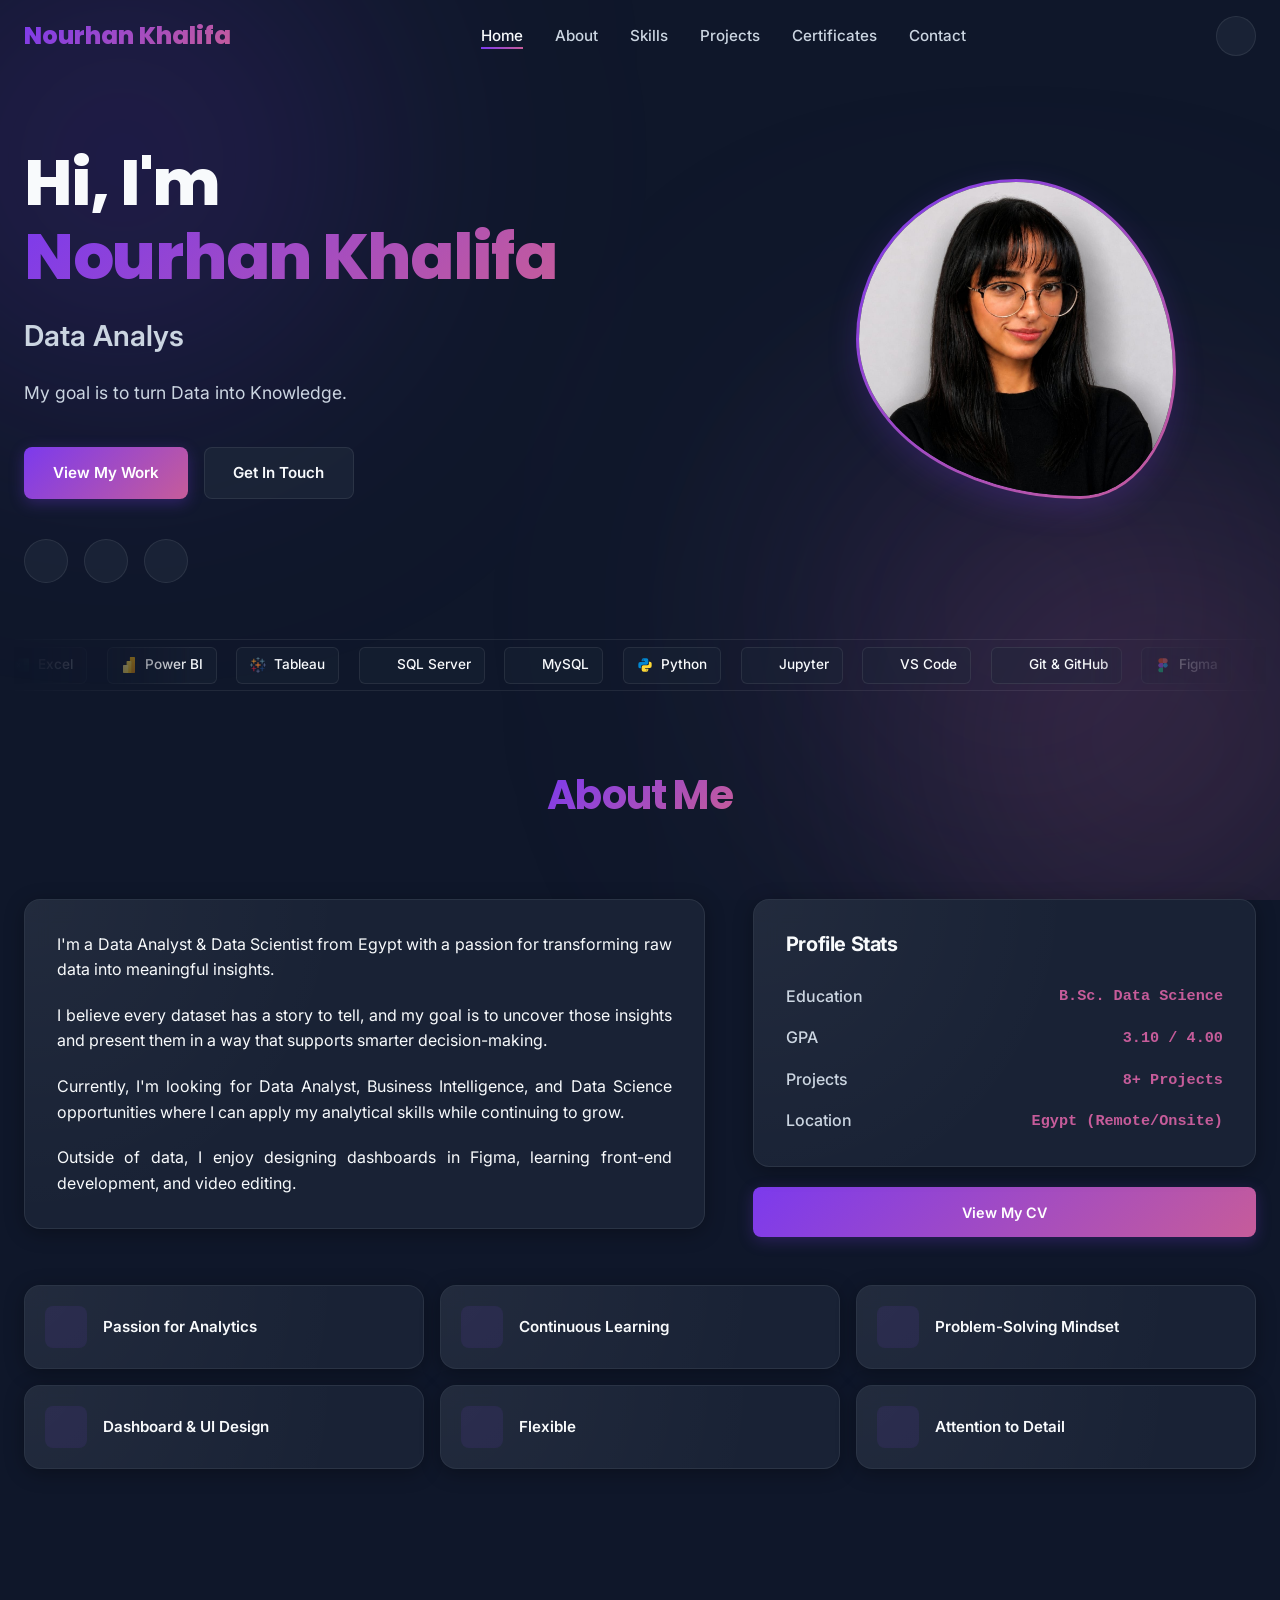
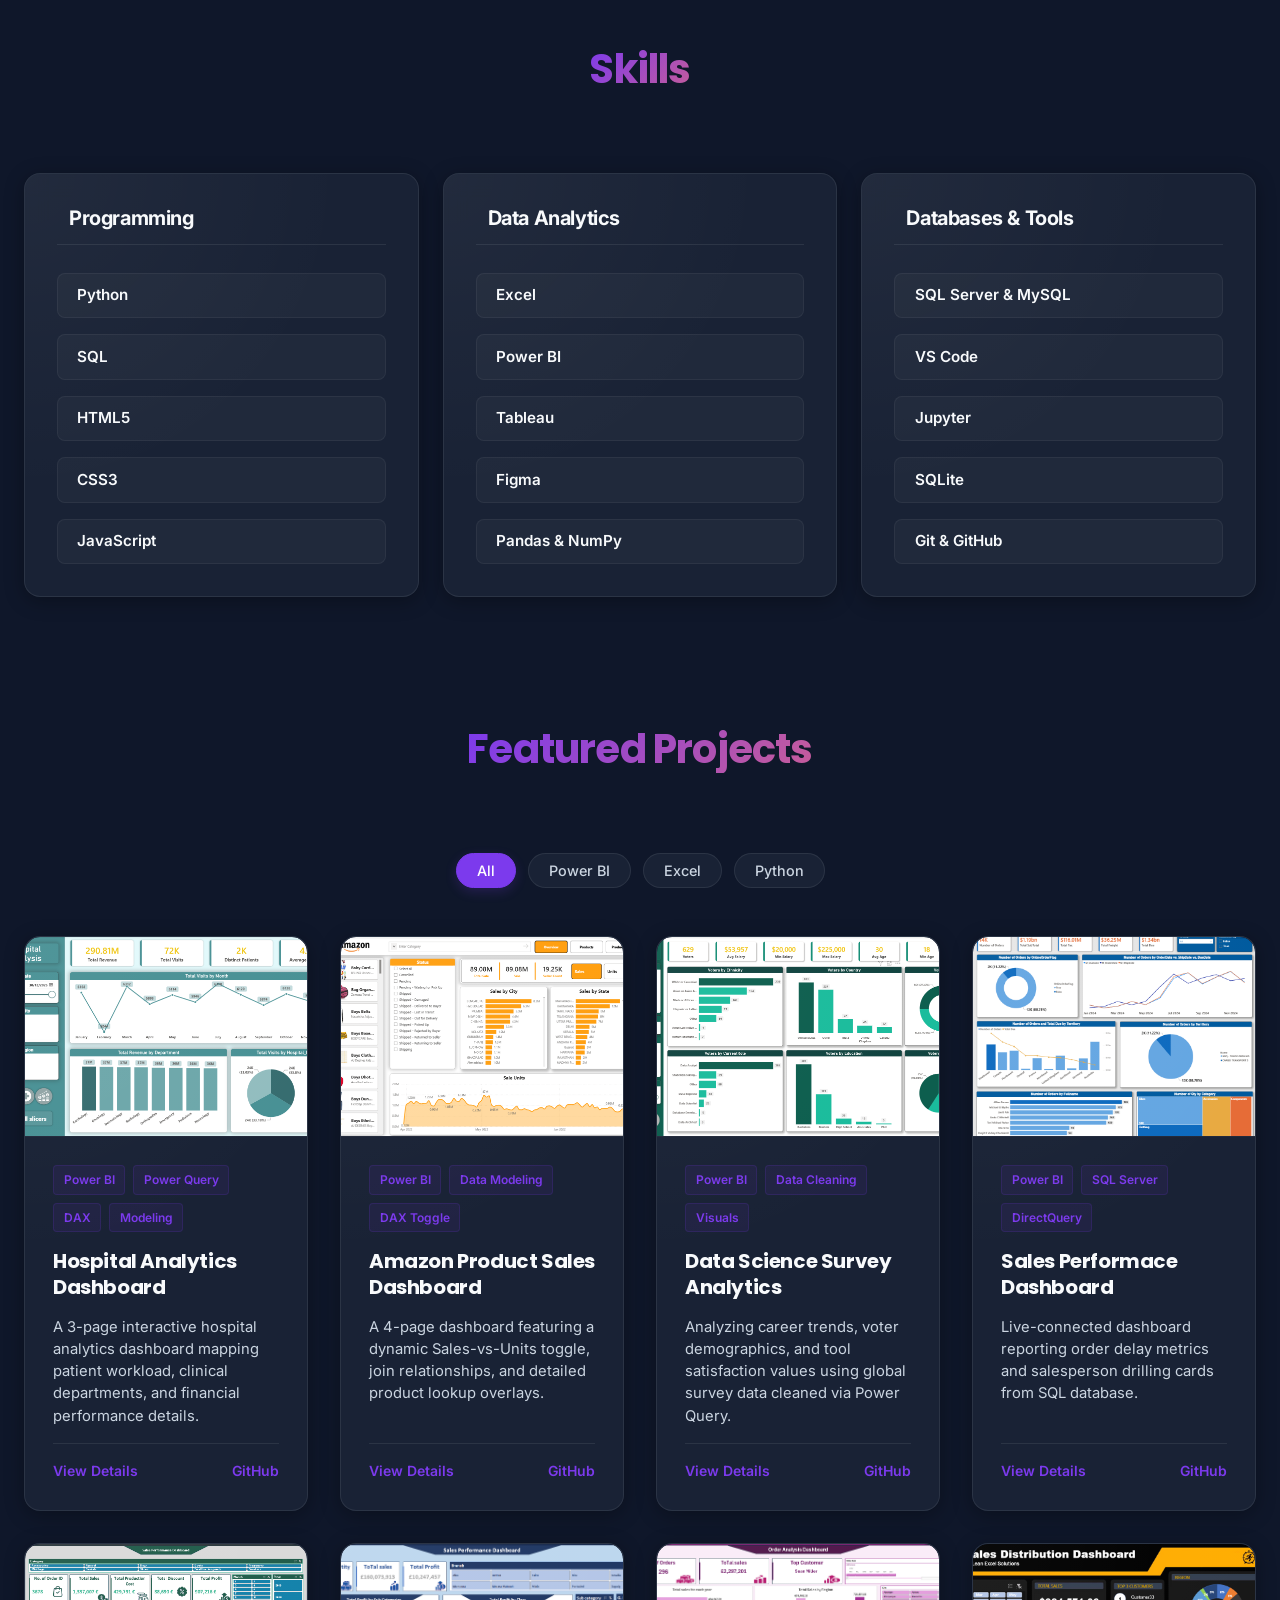
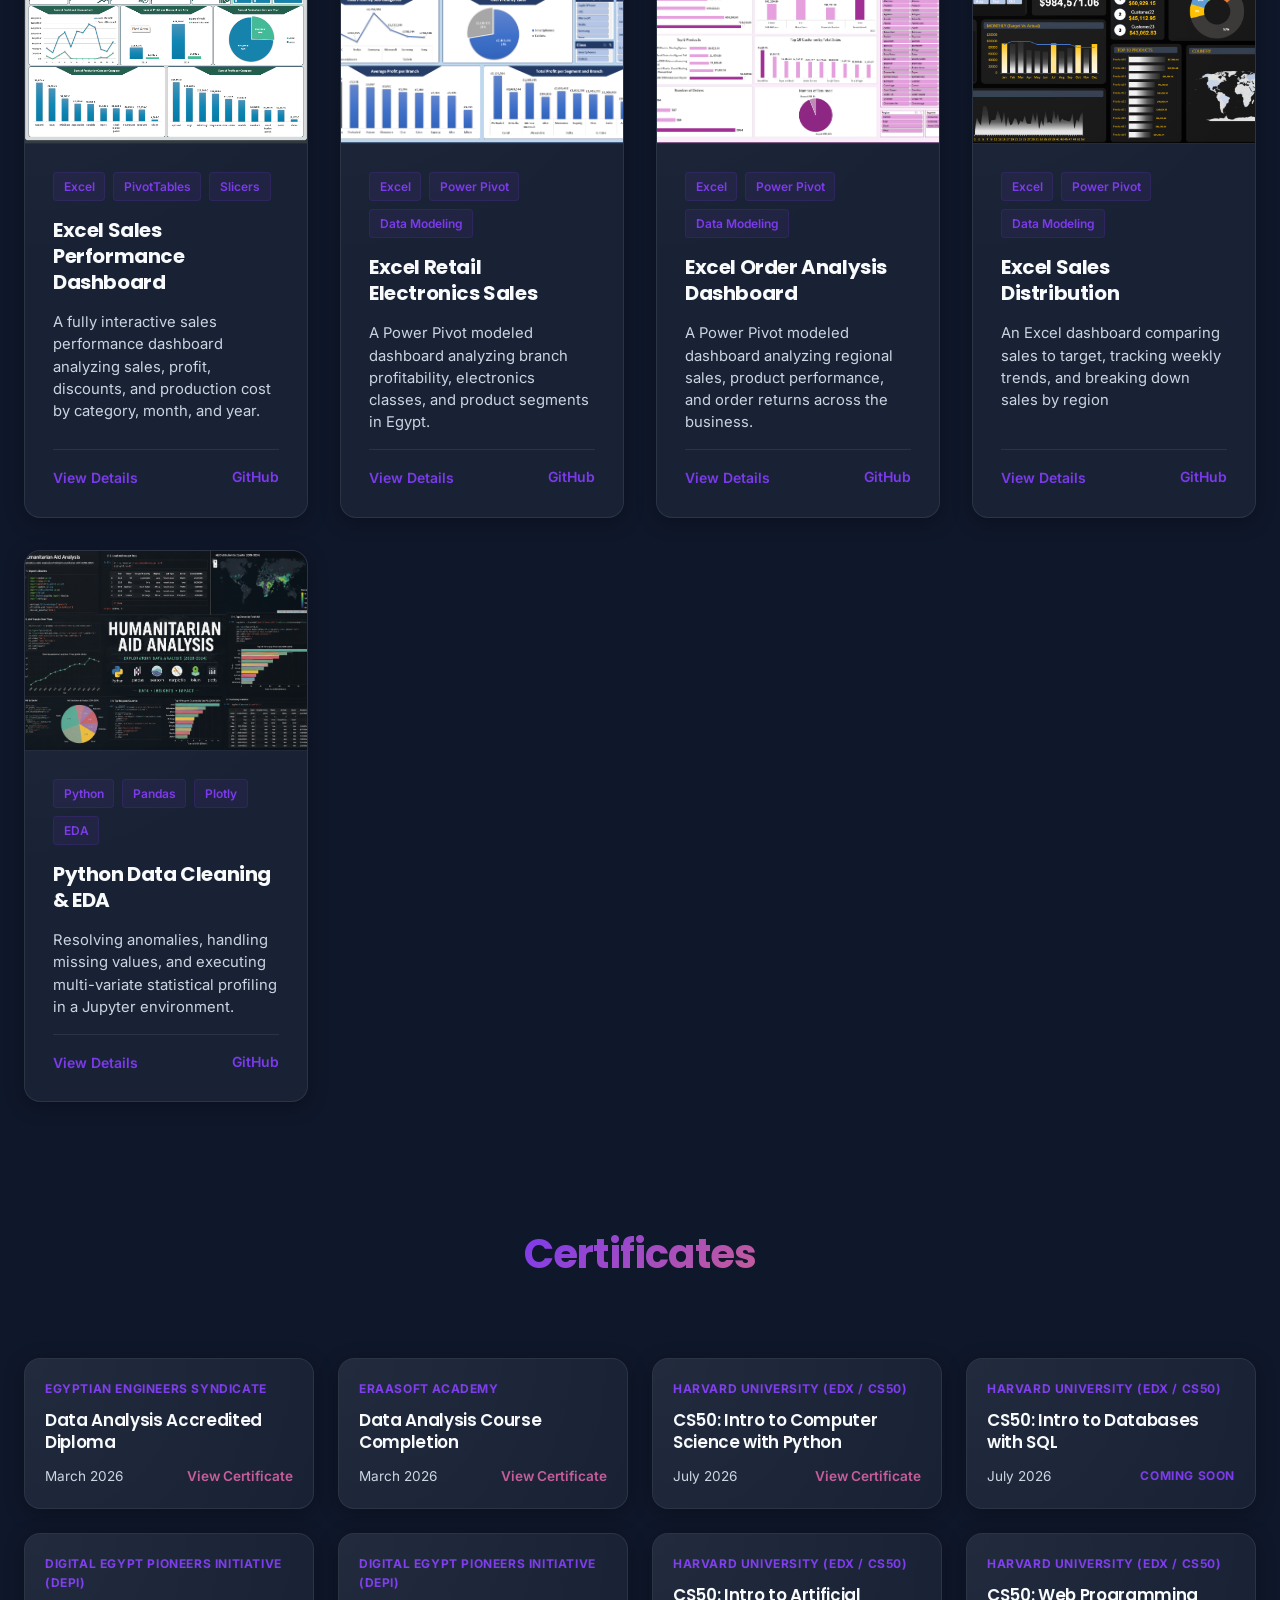
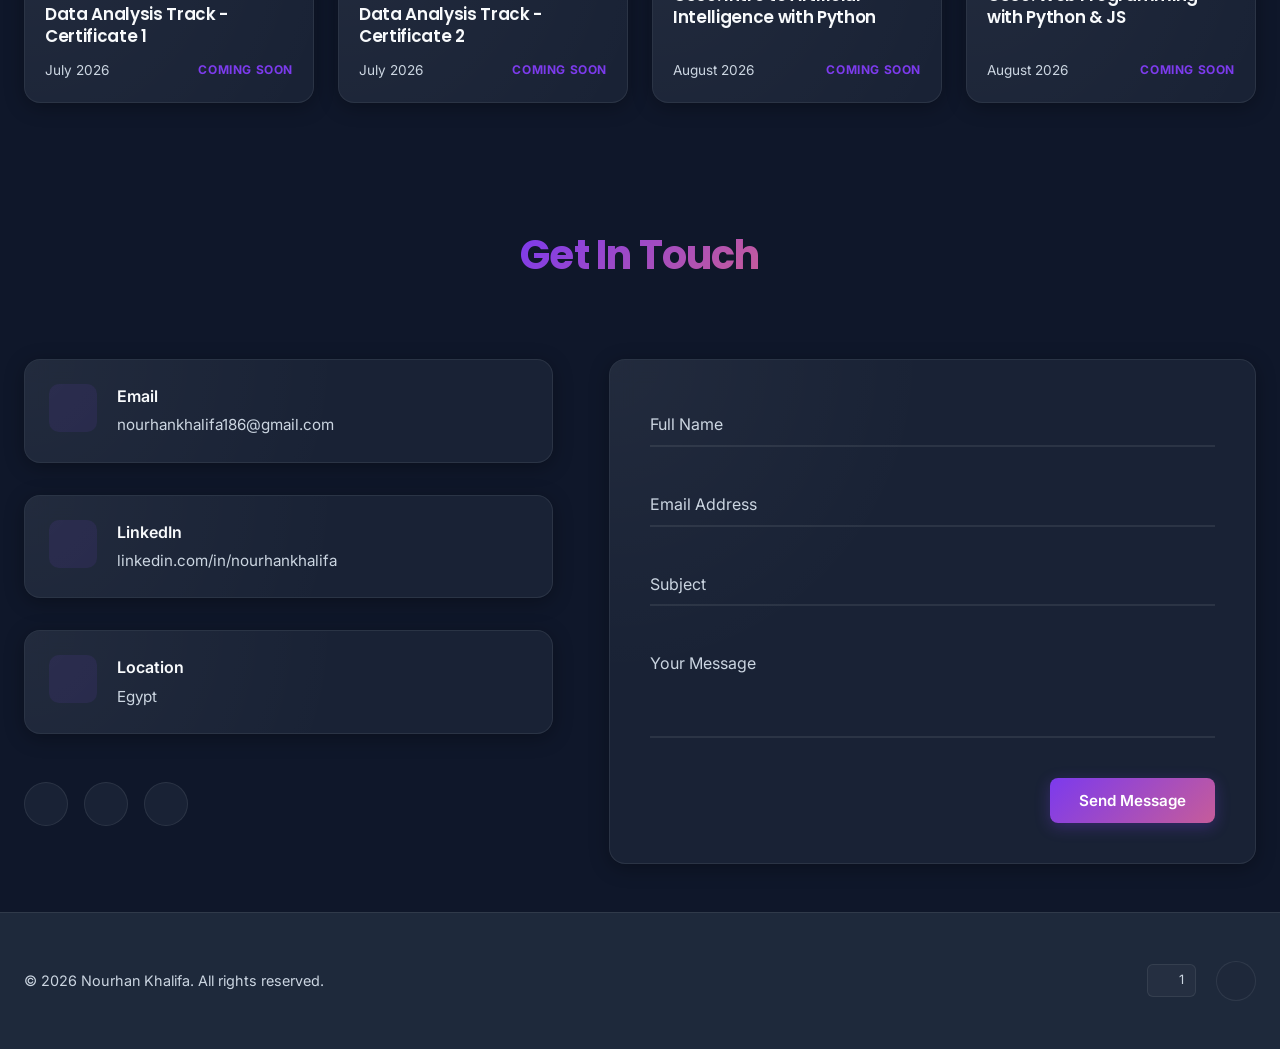
==== commit e33013db: "Portfolio" ====
--- a/index.html
+++ b/index.html
@@ -47,10 +47,9 @@
     <meta name="color-scheme" content="dark light">
 
     <!-- Favicon & Apple Touch Icons -->
-    <link rel="icon" type="image/png" sizes="32x32" href="images/letter-n (2).png">
-    <link rel="icon" type="image/png" sizes="16x16" href="images/letter-n (1).png">
-    <link rel="apple-touch-icon" sizes="180x180" href="images/apple-touch-icon.png">
-    <link rel="shortcut icon" href="images/favicon.ico">
+    <link rel="icon" type="image/png" href="images/logo.png">
+    <link rel="apple-touch-icon" href="images/logo.png">
+    <link rel="shortcut icon" href="images/logo.png">
 
     <!-- Web App Manifest -->
     <link rel="manifest" href="site.webmanifest">
--- a/css/style.css
+++ b/css/style.css
@@ -162,6 +162,7 @@
     margin-bottom: 1rem;
     background: linear-gradient(135deg, var(--color-primary) 0%, var(--color-secondary) 100%);
     -webkit-background-clip: text;
+    background-clip: text;
     -webkit-text-fill-color: transparent;
     display: inline-block;
 }
@@ -299,6 +300,7 @@
     font-weight: 800;
     background: linear-gradient(135deg, var(--color-primary) 0%, var(--color-secondary) 100%);
     -webkit-background-clip: text;
+    background-clip: text;
     -webkit-text-fill-color: transparent;
     display: flex;
     align-items: center;
@@ -437,6 +439,7 @@
 .hero-title span {
     background: linear-gradient(135deg, var(--color-primary) 0%, var(--color-secondary) 100%);
     -webkit-background-clip: text;
+    background-clip: text;
     -webkit-text-fill-color: transparent;
 }
 
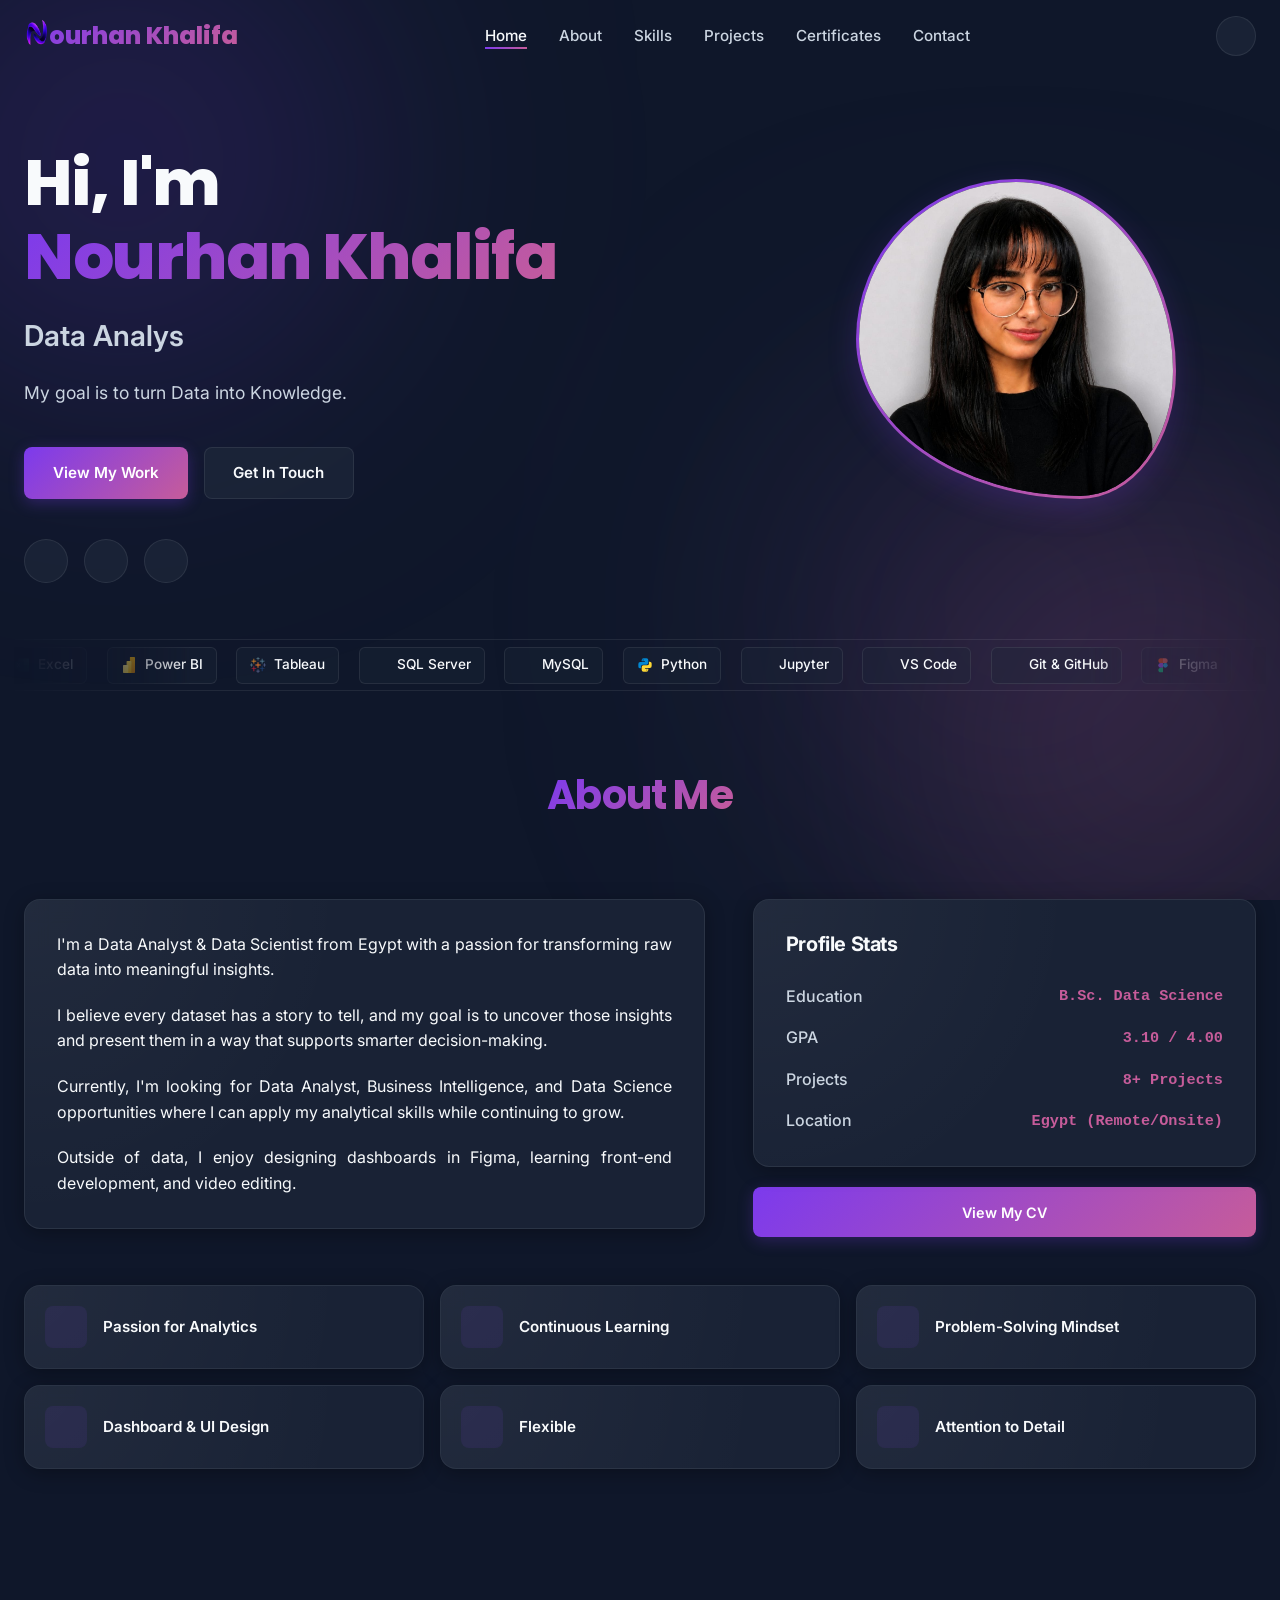
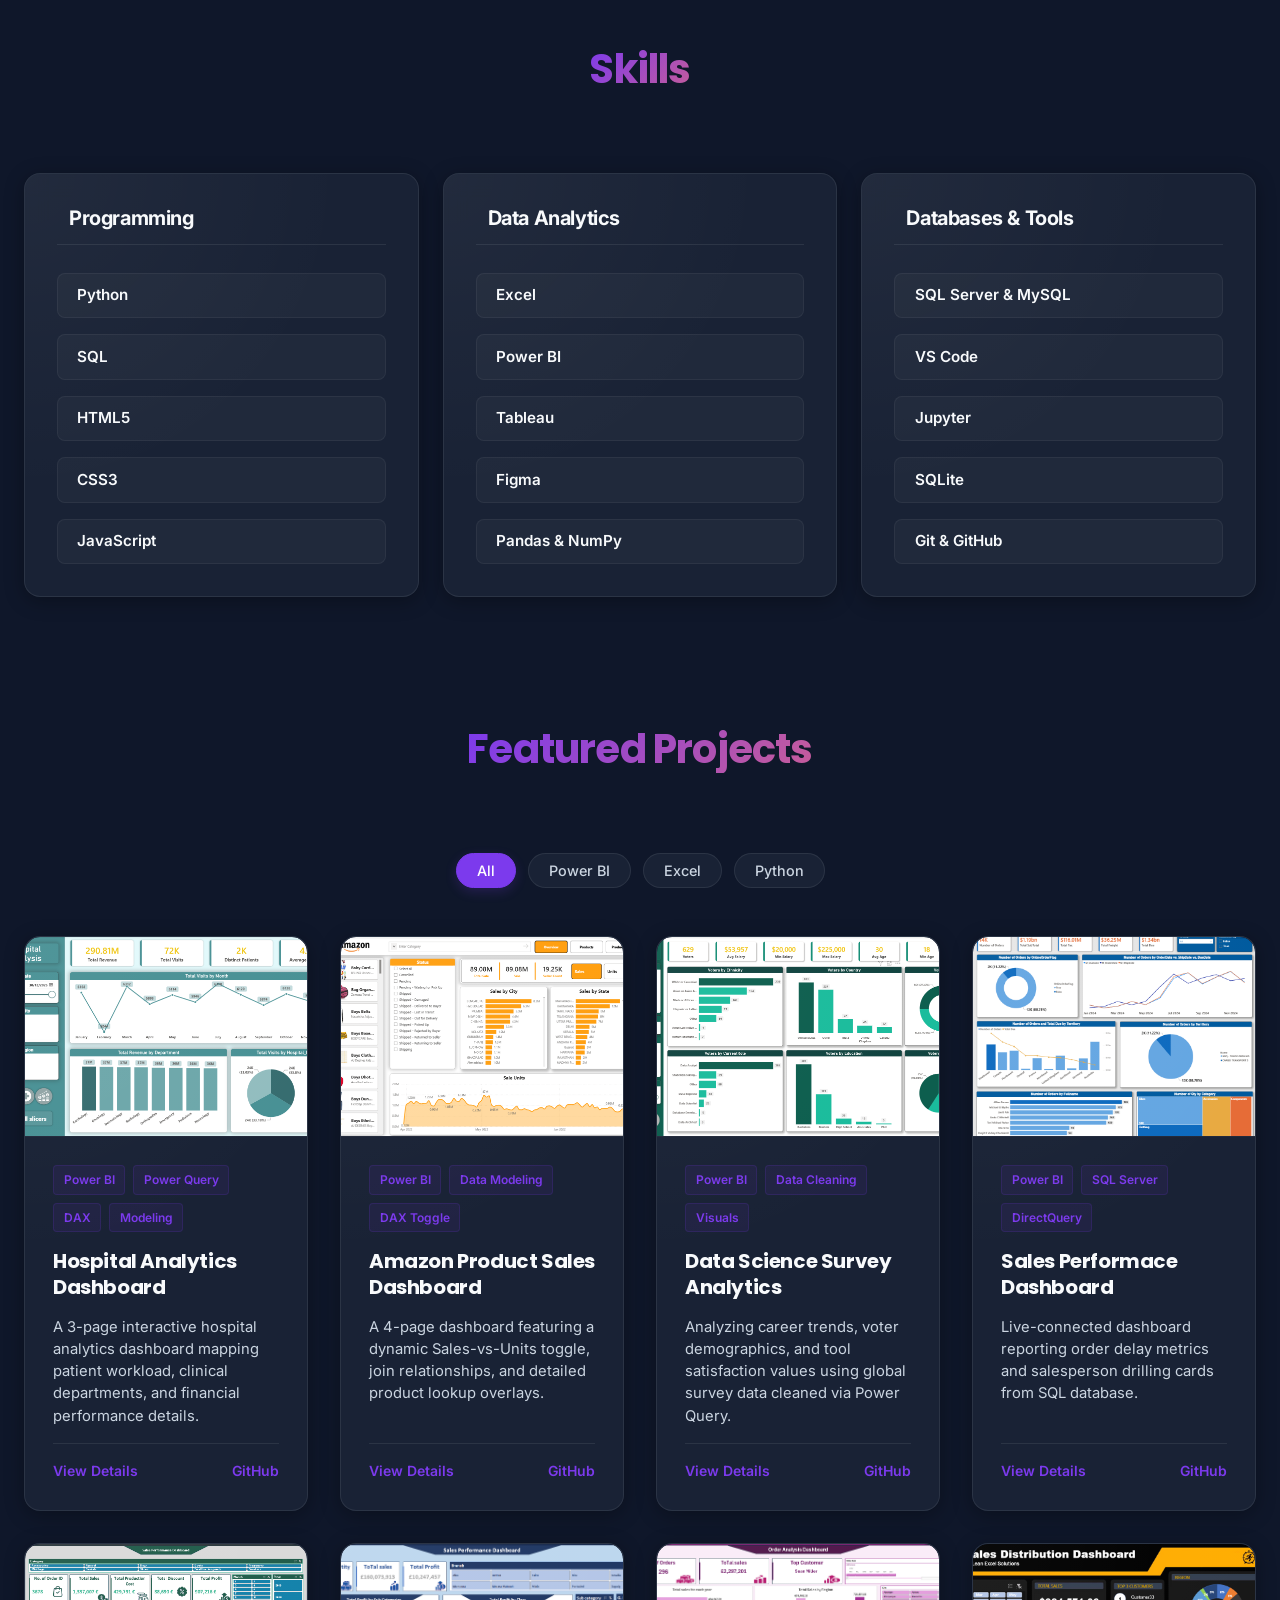
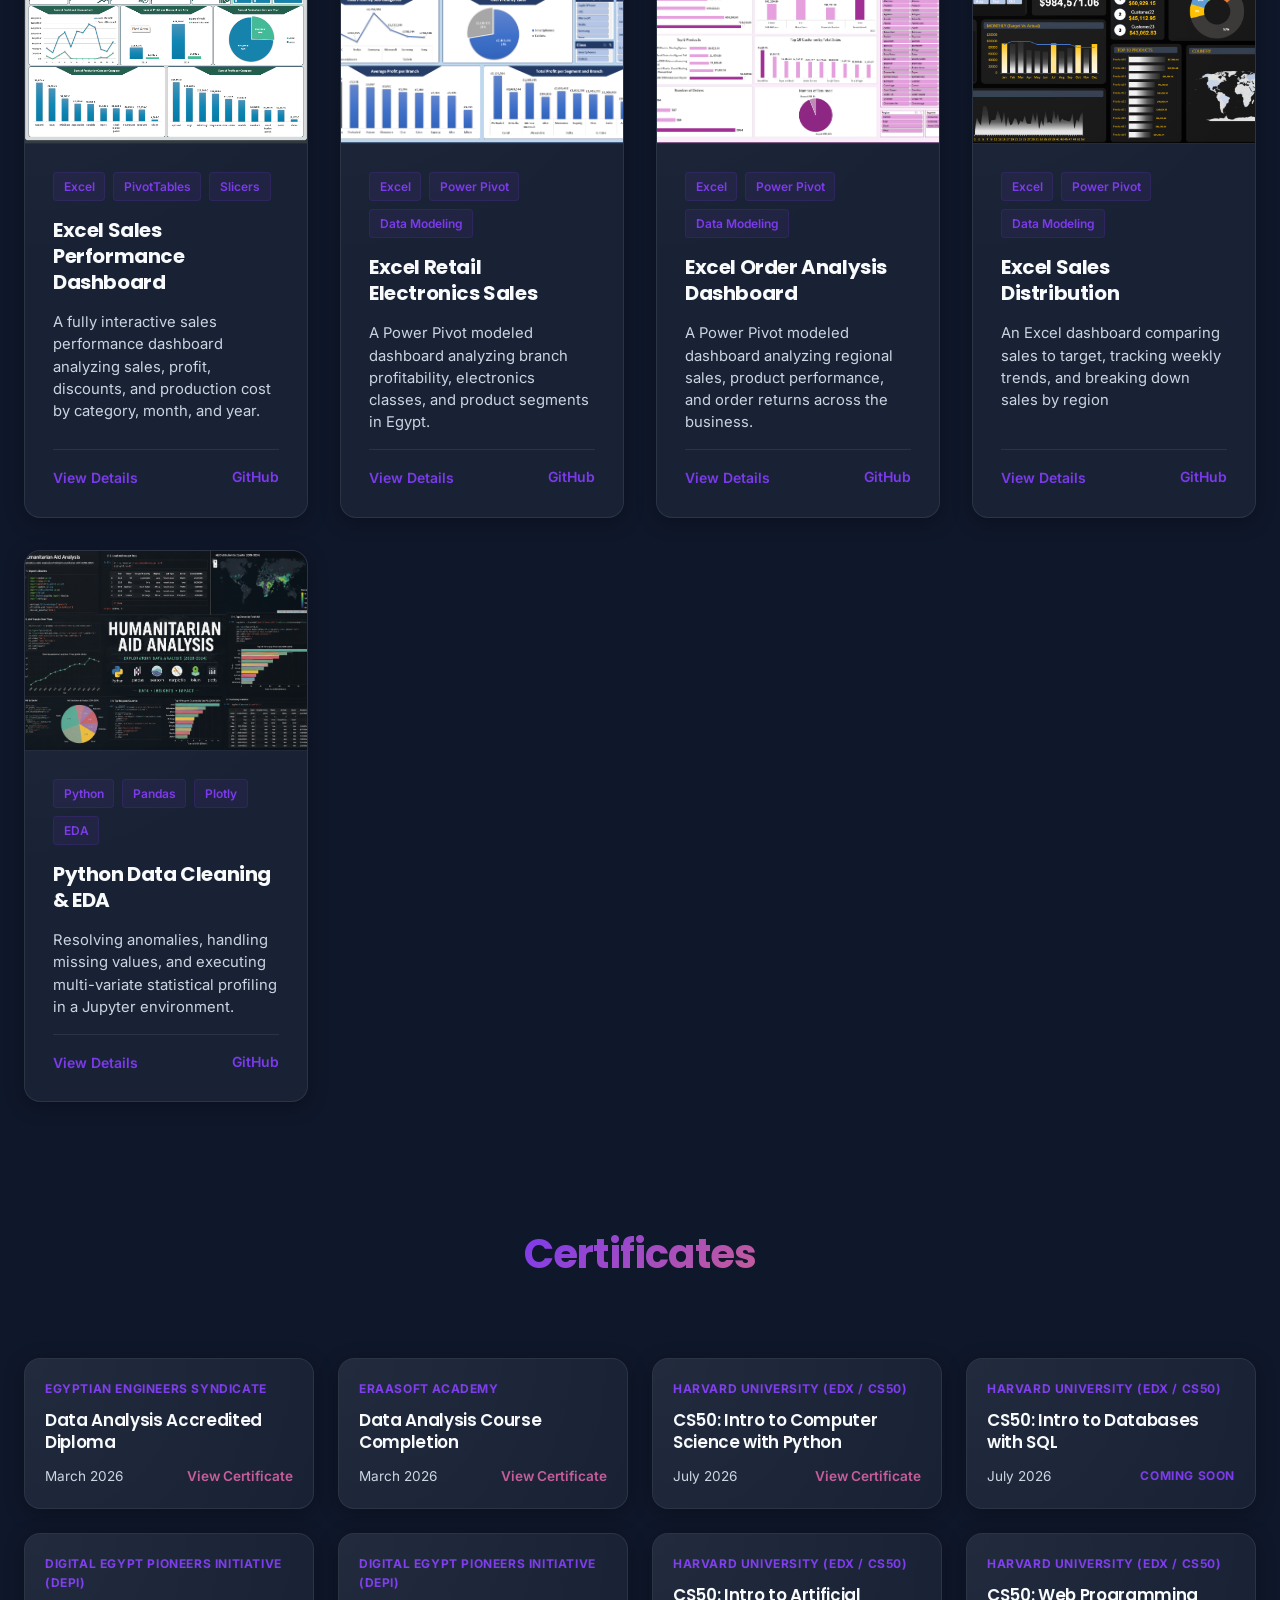
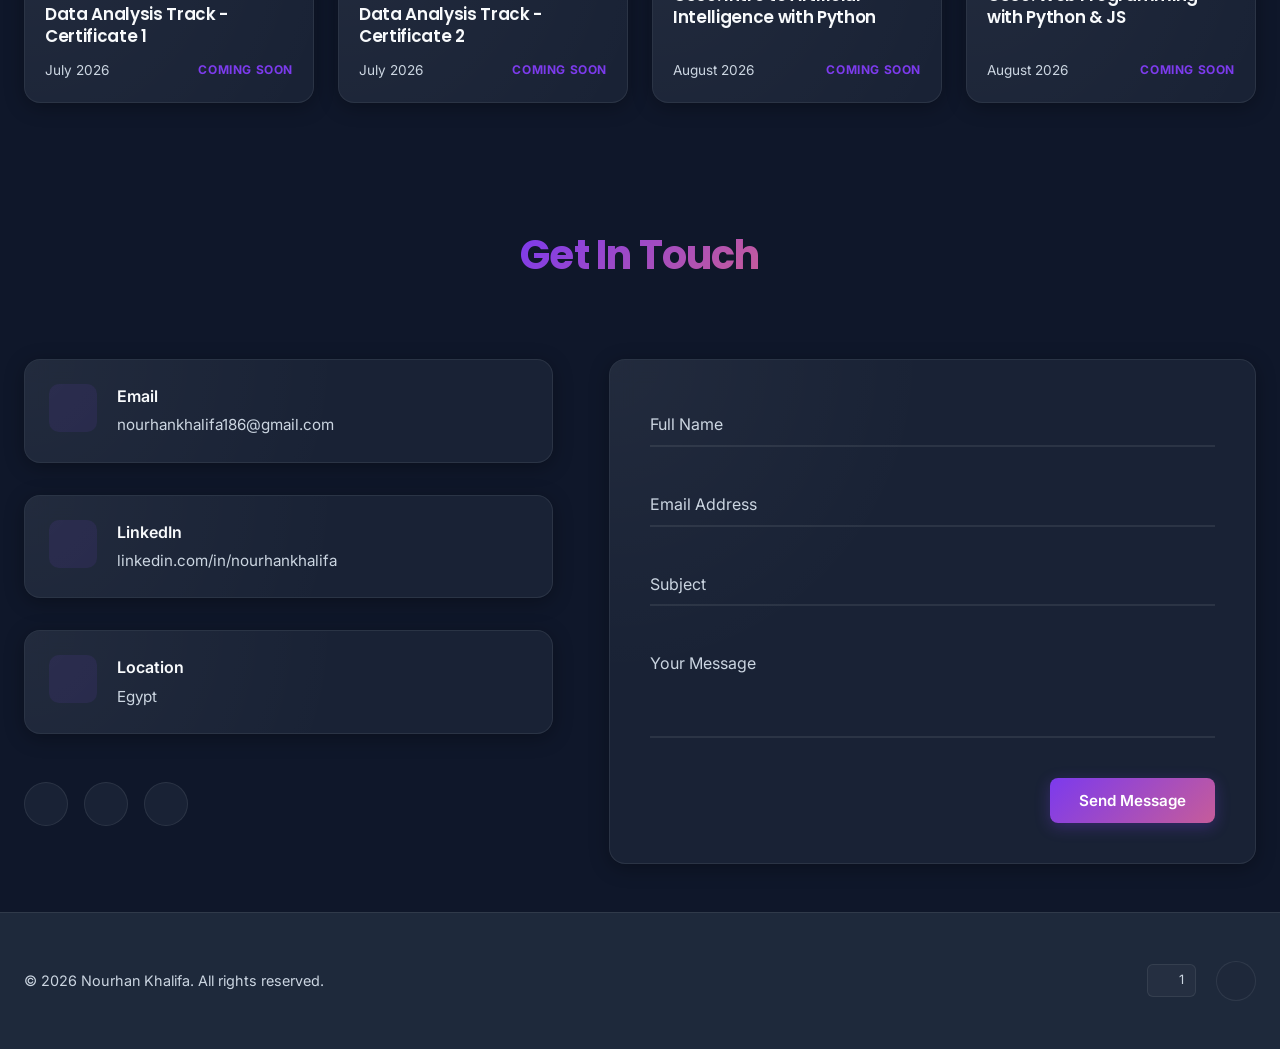
==== commit 0192b7dc: "Portfolio" ====
--- a/index.html
+++ b/index.html
@@ -148,7 +148,7 @@
     <header class="header" id="header">
         <div class="container nav-container">
             <a href="#hero" class="logo" id="nav-logo">
-                Nourhan Khalifa
+                <img style="width: 25px; padding-bottom: 7px;" src="images/logo.png" alt="Nourhan Khalifa Portfolio Logo">ourhan Khalifa
             </a>
 
             <nav class="nav">
--- a/css/style.css
+++ b/css/style.css
@@ -304,7 +304,6 @@
     -webkit-text-fill-color: transparent;
     display: flex;
     align-items: center;
-    gap: 0.5rem;
 }
 
 
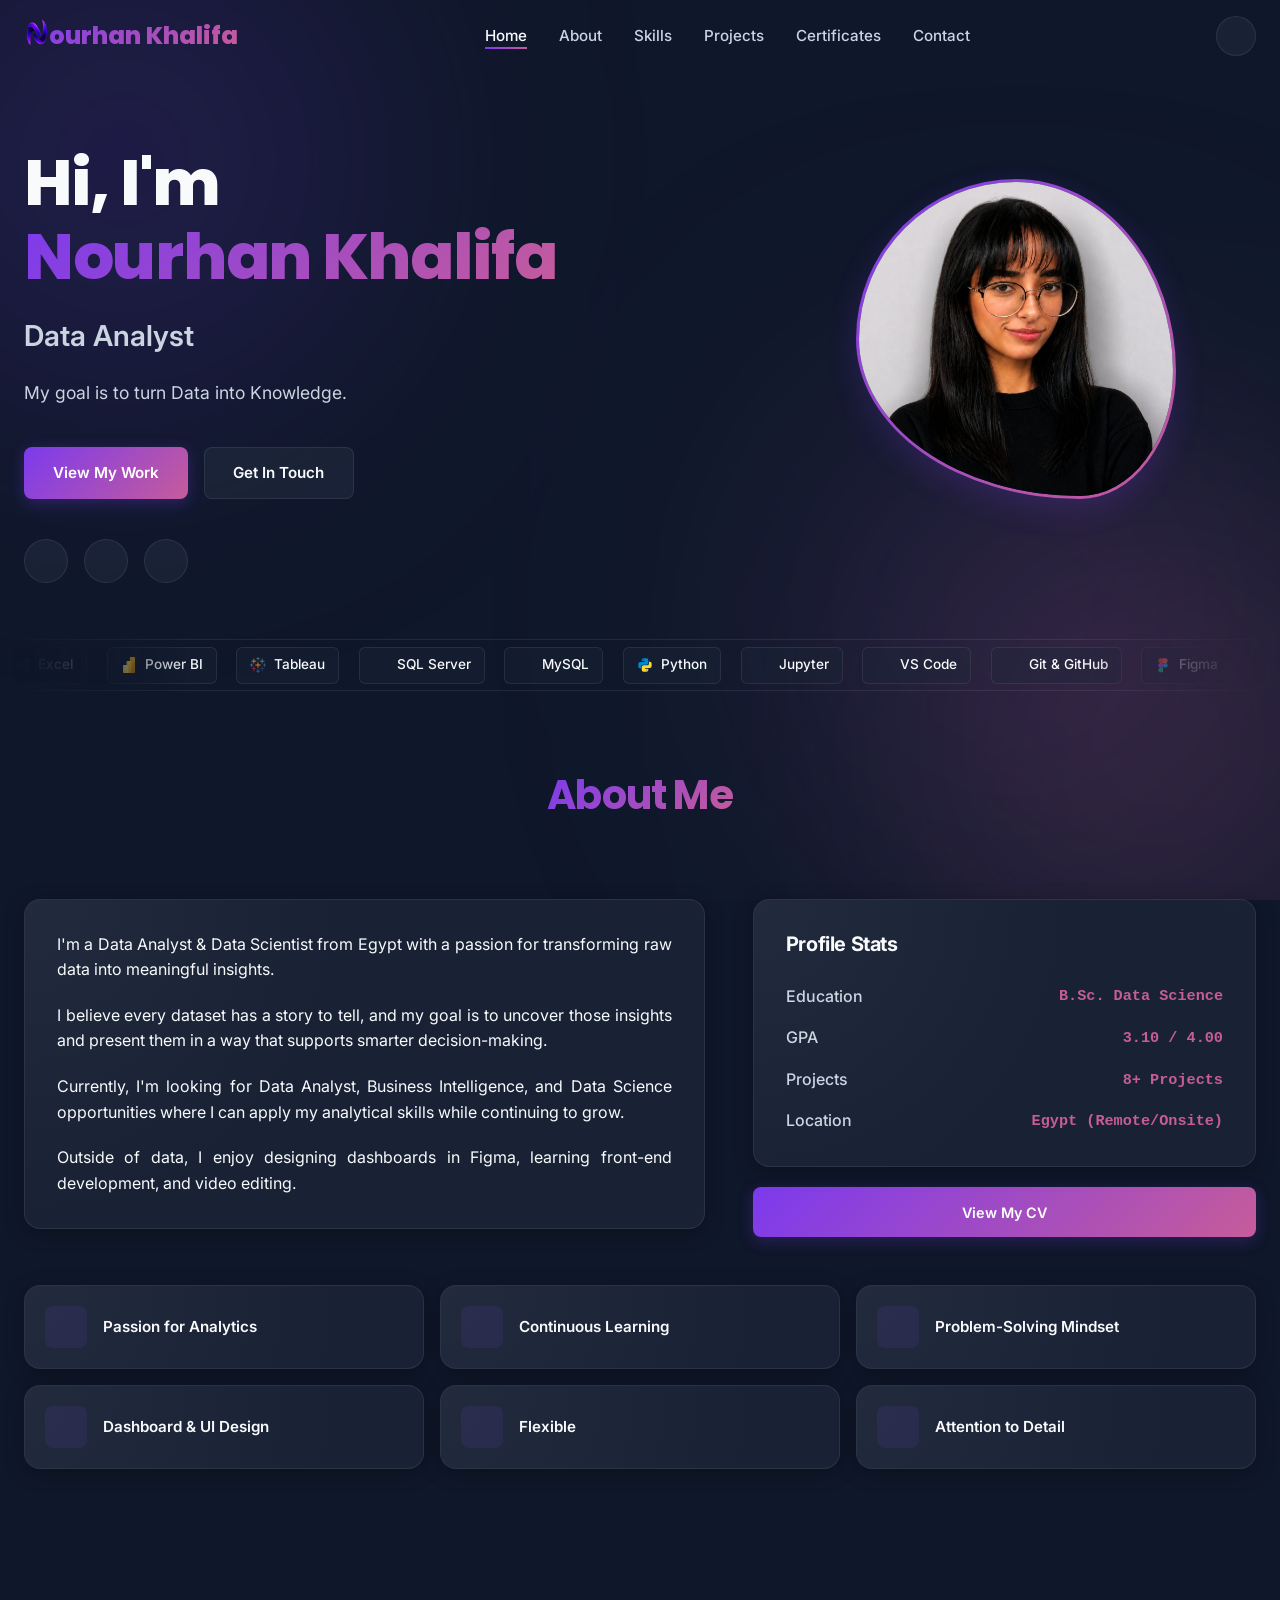
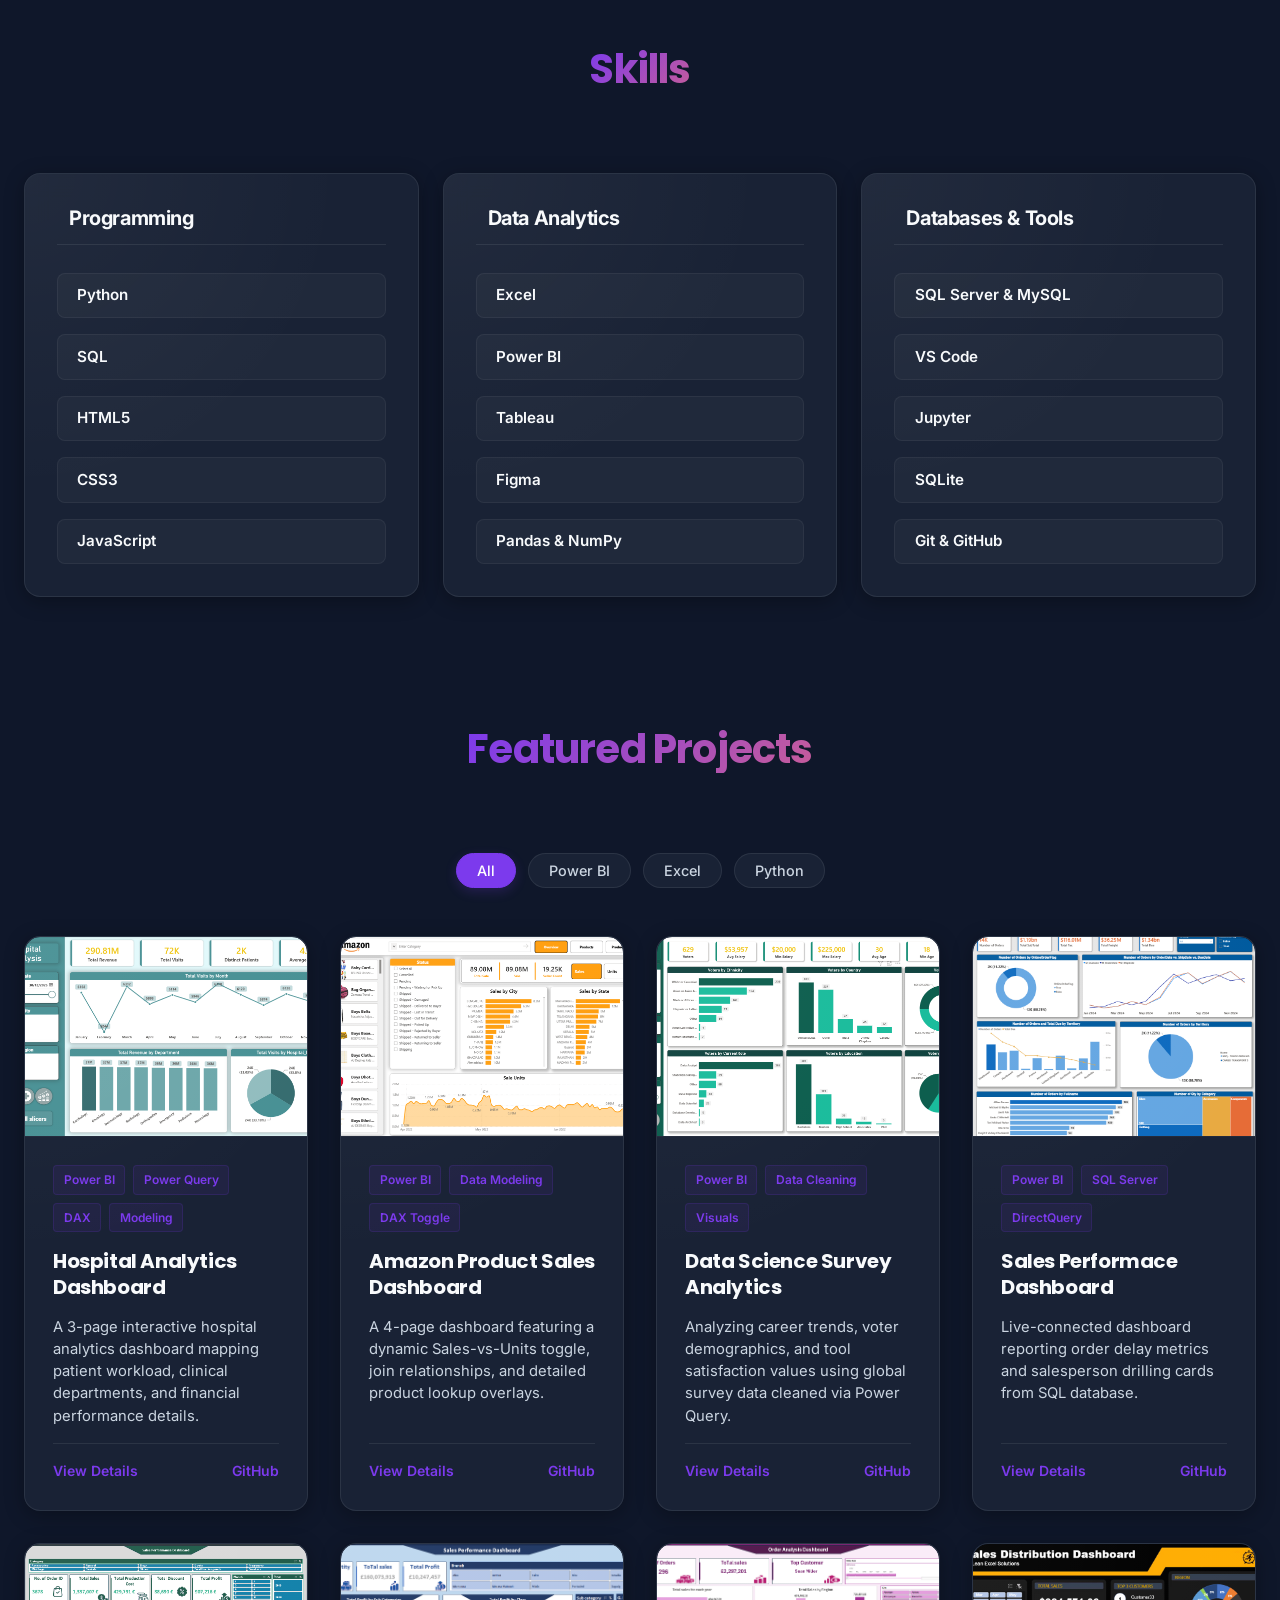
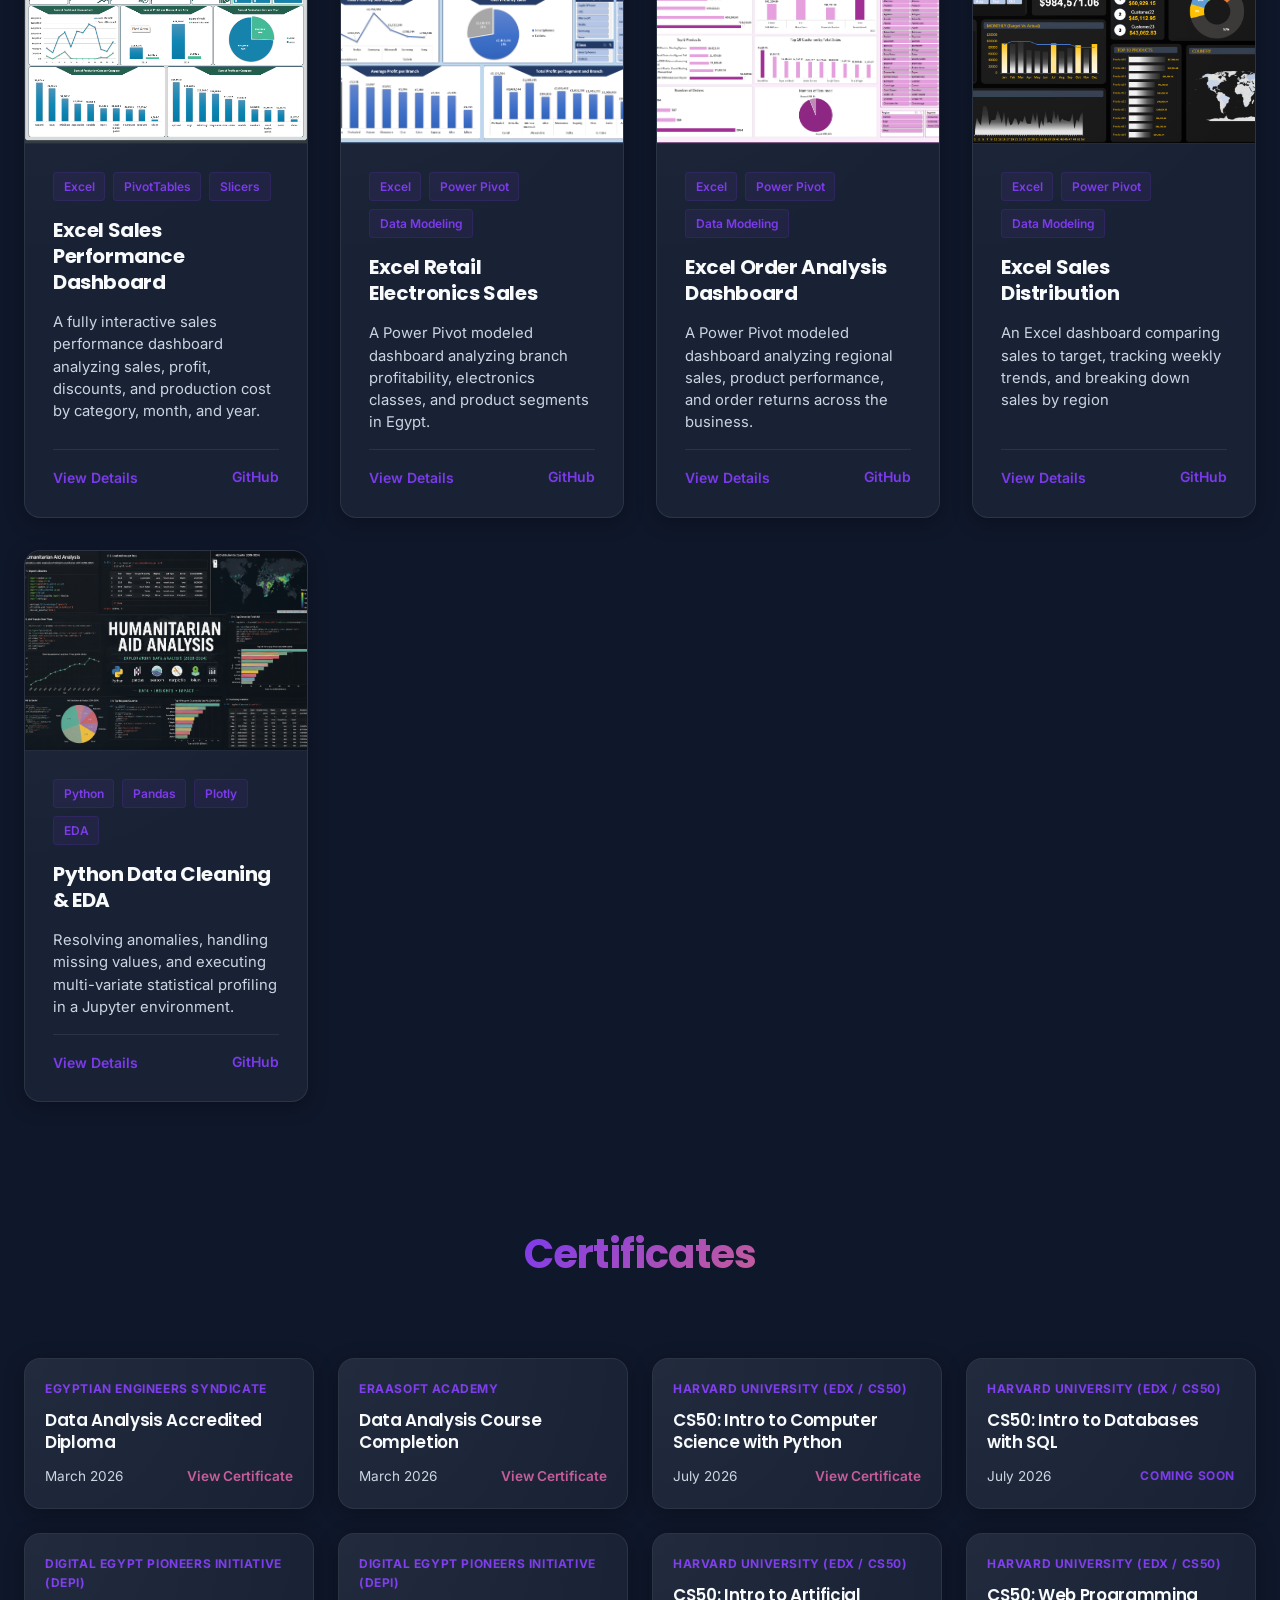
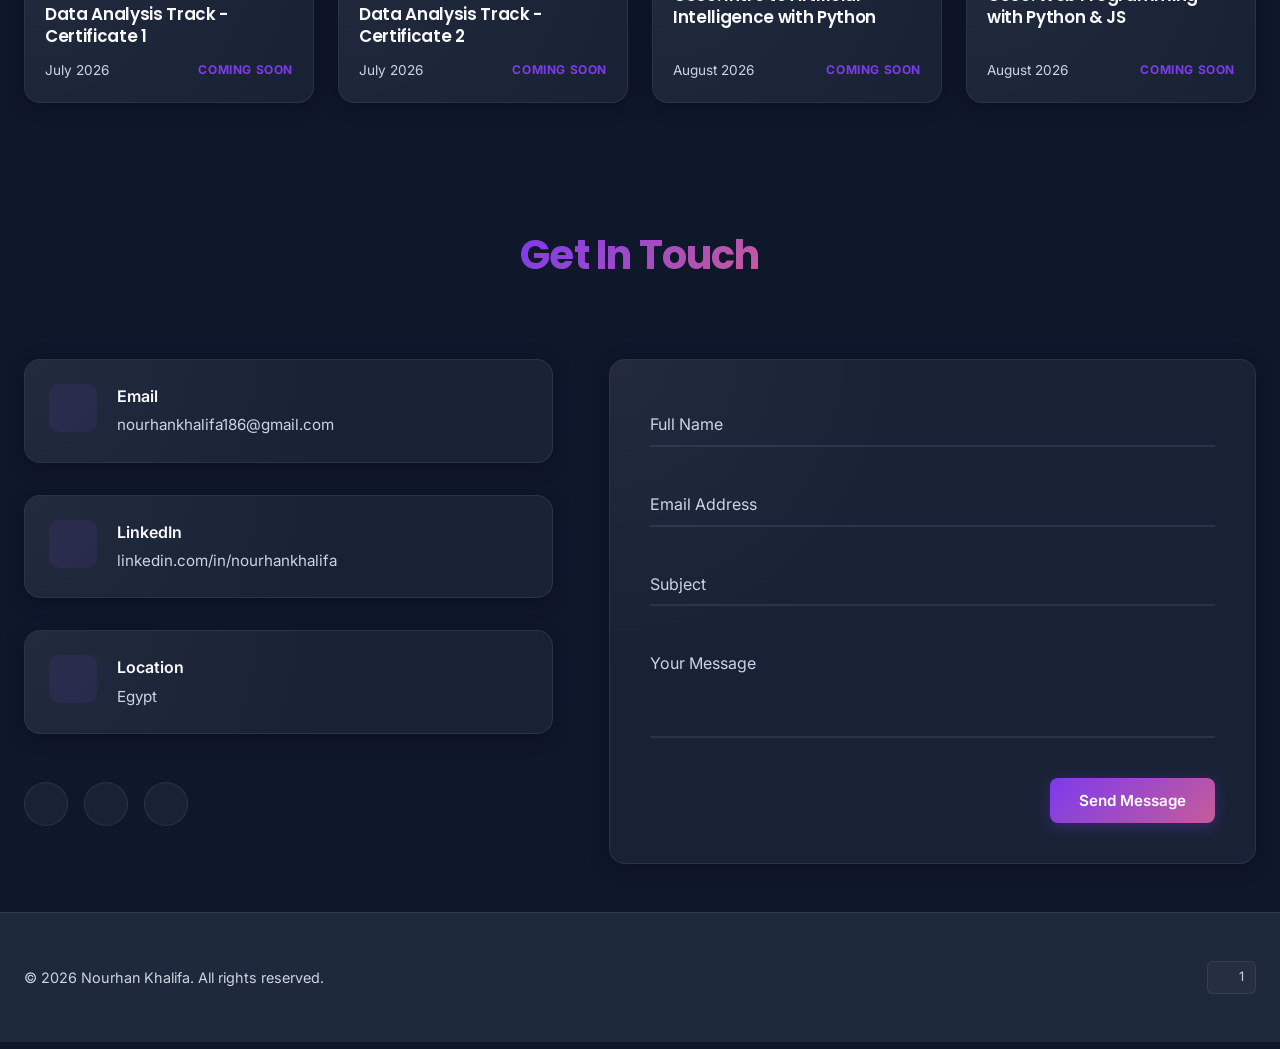
==== commit f126a94e: "Portfolio" ====
--- a/index.html
+++ b/index.html
@@ -1192,23 +1192,29 @@
 
                 <!-- Contact Form Column -->
                 <div class="glass-card contact-form-column scroll-animate">
-                    <form id="contact-form">
+                    <form id="contact-form" action="https://formsubmit.co/ajax/nourhankhalifa186@gmail.com" method="POST">
+                        <!-- FormSubmit Hidden Parameters -->
+                        <input type="hidden" name="_subject" id="form-hidden-subject" value="New Portfolio Contact Message">
+                        <input type="hidden" name="_template" value="table">
+                        <input type="hidden" name="_captcha" value="false">
+                        <input type="text" name="_honey" style="display:none" tabindex="-1" autocomplete="off">
+
                         <div class="form-group">
-                            <input type="text" id="form-name" class="form-control" placeholder=" " required
+                            <input type="text" id="form-name" name="name" class="form-control" placeholder=" " required
                                 autocomplete="name">
                             <label for="form-name" class="form-label">Full Name</label>
                         </div>
                         <div class="form-group">
-                            <input type="email" id="form-email" class="form-control" placeholder=" " required
+                            <input type="email" id="form-email" name="email" class="form-control" placeholder=" " required
                                 autocomplete="email">
                             <label for="form-email" class="form-label">Email Address</label>
                         </div>
                         <div class="form-group">
-                            <input type="text" id="form-subject" class="form-control" placeholder=" " required>
+                            <input type="text" id="form-subject" name="subject" class="form-control" placeholder=" " required>
                             <label for="form-subject" class="form-label">Subject</label>
                         </div>
                         <div class="form-group">
-                            <textarea id="form-message" class="form-control" placeholder=" " required></textarea>
+                            <textarea id="form-message" name="message" class="form-control" placeholder=" " required></textarea>
                             <label for="form-message" class="form-label">Your Message</label>
                         </div>
 
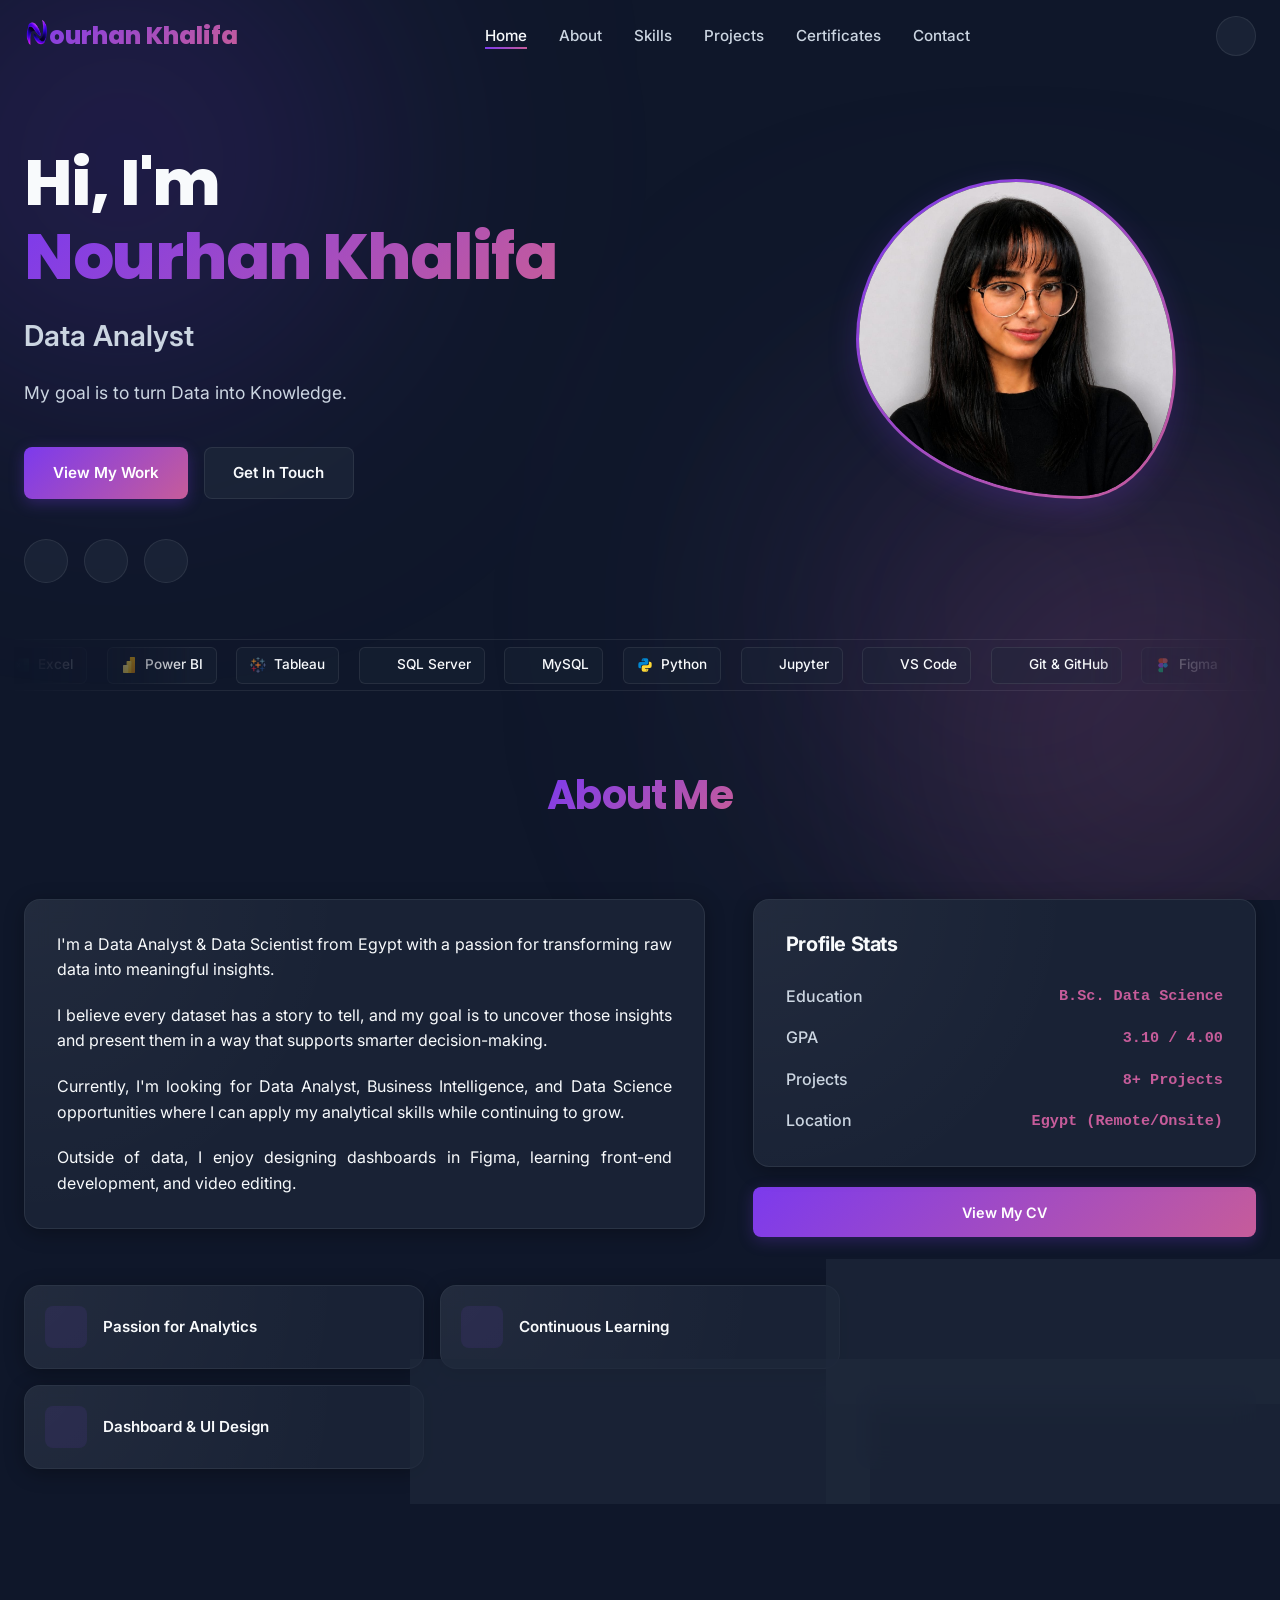
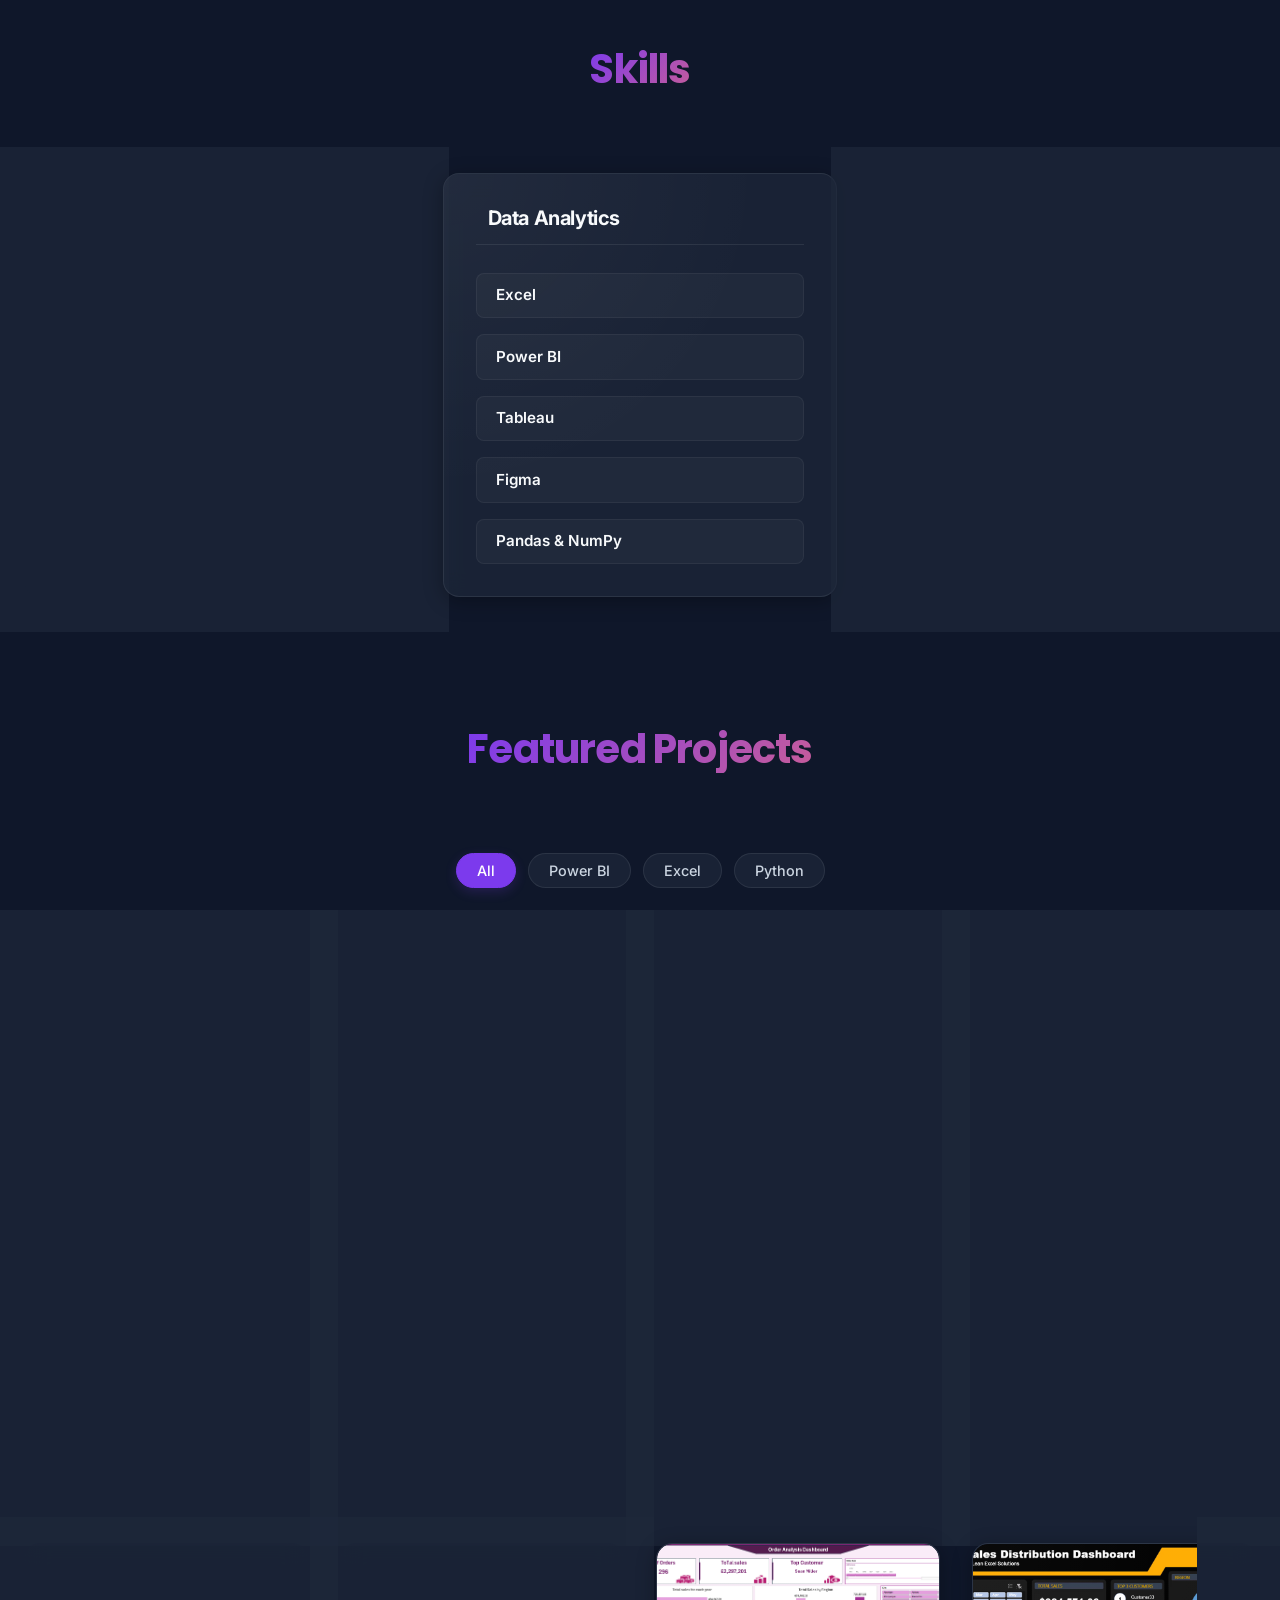
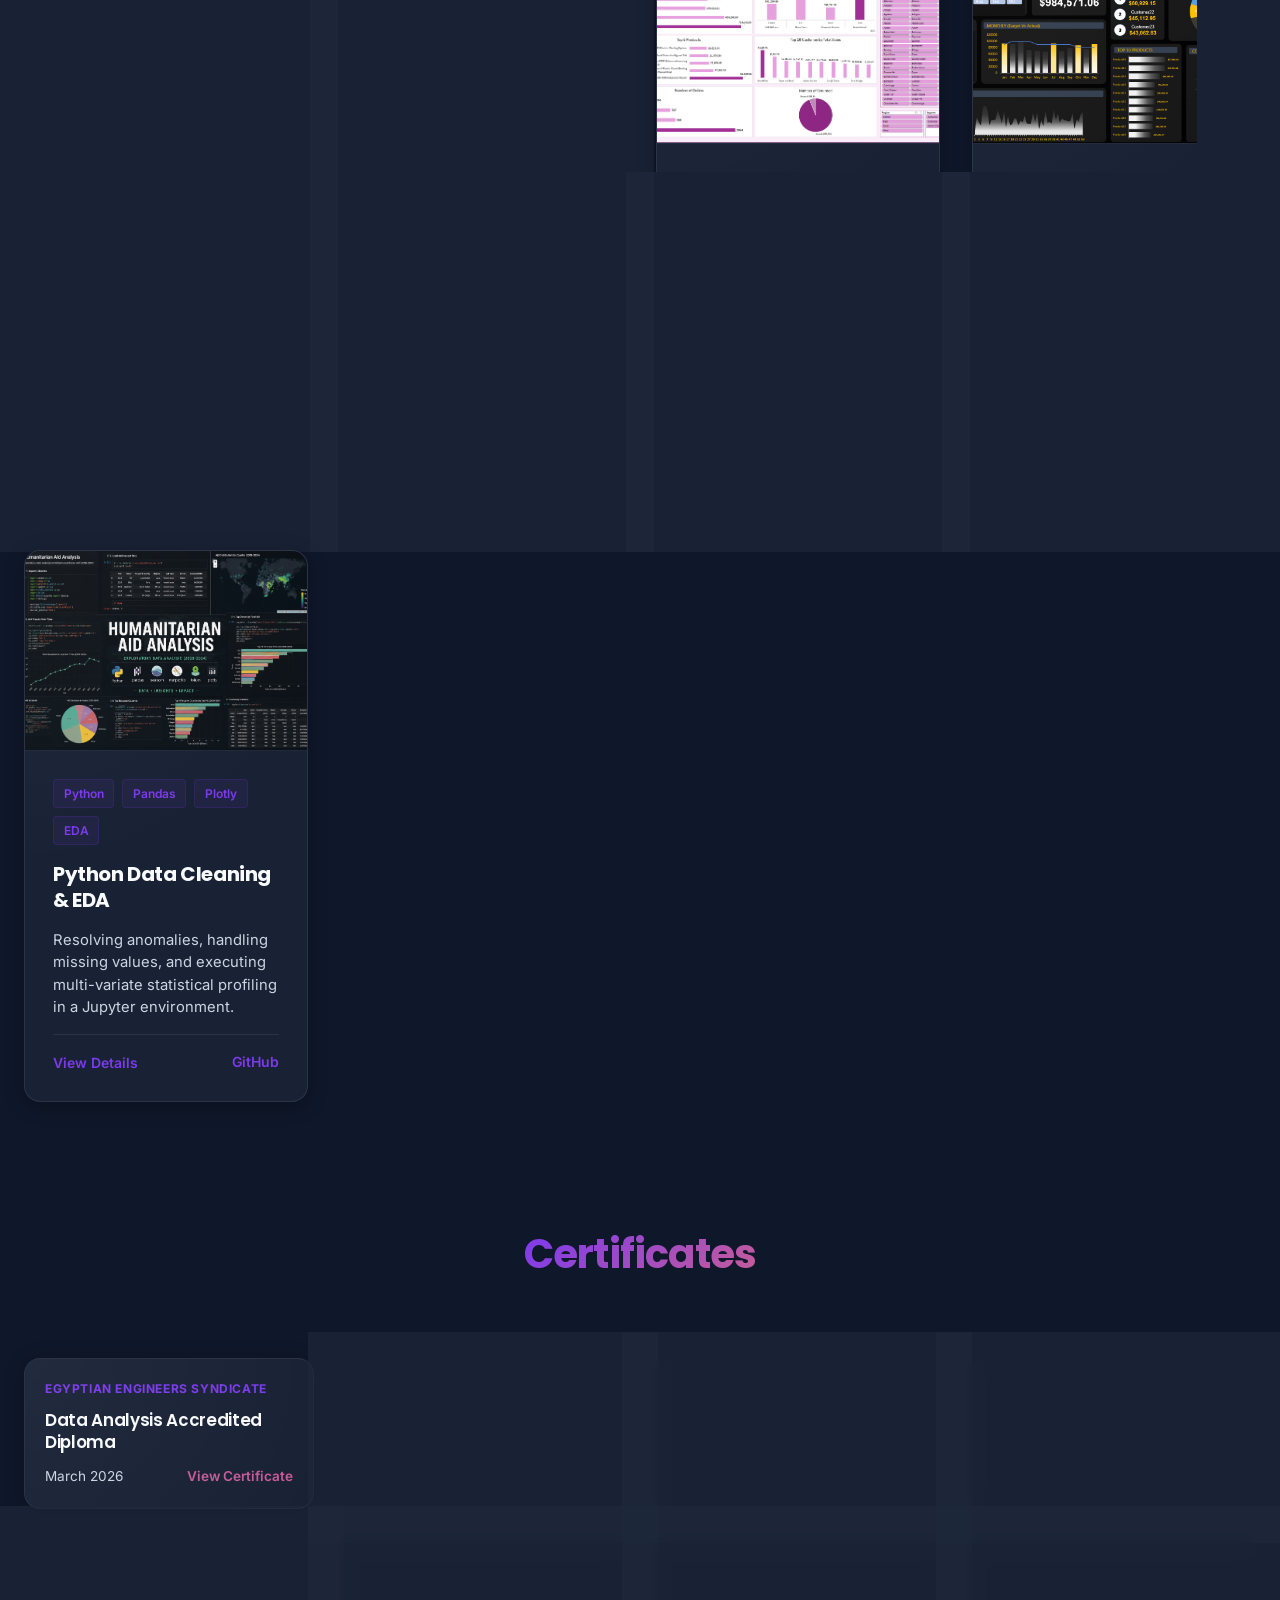
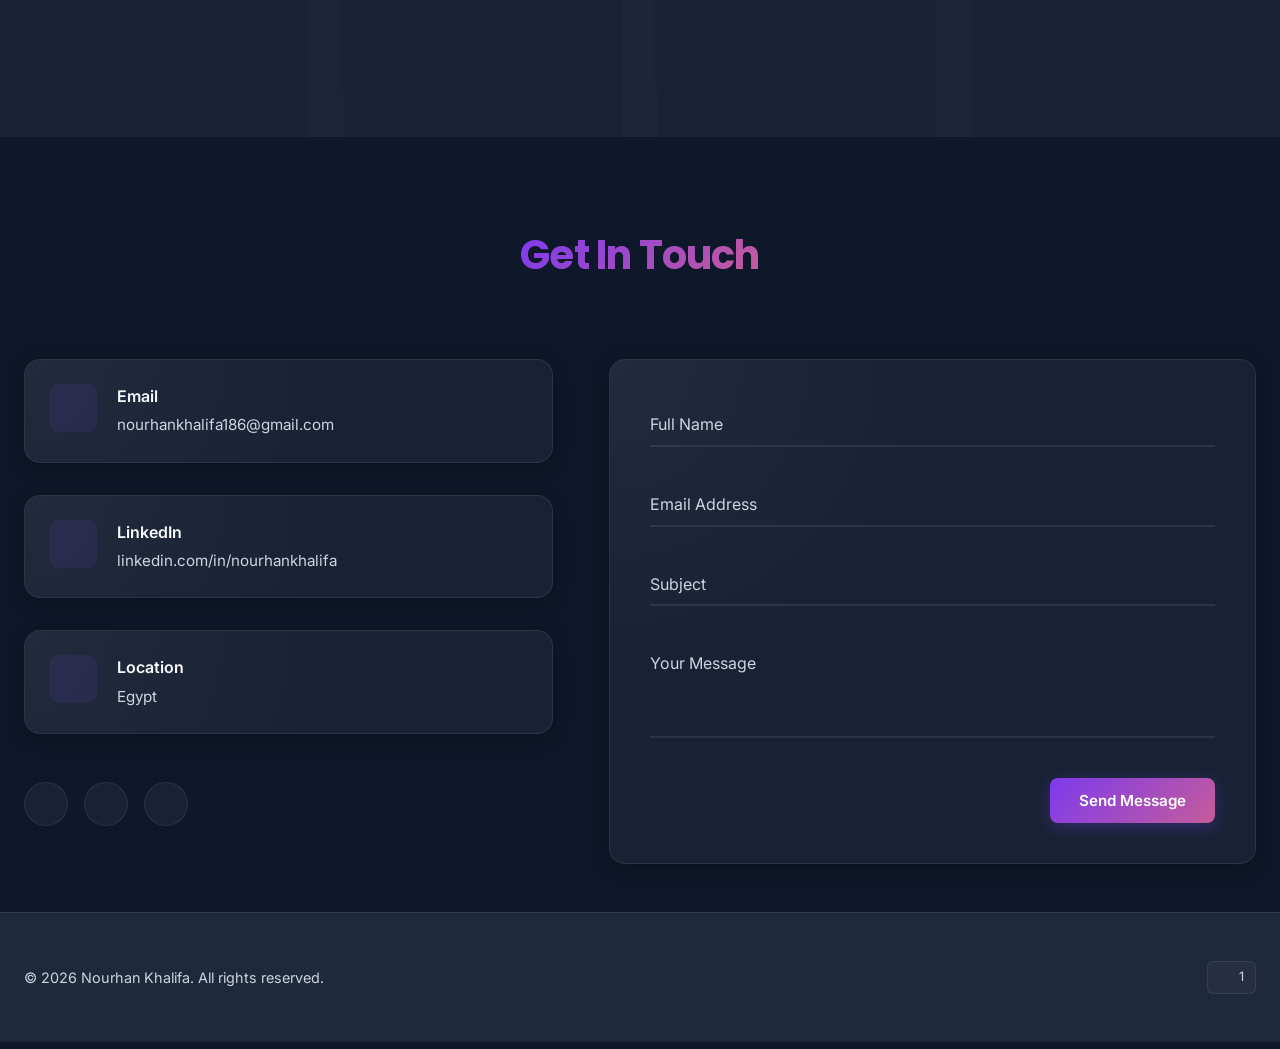
==== commit bd861dea: "Portfolio" ====
--- a/index.html
+++ b/index.html
@@ -1081,7 +1081,11 @@
                     <h4 class="cert-title">CS50: Intro to Databases with SQL</h4>
                     <div class="cert-meta">
                         <span>July 2026</span>
-                        <span class="cert-platform">Coming Soon</span>
+                        <span class="cert-view-btn open-certificate-lightbox" data-img-path="Certificates/CS50 SQL.png"
+                            data-pdf-path="Certificates/CS50 SQL.png"
+                            data-caption="CS50: Intro to Databases with SQL">View
+                            Certificate
+                        </span>
                     </div>
                 </div>
 
